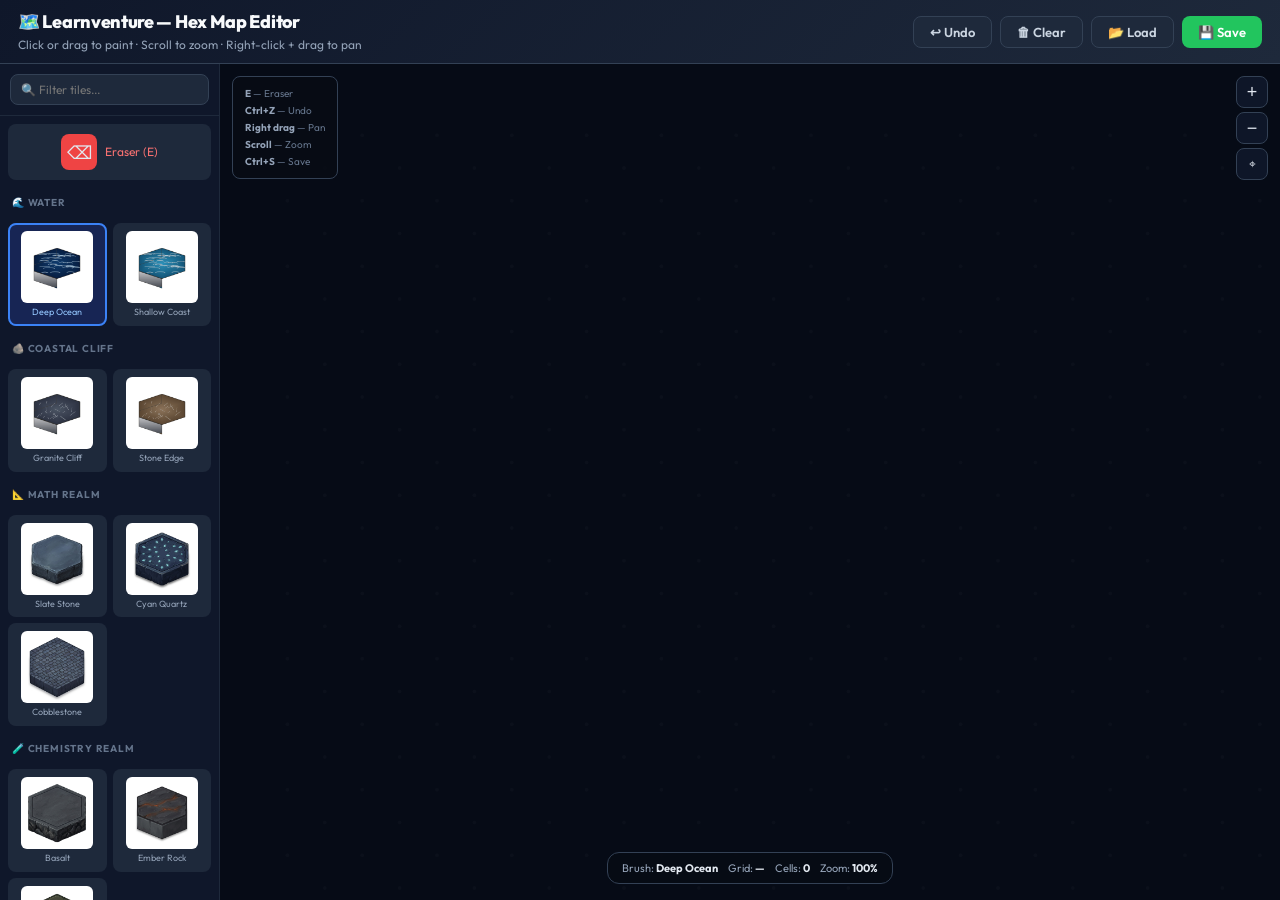
==== map-editor.html @ 25b17211 "feat: add browser-based interactive hex tile map editor with paint/erase/undo/save/load" ====
<!DOCTYPE html>
<html lang="en">
<head>
<meta charset="UTF-8">
<meta name="viewport" content="width=device-width, initial-scale=1.0">
<title>Learnventure — Hex Map Editor</title>
<style>
  @import url('https://fonts.googleapis.com/css2?family=Outfit:wght@400;600;700;800&display=swap');
  * { box-sizing: border-box; margin: 0; padding: 0; }
  body { background: #080c14; font-family: 'Outfit', sans-serif; color: #e2e8f0; display: flex; flex-direction: column; height: 100vh; overflow: hidden; }
  header { display: flex; align-items: center; gap: 12px; padding: 10px 18px; background: linear-gradient(135deg, #0f172a 0%, #1e293b 100%); border-bottom: 1px solid #334155; flex-shrink: 0; z-index: 10; }
  header h1 { font-size: 18px; font-weight: 800; color: #f8fafc; letter-spacing: -0.3px; }
  header span { font-size: 12px; color: #94a3b8; }
  .header-btns { margin-left: auto; display: flex; gap: 8px; }
  .btn { padding: 7px 16px; border-radius: 8px; border: none; font-family: 'Outfit', sans-serif; font-size: 13px; font-weight: 600; cursor: pointer; transition: all 0.15s; }
  .btn:hover { transform: translateY(-1px); }
  .btn-primary { background: #3b82f6; color: white; }
  .btn-ghost { background: #1e293b; border: 1px solid #334155; color: #cbd5e1; }
  .btn-ghost:hover { background: #334155; }
  .btn-success { background: #22c55e; color: white; }
  .btn-success:hover { background: #16a34a; }
  .main { display: flex; flex: 1; overflow: hidden; }
  .palette { width: 220px; background: #0f172a; border-right: 1px solid #1e293b; display: flex; flex-direction: column; overflow: hidden; flex-shrink: 0; }
  .palette-search { padding: 10px; border-bottom: 1px solid #1e293b; }
  .palette-search input { width: 100%; padding: 7px 10px; border-radius: 8px; border: 1px solid #334155; background: #1e293b; color: #e2e8f0; font-family: 'Outfit', sans-serif; font-size: 12px; outline: none; }
  .palette-sections { overflow-y: auto; flex: 1; padding: 8px; display: flex; flex-direction: column; gap: 12px; }
  .palette-group-title { font-size: 10px; font-weight: 700; color: #64748b; letter-spacing: 0.8px; text-transform: uppercase; padding: 4px 4px 2px; }
  .palette-group { display: grid; grid-template-columns: repeat(2, 1fr); gap: 6px; }
  .tile-btn { display: flex; flex-direction: column; align-items: center; gap: 4px; padding: 6px; border-radius: 8px; border: 2px solid transparent; background: #1e293b; cursor: pointer; transition: all 0.15s; user-select: none; }
  .tile-btn:hover { background: #293548; border-color: #475569; }
  .tile-btn.active { border-color: #3b82f6; background: #172554; }
  .tile-btn img { width: 72px; height: 72px; object-fit: cover; border-radius: 6px; display: block; }
  .tile-btn span { font-size: 9px; color: #94a3b8; text-align: center; line-height: 1.2; }
  .tile-btn.active span { color: #93c5fd; }
  .tile-btn.eraser { grid-column: span 2; flex-direction: row; justify-content: center; gap: 8px; padding: 8px; }
  .tile-btn.eraser .erase-icon { width: 36px; height: 36px; background: #ef4444; border-radius: 8px; display: flex; align-items: center; justify-content: center; font-size: 18px; }
  .canvas-wrap { flex: 1; position: relative; overflow: hidden; background: radial-gradient(ellipse at 50% 50%, #0a1628 0%, #050810 100%); }
  canvas { display: block; cursor: crosshair; }
  .hud { position: absolute; bottom: 16px; left: 50%; transform: translateX(-50%); display: flex; gap: 10px; background: rgba(8,12,20,0.85); border: 1px solid #334155; border-radius: 12px; padding: 8px 14px; backdrop-filter: blur(8px); }
  .hud-item { font-size: 11px; color: #94a3b8; }
  .hud-item strong { color: #e2e8f0; }
  .zoom-controls { position: absolute; top: 12px; right: 12px; display: flex; flex-direction: column; gap: 4px; }
  .zoom-btn { width: 32px; height: 32px; border-radius: 8px; border: 1px solid #334155; background: rgba(15,23,42,0.9); color: #e2e8f0; font-size: 18px; cursor: pointer; display: flex; align-items: center; justify-content: center; transition: background 0.15s; }
  .zoom-btn:hover { background: #1e293b; }
  #toast { position: fixed; bottom: 80px; left: 50%; transform: translateX(-50%) translateY(20px); background: #22c55e; color: white; padding: 10px 20px; border-radius: 10px; font-size: 14px; font-weight: 600; pointer-events: none; opacity: 0; transition: all 0.3s; z-index: 100; }
  #toast.show { opacity: 1; transform: translateX(-50%) translateY(0); }
  .kb-hint { position: absolute; top: 12px; left: 12px; background: rgba(8,12,20,0.8); border: 1px solid #334155; border-radius: 8px; padding: 8px 12px; font-size: 10px; color: #64748b; line-height: 1.7; }
  .kb-hint strong { color: #94a3b8; }
</style>
</head>
<body>
<header>
  <div>
    <h1>🗺️ Learnventure — Hex Map Editor</h1>
    <span>Click or drag to paint · Scroll to zoom · Right-click + drag to pan</span>
  </div>
  <div class="header-btns">
    <button class="btn btn-ghost" id="btn-undo">↩ Undo</button>
    <button class="btn btn-ghost" id="btn-clear">🗑 Clear</button>
    <button class="btn btn-ghost" id="btn-load">📂 Load</button>
    <button class="btn btn-success" id="btn-save">💾 Save</button>
    <input type="file" id="file-input" accept=".json" style="display:none">
  </div>
</header>

<div class="main">
  <div class="palette">
    <div class="palette-search">
      <input id="search-input" type="text" placeholder="🔍 Filter tiles..." />
    </div>
    <div class="palette-sections" id="palette-sections"></div>
  </div>
  <div class="canvas-wrap" id="canvas-wrap">
    <canvas id="map-canvas"></canvas>
    <div class="kb-hint">
      <strong>E</strong> — Eraser<br>
      <strong>Ctrl+Z</strong> — Undo<br>
      <strong>Right drag</strong> — Pan<br>
      <strong>Scroll</strong> — Zoom<br>
      <strong>Ctrl+S</strong> — Save
    </div>
    <div class="zoom-controls">
      <button class="zoom-btn" id="btn-zoom-in">+</button>
      <button class="zoom-btn" id="btn-zoom-out">−</button>
      <button class="zoom-btn" id="btn-zoom-reset" style="font-size:12px;">⌖</button>
    </div>
    <div class="hud">
      <div class="hud-item">Brush: <strong id="hud-tile">Deep Ocean</strong></div>
      <div class="hud-item">Grid: <strong id="hud-coord">—</strong></div>
      <div class="hud-item">Cells: <strong id="hud-count">0</strong></div>
      <div class="hud-item">Zoom: <strong id="hud-zoom">100%</strong></div>
    </div>
  </div>
</div>

<div id="toast"></div>

<script>
const TILE_GROUPS = [
  { name: '🌊 Water', tiles: [
    { id: 'hex_water_deep',    label: 'Deep Ocean',    src: 'assets/hex/hex_water_deep.jpg' },
    { id: 'hex_water_shallow', label: 'Shallow Coast', src: 'assets/hex/hex_water_shallow.jpg' },
  ]},
  { name: '🪨 Coastal Cliff', tiles: [
    { id: 'hex_cliff_rock',    label: 'Granite Cliff', src: 'assets/hex/hex_cliff_rock.jpg' },
    { id: 'hex_cliff_coastal', label: 'Stone Edge',    src: 'assets/hex/hex_cliff_coastal.jpg' },
  ]},
  { name: '📐 Math Realm', tiles: [
    { id: 'hex_math_slate',   label: 'Slate Stone', src: 'assets/hex/hex_math_slate.jpg' },
    { id: 'hex_math_crystal', label: 'Cyan Quartz', src: 'assets/hex/hex_math_crystal.jpg' },
    { id: 'hex_math_cobble',  label: 'Cobblestone', src: 'assets/hex/hex_math_cobble.jpg' },
  ]},
  { name: '🧪 Chemistry Realm', tiles: [
    { id: 'hex_chem_basalt', label: 'Basalt',     src: 'assets/hex/hex_chem_basalt.jpg' },
    { id: 'hex_chem_ember',  label: 'Ember Rock', src: 'assets/hex/hex_chem_ember.jpg' },
    { id: 'hex_chem_olive',  label: 'Olive Rock', src: 'assets/hex/hex_chem_olive.jpg' },
  ]},
  { name: '🌿 Biology Realm', tiles: [
    { id: 'hex_bio_moss',   label: 'Forest Moss', src: 'assets/hex/hex_bio_moss.jpg' },
    { id: 'hex_bio_spore',  label: 'Spore Stone', src: 'assets/hex/hex_bio_spore.jpg' },
    { id: 'hex_bio_timber', label: 'Timber',      src: 'assets/hex/hex_bio_timber.jpg' },
  ]},
  { name: '⚡ Physics Realm', tiles: [
    { id: 'hex_phys_steel',    label: 'Steel Plate', src: 'assets/hex/hex_phys_steel.jpg' },
    { id: 'hex_phys_circuit',  label: 'Circuit',     src: 'assets/hex/hex_phys_circuit.jpg' },
    { id: 'hex_phys_obsidian', label: 'Obsidian',    src: 'assets/hex/hex_phys_obsidian.jpg' },
  ]},
  { name: '🏪 Shop Area', tiles: [
    { id: 'hex_shop_plaza',  label: 'Limestone',   src: 'assets/hex/hex_shop_plaza.jpg' },
    { id: 'hex_shop_timber', label: 'Oak Wood',    src: 'assets/hex/hex_shop_timber.jpg' },
    { id: 'hex_shop_brick',  label: 'Terracotta',  src: 'assets/hex/hex_shop_brick.jpg' },
    { id: 'hex_shop_marble', label: 'Gold Marble', src: 'assets/hex/hex_shop_marble.jpg' },
  ]},
];

const COLS = 50, ROWS = 36;
let zoom = 0.85, panX = 30, panY = 50;
let selectedTile = 'hex_water_deep';
let selectedLabel = 'Deep Ocean';
let isPainting = false, isPanning = false;
let panStart = {x:0,y:0};
let undoStack = [];
const grid = new Map();
const tileImages = {};
let loadedCount = 0, totalImages = 0;

// Staggered hex layout constants
const HW = 88, HH = 50;

function hexToPixel(c, r) {
  return { x: c * HW + (r % 2) * (HW / 2), y: r * HH * 0.77 };
}

function pixelToHex(px, py) {
  const approxR = Math.round(py / (HH * 0.77));
  const approxC = Math.round((px - (approxR % 2) * HW / 2) / HW);
  let bestD = Infinity, bC = approxC, bR = approxR;
  for (let dr = -2; dr <= 2; dr++) {
    for (let dc = -2; dc <= 2; dc++) {
      const col = approxC + dc, row = approxR + dr;
      const {x, y} = hexToPixel(col, row);
      const d = Math.hypot(px - x - HW/2, py - y - HH/2);
      if (d < bestD) { bestD = d; bC = col; bR = row; }
    }
  }
  return { col: bC, row: bR };
}

const wrap = document.getElementById('canvas-wrap');
const canvas = document.getElementById('map-canvas');
const ctx = canvas.getContext('2d');

function resize() { canvas.width = wrap.clientWidth; canvas.height = wrap.clientHeight; render(); }
window.addEventListener('resize', resize);

function w2s(x, y) { return { sx: x * zoom + panX, sy: y * zoom + panY }; }
function s2w(sx, sy) { return { x: (sx - panX) / zoom, y: (sy - panY) / zoom }; }

function render() {
  ctx.clearRect(0, 0, canvas.width, canvas.height);
  ctx.fillStyle = '#060b16';
  ctx.fillRect(0, 0, canvas.width, canvas.height);

  // Grid dots
  ctx.fillStyle = 'rgba(255,255,255,0.025)';
  for (let r = 0; r < ROWS; r++) {
    for (let c = 0; c < COLS; c++) {
      const {x, y} = hexToPixel(c, r);
      const {sx, sy} = w2s(x + HW/2, y + HH/2);
      if (sx < -10 || sx > canvas.width+10 || sy < -10 || sy > canvas.height+10) continue;
      ctx.beginPath(); ctx.arc(sx, sy, 2, 0, Math.PI*2); ctx.fill();
    }
  }

  // Painted tiles
  for (let r = 0; r < ROWS; r++) {
    for (let c = 0; c < COLS; c++) {
      const tid = grid.get(`${c},${r}`);
      if (!tid) continue;
      const {x, y} = hexToPixel(c, r);
      const {sx, sy} = w2s(x, y);
      const tw = HW * zoom;
      if (sx + tw*1.2 < 0 || sx > canvas.width || sy + tw*1.4 < 0 || sy > canvas.height) continue;
      const img = tileImages[tid];
      if (img && img.complete && img.naturalWidth > 0) {
        const iw = tw * 1.18, ih = tw * 1.18;
        ctx.drawImage(img, sx - (iw - tw)/2, sy - iw * 0.27, iw, ih);
      }
    }
  }

  if (loadedCount < totalImages) {
    ctx.fillStyle = 'rgba(0,0,0,0.55)';
    ctx.fillRect(0, 0, canvas.width, canvas.height);
    ctx.fillStyle = '#94a3b8'; ctx.font = '16px Outfit'; ctx.textAlign = 'center';
    ctx.fillText(`Loading tiles… ${loadedCount}/${totalImages}`, canvas.width/2, canvas.height/2);
    ctx.textAlign = 'left';
  }
}

function preload() {
  const all = TILE_GROUPS.flatMap(g => g.tiles);
  totalImages = all.length;
  for (const t of all) {
    const img = new Image();
    img.onload = () => { loadedCount++; render(); };
    img.onerror = () => { loadedCount++; };
    img.src = t.src;
    tileImages[t.id] = img;
  }
}

function getCanvasXY(e) {
  const rect = canvas.getBoundingClientRect();
  const src = e.touches ? e.touches[0] : e;
  return { cx: src.clientX - rect.left, cy: src.clientY - rect.top };
}

function paintAt(e) {
  if (!isPainting) return;
  const {cx, cy} = getCanvasXY(e);
  const {x, y} = s2w(cx, cy);
  const {col, row} = pixelToHex(x, y);
  if (col < 0 || col >= COLS || row < 0 || row >= ROWS) return;
  const key = `${col},${row}`;
  const prev = grid.get(key);
  if (selectedTile === '__erase__') {
    if (prev !== undefined) {
      undoStack.push({key, prev, next: null});
      grid.delete(key);
      document.getElementById('hud-count').textContent = grid.size;
      render();
    }
  } else if (prev !== selectedTile) {
    undoStack.push({key, prev: prev || null, next: selectedTile});
    grid.set(key, selectedTile);
    document.getElementById('hud-coord').textContent = `${col}, ${row}`;
    document.getElementById('hud-count').textContent = grid.size;
    render();
  }
}

canvas.addEventListener('mousedown', e => {
  if (e.button === 2 || e.button === 1) {
    isPanning = true;
    panStart = {x: e.clientX - panX, y: e.clientY - panY};
    canvas.style.cursor = 'grabbing';
    e.preventDefault(); return;
  }
  isPainting = true; paintAt(e);
});

canvas.addEventListener('mousemove', e => {
  if (isPanning) { panX = e.clientX - panStart.x; panY = e.clientY - panStart.y; render(); return; }
  if (isPainting) { paintAt(e); return; }
  const rect = canvas.getBoundingClientRect();
  const {x, y} = s2w(e.clientX - rect.left, e.clientY - rect.top);
  const {col, row} = pixelToHex(x, y);
  document.getElementById('hud-coord').textContent = `${col}, ${row}`;
});

canvas.addEventListener('mouseup',    () => { isPainting = false; isPanning = false; canvas.style.cursor = 'crosshair'; });
canvas.addEventListener('mouseleave', () => { isPainting = false; isPanning = false; canvas.style.cursor = 'crosshair'; });
canvas.addEventListener('contextmenu', e => e.preventDefault());

canvas.addEventListener('wheel', e => {
  e.preventDefault();
  const rect = canvas.getBoundingClientRect();
  const mx = e.clientX - rect.left, my = e.clientY - rect.top;
  const d = e.deltaY > 0 ? 0.88 : 1.14;
  const nz = Math.max(0.2, Math.min(4.0, zoom * d));
  panX = mx - (mx - panX) * (nz / zoom);
  panY = my - (my - panY) * (nz / zoom);
  zoom = nz;
  document.getElementById('hud-zoom').textContent = Math.round(zoom * 100) + '%';
  render();
}, {passive: false});

canvas.addEventListener('touchstart', e => { isPainting = true; paintAt(e); e.preventDefault(); }, {passive: false});
canvas.addEventListener('touchmove',  e => { paintAt(e); e.preventDefault(); }, {passive: false});
canvas.addEventListener('touchend',   () => { isPainting = false; });

function buildPalette(filter = '') {
  const sections = document.getElementById('palette-sections');
  sections.innerHTML = '';
  const fl = filter.toLowerCase();

  const eraserBtn = document.createElement('div');
  eraserBtn.className = 'tile-btn eraser' + (selectedTile === '__erase__' ? ' active' : '');
  eraserBtn.innerHTML = `<div class="erase-icon">⌫</div><span style="font-size:12px;color:#f87171">Eraser (E)</span>`;
  eraserBtn.addEventListener('click', () => selectTile('__erase__', 'Eraser'));
  sections.appendChild(eraserBtn);

  for (const group of TILE_GROUPS) {
    const matches = group.tiles.filter(t => !fl || t.label.toLowerCase().includes(fl) || t.id.toLowerCase().includes(fl));
    if (!matches.length) continue;
    const title = document.createElement('div');
    title.className = 'palette-group-title';
    title.textContent = group.name;
    sections.appendChild(title);
    const grp = document.createElement('div');
    grp.className = 'palette-group';
    for (const t of matches) {
      const btn = document.createElement('div');
      btn.className = 'tile-btn' + (selectedTile === t.id ? ' active' : '');
      btn.innerHTML = `<img src="${t.src}" alt="${t.label}"><span>${t.label}</span>`;
      btn.addEventListener('click', () => selectTile(t.id, t.label));
      grp.appendChild(btn);
    }
    sections.appendChild(grp);
  }
}

function selectTile(id, label) {
  selectedTile = id;
  selectedLabel = label || id;
  document.getElementById('hud-tile').textContent = selectedLabel;
  buildPalette(document.getElementById('search-input').value);
}

document.getElementById('search-input').addEventListener('input', e => buildPalette(e.target.value));

document.getElementById('btn-undo').addEventListener('click', () => {
  const a = undoStack.pop();
  if (!a) return;
  if (a.prev === null) grid.delete(a.key); else grid.set(a.key, a.prev);
  document.getElementById('hud-count').textContent = grid.size;
  render();
});

document.getElementById('btn-clear').addEventListener('click', () => {
  if (!confirm('Clear the entire map? This cannot be undone.')) return;
  undoStack.length = 0; grid.clear();
  document.getElementById('hud-count').textContent = 0;
  render();
});

document.getElementById('btn-save').addEventListener('click', () => {
  const data = { version: 1, cols: COLS, rows: ROWS, tiles: Object.fromEntries(grid) };
  const blob = new Blob([JSON.stringify(data, null, 2)], {type: 'application/json'});
  const url = URL.createObjectURL(blob);
  const a = document.createElement('a'); a.href = url; a.download = 'learnventure_map.json'; a.click();
  URL.revokeObjectURL(url);
  showToast('✅ Map saved!');
});

document.getElementById('btn-load').addEventListener('click', () => document.getElementById('file-input').click());
document.getElementById('file-input').addEventListener('change', e => {
  const file = e.target.files[0]; if (!file) return;
  const reader = new FileReader();
  reader.onload = ev => {
    try {
      const data = JSON.parse(ev.target.result);
      grid.clear();
      for (const [k, v] of Object.entries(data.tiles)) grid.set(k, v);
      document.getElementById('hud-count').textContent = grid.size;
      render(); showToast('📂 Map loaded!');
    } catch { alert('Invalid map file.'); }
  };
  reader.readAsText(file); e.target.value = '';
});

document.getElementById('btn-zoom-in').addEventListener('click',    () => { zoom = Math.min(4.0, zoom * 1.2); document.getElementById('hud-zoom').textContent = Math.round(zoom*100)+'%'; render(); });
document.getElementById('btn-zoom-out').addEventListener('click',   () => { zoom = Math.max(0.2, zoom / 1.2); document.getElementById('hud-zoom').textContent = Math.round(zoom*100)+'%'; render(); });
document.getElementById('btn-zoom-reset').addEventListener('click', () => { zoom = 0.85; panX = 30; panY = 50; document.getElementById('hud-zoom').textContent = '85%'; render(); });

window.addEventListener('keydown', e => {
  if ((e.key === 'z' || e.key === 'Z') && (e.ctrlKey || e.metaKey)) { e.preventDefault(); document.getElementById('btn-undo').click(); }
  if ((e.key === 's' || e.key === 'S') && (e.ctrlKey || e.metaKey)) { e.preventDefault(); document.getElementById('btn-save').click(); }
  if (e.key === 'e' || e.key === 'E') selectTile('__erase__', 'Eraser');
});

function showToast(msg) {
  const t = document.getElementById('toast');
  t.textContent = msg; t.classList.add('show');
  setTimeout(() => t.classList.remove('show'), 2500);
}

preload(); buildPalette(); resize();
selectTile('hex_water_deep', 'Deep Ocean');
</script>
</body>
</html>
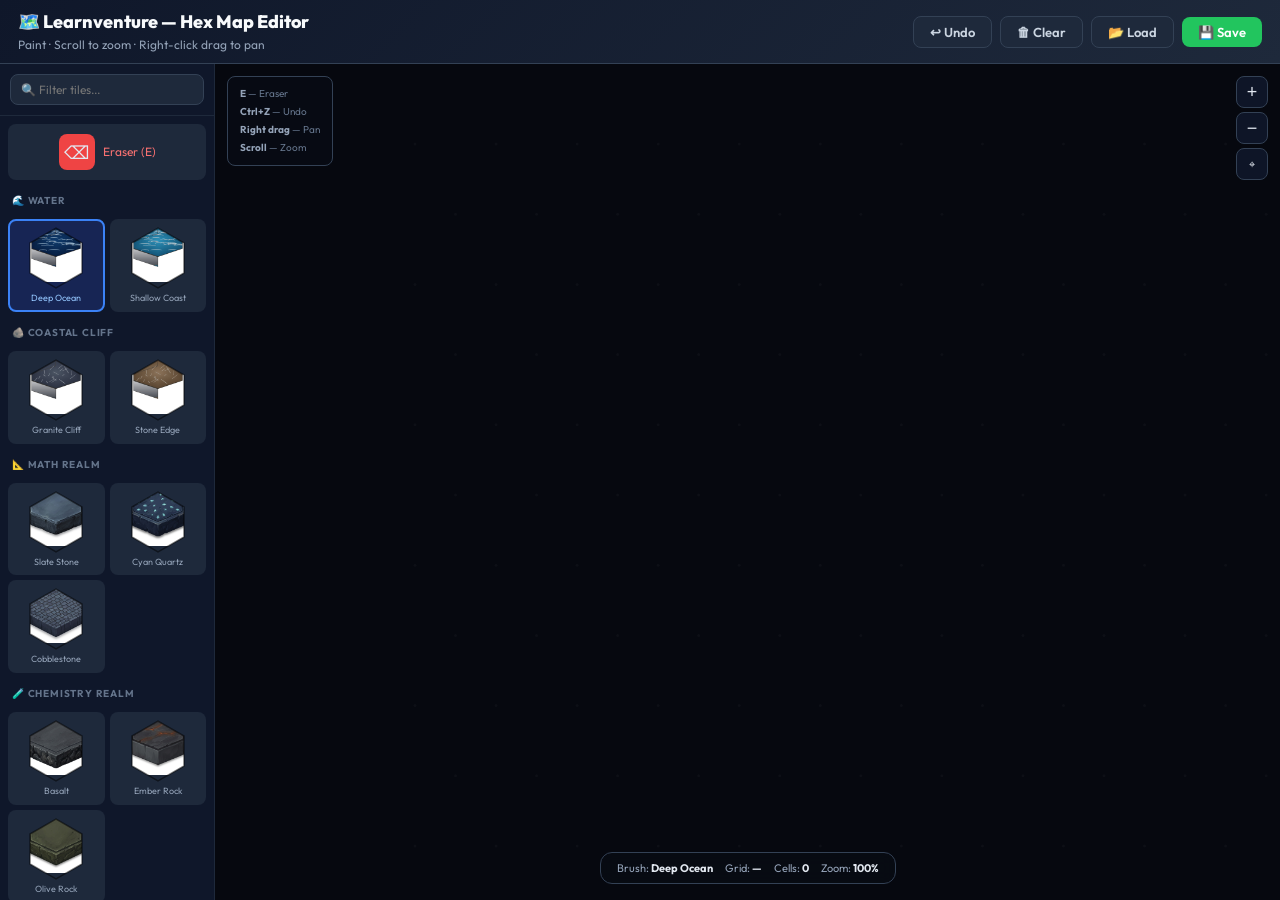
==== commit ebe97ddf: "fix: clip hex tile images to hexagon polygon so tiles tessellate seamlessly with no white background" ====
--- a/map-editor.html
+++ b/map-editor.html
@@ -8,51 +8,52 @@
   @import url('https://fonts.googleapis.com/css2?family=Outfit:wght@400;600;700;800&display=swap');
   * { box-sizing: border-box; margin: 0; padding: 0; }
   body { background: #080c14; font-family: 'Outfit', sans-serif; color: #e2e8f0; display: flex; flex-direction: column; height: 100vh; overflow: hidden; }
-  header { display: flex; align-items: center; gap: 12px; padding: 10px 18px; background: linear-gradient(135deg, #0f172a 0%, #1e293b 100%); border-bottom: 1px solid #334155; flex-shrink: 0; z-index: 10; }
-  header h1 { font-size: 18px; font-weight: 800; color: #f8fafc; letter-spacing: -0.3px; }
+  header { display: flex; align-items: center; gap: 12px; padding: 10px 18px; background: linear-gradient(135deg, #0f172a 0%, #1e293b 100%); border-bottom: 1px solid #334155; flex-shrink: 0; }
+  header h1 { font-size: 18px; font-weight: 800; color: #f8fafc; }
   header span { font-size: 12px; color: #94a3b8; }
-  .header-btns { margin-left: auto; display: flex; gap: 8px; }
+  .header-btns { margin-left: auto; display: flex; gap: 8px; align-items: center; }
   .btn { padding: 7px 16px; border-radius: 8px; border: none; font-family: 'Outfit', sans-serif; font-size: 13px; font-weight: 600; cursor: pointer; transition: all 0.15s; }
   .btn:hover { transform: translateY(-1px); }
-  .btn-primary { background: #3b82f6; color: white; }
   .btn-ghost { background: #1e293b; border: 1px solid #334155; color: #cbd5e1; }
   .btn-ghost:hover { background: #334155; }
   .btn-success { background: #22c55e; color: white; }
   .btn-success:hover { background: #16a34a; }
   .main { display: flex; flex: 1; overflow: hidden; }
-  .palette { width: 220px; background: #0f172a; border-right: 1px solid #1e293b; display: flex; flex-direction: column; overflow: hidden; flex-shrink: 0; }
+  .palette { width: 215px; background: #0f172a; border-right: 1px solid #1e293b; display: flex; flex-direction: column; overflow: hidden; flex-shrink: 0; }
   .palette-search { padding: 10px; border-bottom: 1px solid #1e293b; }
   .palette-search input { width: 100%; padding: 7px 10px; border-radius: 8px; border: 1px solid #334155; background: #1e293b; color: #e2e8f0; font-family: 'Outfit', sans-serif; font-size: 12px; outline: none; }
-  .palette-sections { overflow-y: auto; flex: 1; padding: 8px; display: flex; flex-direction: column; gap: 12px; }
+  .palette-sections { overflow-y: auto; flex: 1; padding: 8px; display: flex; flex-direction: column; gap: 10px; }
   .palette-group-title { font-size: 10px; font-weight: 700; color: #64748b; letter-spacing: 0.8px; text-transform: uppercase; padding: 4px 4px 2px; }
-  .palette-group { display: grid; grid-template-columns: repeat(2, 1fr); gap: 6px; }
+  .palette-group { display: grid; grid-template-columns: repeat(2, 1fr); gap: 5px; }
   .tile-btn { display: flex; flex-direction: column; align-items: center; gap: 4px; padding: 6px; border-radius: 8px; border: 2px solid transparent; background: #1e293b; cursor: pointer; transition: all 0.15s; user-select: none; }
   .tile-btn:hover { background: #293548; border-color: #475569; }
   .tile-btn.active { border-color: #3b82f6; background: #172554; }
-  .tile-btn img { width: 72px; height: 72px; object-fit: cover; border-radius: 6px; display: block; }
+  /* Preview shows image clipped to hex shape */
+  .tile-preview { width: 72px; height: 62px; position: relative; overflow: hidden; }
+  .tile-preview canvas { display: block; }
   .tile-btn span { font-size: 9px; color: #94a3b8; text-align: center; line-height: 1.2; }
   .tile-btn.active span { color: #93c5fd; }
   .tile-btn.eraser { grid-column: span 2; flex-direction: row; justify-content: center; gap: 8px; padding: 8px; }
-  .tile-btn.eraser .erase-icon { width: 36px; height: 36px; background: #ef4444; border-radius: 8px; display: flex; align-items: center; justify-content: center; font-size: 18px; }
-  .canvas-wrap { flex: 1; position: relative; overflow: hidden; background: radial-gradient(ellipse at 50% 50%, #0a1628 0%, #050810 100%); }
-  canvas { display: block; cursor: crosshair; }
-  .hud { position: absolute; bottom: 16px; left: 50%; transform: translateX(-50%); display: flex; gap: 10px; background: rgba(8,12,20,0.85); border: 1px solid #334155; border-radius: 12px; padding: 8px 14px; backdrop-filter: blur(8px); }
+  .erase-icon { width: 36px; height: 36px; background: #ef4444; border-radius: 8px; display: flex; align-items: center; justify-content: center; font-size: 18px; }
+  .canvas-wrap { flex: 1; position: relative; overflow: hidden; }
+  canvas#map-canvas { display: block; cursor: crosshair; }
+  .hud { position: absolute; bottom: 16px; left: 50%; transform: translateX(-50%); display: flex; gap: 12px; background: rgba(8,12,20,0.88); border: 1px solid #334155; border-radius: 12px; padding: 8px 16px; backdrop-filter: blur(8px); white-space: nowrap; }
   .hud-item { font-size: 11px; color: #94a3b8; }
   .hud-item strong { color: #e2e8f0; }
   .zoom-controls { position: absolute; top: 12px; right: 12px; display: flex; flex-direction: column; gap: 4px; }
   .zoom-btn { width: 32px; height: 32px; border-radius: 8px; border: 1px solid #334155; background: rgba(15,23,42,0.9); color: #e2e8f0; font-size: 18px; cursor: pointer; display: flex; align-items: center; justify-content: center; transition: background 0.15s; }
   .zoom-btn:hover { background: #1e293b; }
+  .kb-hint { position: absolute; top: 12px; left: 12px; background: rgba(8,12,20,0.82); border: 1px solid #334155; border-radius: 8px; padding: 8px 12px; font-size: 10px; color: #64748b; line-height: 1.8; }
+  .kb-hint strong { color: #94a3b8; }
   #toast { position: fixed; bottom: 80px; left: 50%; transform: translateX(-50%) translateY(20px); background: #22c55e; color: white; padding: 10px 20px; border-radius: 10px; font-size: 14px; font-weight: 600; pointer-events: none; opacity: 0; transition: all 0.3s; z-index: 100; }
   #toast.show { opacity: 1; transform: translateX(-50%) translateY(0); }
-  .kb-hint { position: absolute; top: 12px; left: 12px; background: rgba(8,12,20,0.8); border: 1px solid #334155; border-radius: 8px; padding: 8px 12px; font-size: 10px; color: #64748b; line-height: 1.7; }
-  .kb-hint strong { color: #94a3b8; }
 </style>
 </head>
 <body>
 <header>
   <div>
     <h1>🗺️ Learnventure — Hex Map Editor</h1>
-    <span>Click or drag to paint · Scroll to zoom · Right-click + drag to pan</span>
+    <span>Paint · Scroll to zoom · Right-click drag to pan</span>
   </div>
   <div class="header-btns">
     <button class="btn btn-ghost" id="btn-undo">↩ Undo</button>
@@ -62,7 +63,6 @@
     <input type="file" id="file-input" accept=".json" style="display:none">
   </div>
 </header>
-
 <div class="main">
   <div class="palette">
     <div class="palette-search">
@@ -76,13 +76,12 @@
       <strong>E</strong> — Eraser<br>
       <strong>Ctrl+Z</strong> — Undo<br>
       <strong>Right drag</strong> — Pan<br>
-      <strong>Scroll</strong> — Zoom<br>
-      <strong>Ctrl+S</strong> — Save
+      <strong>Scroll</strong> — Zoom
     </div>
     <div class="zoom-controls">
       <button class="zoom-btn" id="btn-zoom-in">+</button>
       <button class="zoom-btn" id="btn-zoom-out">−</button>
-      <button class="zoom-btn" id="btn-zoom-reset" style="font-size:12px;">⌖</button>
+      <button class="zoom-btn" id="btn-zoom-reset" style="font-size:11px;">⌖</button>
     </div>
     <div class="hud">
       <div class="hud-item">Brush: <strong id="hud-tile">Deep Ocean</strong></div>
@@ -92,10 +91,11 @@
     </div>
   </div>
 </div>
-
 <div id="toast"></div>
-
 <script>
+// ═══════════════════════════════════════════════
+// TILE REGISTRY
+// ═══════════════════════════════════════════════
 const TILE_GROUPS = [
   { name: '🌊 Water', tiles: [
     { id: 'hex_water_deep',    label: 'Deep Ocean',    src: 'assets/hex/hex_water_deep.jpg' },
@@ -133,152 +133,310 @@
   ]},
 ];
 
-const COLS = 50, ROWS = 36;
-let zoom = 0.85, panX = 30, panY = 50;
-let selectedTile = 'hex_water_deep';
+// ═══════════════════════════════════════════════
+// HEX GRID GEOMETRY — pointy-top hexagons
+//   Each hex cell at (col, row):
+//     cx = col * dx + (row%2) * (dx/2)
+//     cy = row * dy
+//   where dx = sqrt(3)*R, dy = 1.5*R
+// ═══════════════════════════════════════════════
+const BASE_R = 52;          // circumradius at zoom=1
+const SQ3    = Math.sqrt(3);
+
+function hexDims(zoom) {
+  const R  = BASE_R * zoom;
+  const dx = SQ3 * R;
+  const dy = 1.5 * R;
+  return { R, dx, dy };
+}
+
+// Returns screen-space center of grid cell (col,row)
+function cellCenter(col, row, panX, panY, zoom) {
+  const { R, dx, dy } = hexDims(zoom);
+  const sx = col * dx + (row & 1) * (dx / 2) + panX;
+  const sy = row * dy + panY;
+  return { sx, sy };
+}
+
+// Returns 6 screen-space vertices of a pointy-top hex centred at (sx,sy) with circumradius R
+function hexVerts(sx, sy, R) {
+  const pts = [];
+  for (let i = 0; i < 6; i++) {
+    const a = Math.PI / 180 * (60 * i + 30);  // pointy-top: 30°,90°,150°,210°,270°,330°
+    pts.push({ x: sx + R * Math.cos(a), y: sy + R * Math.sin(a) });
+  }
+  return pts;
+}
+
+// Clip ctx to a hex polygon path
+function clipHex(ctx, sx, sy, R) {
+  const v = hexVerts(sx, sy, R);
+  ctx.beginPath();
+  ctx.moveTo(v[0].x, v[0].y);
+  for (let i = 1; i < 6; i++) ctx.lineTo(v[i].x, v[i].y);
+  ctx.closePath();
+  ctx.clip();
+}
+
+// Stroke hex outline
+function strokeHex(ctx, sx, sy, R, color, lw) {
+  const v = hexVerts(sx, sy, R);
+  ctx.beginPath();
+  ctx.moveTo(v[0].x, v[0].y);
+  for (let i = 1; i < 6; i++) ctx.lineTo(v[i].x, v[i].y);
+  ctx.closePath();
+  ctx.strokeStyle = color;
+  ctx.lineWidth   = lw;
+  ctx.stroke();
+}
+
+// Nearest grid cell to a screen point
+function screenToCell(sx, sy, panX, panY, zoom) {
+  // Inverse: approximate then refine
+  const { R, dx, dy } = hexDims(zoom);
+  const approxRow = Math.round((sy - panY) / dy);
+  const approxCol = Math.round((sx - panX - (approxRow & 1) * dx / 2) / dx);
+  let best = Infinity, bC = approxCol, bR = approxRow;
+  for (let dr = -2; dr <= 2; dr++) {
+    for (let dc = -2; dc <= 2; dc++) {
+      const c = approxCol + dc, r = approxRow + dr;
+      const { sx: cx, sy: cy } = cellCenter(c, r, panX, panY, zoom);
+      const d = Math.hypot(sx - cx, sy - cy);
+      if (d < best) { best = d; bC = c; bR = r; }
+    }
+  }
+  return { col: bC, row: bR };
+}
+
+// ═══════════════════════════════════════════════
+// STATE
+// ═══════════════════════════════════════════════
+const COLS = 48, ROWS = 34;
+let zoom = 0.9, panX = 200, panY = 80;
+let selectedTile  = 'hex_water_deep';
 let selectedLabel = 'Deep Ocean';
-let isPainting = false, isPanning = false;
-let panStart = {x:0,y:0};
-let undoStack = [];
-const grid = new Map();
+let isPainting    = false;
+let isPanning     = false;
+let panStart      = { x: 0, y: 0 };
+const undoStack   = [];
+const grid        = new Map();
+
 const tileImages = {};
 let loadedCount = 0, totalImages = 0;
 
-// Staggered hex layout constants
-const HW = 88, HH = 50;
-
-function hexToPixel(c, r) {
-  return { x: c * HW + (r % 2) * (HW / 2), y: r * HH * 0.77 };
-}
-
-function pixelToHex(px, py) {
-  const approxR = Math.round(py / (HH * 0.77));
-  const approxC = Math.round((px - (approxR % 2) * HW / 2) / HW);
-  let bestD = Infinity, bC = approxC, bR = approxR;
-  for (let dr = -2; dr <= 2; dr++) {
-    for (let dc = -2; dc <= 2; dc++) {
-      const col = approxC + dc, row = approxR + dr;
-      const {x, y} = hexToPixel(col, row);
-      const d = Math.hypot(px - x - HW/2, py - y - HH/2);
-      if (d < bestD) { bestD = d; bC = col; bR = row; }
-    }
-  }
-  return { col: bC, row: bR };
-}
-
-const wrap = document.getElementById('canvas-wrap');
+// ═══════════════════════════════════════════════
+// CANVAS
+// ═══════════════════════════════════════════════
+const wrap   = document.getElementById('canvas-wrap');
 const canvas = document.getElementById('map-canvas');
-const ctx = canvas.getContext('2d');
-
-function resize() { canvas.width = wrap.clientWidth; canvas.height = wrap.clientHeight; render(); }
+const ctx    = canvas.getContext('2d');
+
+function resize() {
+  canvas.width  = wrap.clientWidth;
+  canvas.height = wrap.clientHeight;
+  render();
+}
 window.addEventListener('resize', resize);
 
-function w2s(x, y) { return { sx: x * zoom + panX, sy: y * zoom + panY }; }
-function s2w(sx, sy) { return { x: (sx - panX) / zoom, y: (sy - panY) / zoom }; }
+// ═══════════════════════════════════════════════
+// RENDERING
+// ═══════════════════════════════════════════════
+function drawCell(col, row, tileId) {
+  const { R } = hexDims(zoom);
+  const { sx, sy } = cellCenter(col, row, panX, panY, zoom);
+
+  // Cull off-screen
+  if (sx + R * 2 < 0 || sx - R * 2 > canvas.width ||
+      sy + R * 2 < 0 || sy - R * 2 > canvas.height) return;
+
+  const img = tileImages[tileId];
+
+  ctx.save();
+
+  // 1. Clip to hex polygon — this creates perfect interlocking, no white BG
+  clipHex(ctx, sx, sy, R);
+
+  // 2. Draw tile image scaled and positioned so the TOP FACE fills the hex
+  //    Our images are 1024x1024 with the hex top face occupying roughly
+  //    the upper 58% of the image (the rest is the 3D depth side).
+  //    We scale the image so its width (≈ 2R) fills the hex, then shift
+  //    upward to center the top face inside the clipped hex.
+  if (img && img.complete && img.naturalWidth > 0) {
+    const iw = R * 2.55;   // slightly wider than hex to fill edge-to-edge
+    const ih = iw;
+    const ix = sx - iw / 2;
+    const iy = sy - ih * 0.68;  // shift up so top face aligns with hex centre
+    ctx.drawImage(img, ix, iy, iw, ih);
+  } else {
+    // Fallback solid colour
+    ctx.fillStyle = '#1e293b';
+    ctx.fill();
+  }
+
+  ctx.restore();
+
+  // 3. Subtle hex border drawn OUTSIDE clip so it sits on top
+  strokeHex(ctx, sx, sy, R, 'rgba(0,0,0,0.28)', Math.max(0.8, zoom));
+}
 
 function render() {
   ctx.clearRect(0, 0, canvas.width, canvas.height);
-  ctx.fillStyle = '#060b16';
+
+  // Background
+  ctx.fillStyle = '#06080f';
   ctx.fillRect(0, 0, canvas.width, canvas.height);
 
-  // Grid dots
-  ctx.fillStyle = 'rgba(255,255,255,0.025)';
+  // Faint grid dots for empty cells
+  const { R, dx, dy } = hexDims(zoom);
+  ctx.fillStyle = 'rgba(255,255,255,0.03)';
   for (let r = 0; r < ROWS; r++) {
     for (let c = 0; c < COLS; c++) {
-      const {x, y} = hexToPixel(c, r);
-      const {sx, sy} = w2s(x + HW/2, y + HH/2);
-      if (sx < -10 || sx > canvas.width+10 || sy < -10 || sy > canvas.height+10) continue;
-      ctx.beginPath(); ctx.arc(sx, sy, 2, 0, Math.PI*2); ctx.fill();
+      const { sx, sy } = cellCenter(c, r, panX, panY, zoom);
+      if (sx < -R || sx > canvas.width + R || sy < -R || sy > canvas.height + R) continue;
+      ctx.beginPath(); ctx.arc(sx, sy, 1.5, 0, Math.PI * 2); ctx.fill();
     }
   }
 
-  // Painted tiles
+  // Draw all painted tiles — row by row so upper rows always render first
   for (let r = 0; r < ROWS; r++) {
     for (let c = 0; c < COLS; c++) {
       const tid = grid.get(`${c},${r}`);
-      if (!tid) continue;
-      const {x, y} = hexToPixel(c, r);
-      const {sx, sy} = w2s(x, y);
-      const tw = HW * zoom;
-      if (sx + tw*1.2 < 0 || sx > canvas.width || sy + tw*1.4 < 0 || sy > canvas.height) continue;
-      const img = tileImages[tid];
-      if (img && img.complete && img.naturalWidth > 0) {
-        const iw = tw * 1.18, ih = tw * 1.18;
-        ctx.drawImage(img, sx - (iw - tw)/2, sy - iw * 0.27, iw, ih);
-      }
+      if (tid) drawCell(c, r, tid);
     }
   }
 
+  // Loading overlay
   if (loadedCount < totalImages) {
-    ctx.fillStyle = 'rgba(0,0,0,0.55)';
+    ctx.fillStyle = 'rgba(0,0,0,0.6)';
     ctx.fillRect(0, 0, canvas.width, canvas.height);
-    ctx.fillStyle = '#94a3b8'; ctx.font = '16px Outfit'; ctx.textAlign = 'center';
-    ctx.fillText(`Loading tiles… ${loadedCount}/${totalImages}`, canvas.width/2, canvas.height/2);
+    ctx.fillStyle = '#94a3b8'; ctx.font = 'bold 16px Outfit'; ctx.textAlign = 'center';
+    ctx.fillText(`Loading tiles… ${loadedCount} / ${totalImages}`, canvas.width / 2, canvas.height / 2);
     ctx.textAlign = 'left';
   }
 }
 
+// ═══════════════════════════════════════════════
+// IMAGE PRELOAD
+// ═══════════════════════════════════════════════
 function preload() {
   const all = TILE_GROUPS.flatMap(g => g.tiles);
   totalImages = all.length;
   for (const t of all) {
     const img = new Image();
-    img.onload = () => { loadedCount++; render(); };
+    img.onload  = () => { loadedCount++; buildPalettePreview(t.id); render(); };
     img.onerror = () => { loadedCount++; };
     img.src = t.src;
     tileImages[t.id] = img;
   }
 }
 
-function getCanvasXY(e) {
+// ═══════════════════════════════════════════════
+// PALETTE HEX PREVIEW (64×56 canvas clipped to hex)
+// ═══════════════════════════════════════════════
+const previewCanvases = {};
+
+function renderPreviewCanvas(tileId) {
+  const cvs = previewCanvases[tileId];
+  if (!cvs) return;
+  const pc  = cvs.getContext('2d');
+  const W   = cvs.width, H = cvs.height;
+  const cx  = W / 2, cy = H / 2;
+  const R   = Math.min(W, H) / 2 - 1;
+
+  pc.clearRect(0, 0, W, H);
+
+  pc.save();
+  // Clip to pointy-top hex
+  pc.beginPath();
+  for (let i = 0; i < 6; i++) {
+    const a = Math.PI / 180 * (60 * i + 30);
+    const x = cx + R * Math.cos(a), y = cy + R * Math.sin(a);
+    if (i === 0) pc.moveTo(x, y); else pc.lineTo(x, y);
+  }
+  pc.closePath();
+  pc.clip();
+
+  const img = tileImages[tileId];
+  if (img && img.complete && img.naturalWidth > 0) {
+    const iw = R * 2.55;
+    const ih = iw;
+    pc.drawImage(img, cx - iw / 2, cy - ih * 0.68, iw, ih);
+  } else {
+    pc.fillStyle = '#1e293b';
+    pc.fill();
+  }
+  pc.restore();
+
+  // Border
+  pc.beginPath();
+  for (let i = 0; i < 6; i++) {
+    const a = Math.PI / 180 * (60 * i + 30);
+    const x = cx + R * Math.cos(a), y = cy + R * Math.sin(a);
+    if (i === 0) pc.moveTo(x, y); else pc.lineTo(x, y);
+  }
+  pc.closePath();
+  pc.strokeStyle = 'rgba(0,0,0,0.5)';
+  pc.lineWidth = 1.5;
+  pc.stroke();
+}
+
+function buildPalettePreview(tileId) {
+  const cvs = previewCanvases[tileId];
+  if (cvs) renderPreviewCanvas(tileId);
+}
+
+// ═══════════════════════════════════════════════
+// PAINTING
+// ═══════════════════════════════════════════════
+function getXY(e) {
   const rect = canvas.getBoundingClientRect();
-  const src = e.touches ? e.touches[0] : e;
-  return { cx: src.clientX - rect.left, cy: src.clientY - rect.top };
-}
-
-function paintAt(e) {
+  const src  = e.touches ? e.touches[0] : e;
+  return { px: src.clientX - rect.left, py: src.clientY - rect.top };
+}
+
+function paint(e) {
   if (!isPainting) return;
-  const {cx, cy} = getCanvasXY(e);
-  const {x, y} = s2w(cx, cy);
-  const {col, row} = pixelToHex(x, y);
+  const { px, py } = getXY(e);
+  const { col, row } = screenToCell(px, py, panX, panY, zoom);
   if (col < 0 || col >= COLS || row < 0 || row >= ROWS) return;
-  const key = `${col},${row}`;
+  const key  = `${col},${row}`;
   const prev = grid.get(key);
+
   if (selectedTile === '__erase__') {
     if (prev !== undefined) {
-      undoStack.push({key, prev, next: null});
+      undoStack.push({ key, prev, next: null });
       grid.delete(key);
       document.getElementById('hud-count').textContent = grid.size;
       render();
     }
   } else if (prev !== selectedTile) {
-    undoStack.push({key, prev: prev || null, next: selectedTile});
+    undoStack.push({ key, prev: prev || null, next: selectedTile });
     grid.set(key, selectedTile);
-    document.getElementById('hud-coord').textContent = `${col}, ${row}`;
-    document.getElementById('hud-count').textContent = grid.size;
+    document.getElementById('hud-coord').textContent  = `${col}, ${row}`;
+    document.getElementById('hud-count').textContent  = grid.size;
     render();
   }
 }
 
+// ═══════════════════════════════════════════════
+// INPUT EVENTS
+// ═══════════════════════════════════════════════
 canvas.addEventListener('mousedown', e => {
   if (e.button === 2 || e.button === 1) {
     isPanning = true;
-    panStart = {x: e.clientX - panX, y: e.clientY - panY};
+    panStart  = { x: e.clientX - panX, y: e.clientY - panY };
     canvas.style.cursor = 'grabbing';
     e.preventDefault(); return;
   }
-  isPainting = true; paintAt(e);
-});
-
+  isPainting = true; paint(e);
+});
 canvas.addEventListener('mousemove', e => {
   if (isPanning) { panX = e.clientX - panStart.x; panY = e.clientY - panStart.y; render(); return; }
-  if (isPainting) { paintAt(e); return; }
+  if (isPainting) { paint(e); return; }
   const rect = canvas.getBoundingClientRect();
-  const {x, y} = s2w(e.clientX - rect.left, e.clientY - rect.top);
-  const {col, row} = pixelToHex(x, y);
+  const { col, row } = screenToCell(e.clientX - rect.left, e.clientY - rect.top, panX, panY, zoom);
   document.getElementById('hud-coord').textContent = `${col}, ${row}`;
 });
-
 canvas.addEventListener('mouseup',    () => { isPainting = false; isPanning = false; canvas.style.cursor = 'crosshair'; });
 canvas.addEventListener('mouseleave', () => { isPainting = false; isPanning = false; canvas.style.cursor = 'crosshair'; });
 canvas.addEventListener('contextmenu', e => e.preventDefault());
@@ -287,32 +445,36 @@
   e.preventDefault();
   const rect = canvas.getBoundingClientRect();
   const mx = e.clientX - rect.left, my = e.clientY - rect.top;
-  const d = e.deltaY > 0 ? 0.88 : 1.14;
-  const nz = Math.max(0.2, Math.min(4.0, zoom * d));
+  const d  = e.deltaY > 0 ? 0.88 : 1.14;
+  const nz = Math.max(0.18, Math.min(5.0, zoom * d));
   panX = mx - (mx - panX) * (nz / zoom);
   panY = my - (my - panY) * (nz / zoom);
   zoom = nz;
   document.getElementById('hud-zoom').textContent = Math.round(zoom * 100) + '%';
   render();
-}, {passive: false});
-
-canvas.addEventListener('touchstart', e => { isPainting = true; paintAt(e); e.preventDefault(); }, {passive: false});
-canvas.addEventListener('touchmove',  e => { paintAt(e); e.preventDefault(); }, {passive: false});
+}, { passive: false });
+
+canvas.addEventListener('touchstart', e => { isPainting = true; paint(e); e.preventDefault(); }, { passive: false });
+canvas.addEventListener('touchmove',  e => { paint(e); e.preventDefault(); }, { passive: false });
 canvas.addEventListener('touchend',   () => { isPainting = false; });
 
+// ═══════════════════════════════════════════════
+// PALETTE UI
+// ═══════════════════════════════════════════════
 function buildPalette(filter = '') {
   const sections = document.getElementById('palette-sections');
   sections.innerHTML = '';
   const fl = filter.toLowerCase();
 
-  const eraserBtn = document.createElement('div');
-  eraserBtn.className = 'tile-btn eraser' + (selectedTile === '__erase__' ? ' active' : '');
-  eraserBtn.innerHTML = `<div class="erase-icon">⌫</div><span style="font-size:12px;color:#f87171">Eraser (E)</span>`;
-  eraserBtn.addEventListener('click', () => selectTile('__erase__', 'Eraser'));
-  sections.appendChild(eraserBtn);
+  // Eraser
+  const eb = document.createElement('div');
+  eb.className = 'tile-btn eraser' + (selectedTile === '__erase__' ? ' active' : '');
+  eb.innerHTML = `<div class="erase-icon">⌫</div><span style="font-size:12px;color:#f87171">Eraser (E)</span>`;
+  eb.addEventListener('click', () => selectTile('__erase__', 'Eraser'));
+  sections.appendChild(eb);
 
   for (const group of TILE_GROUPS) {
-    const matches = group.tiles.filter(t => !fl || t.label.toLowerCase().includes(fl) || t.id.toLowerCase().includes(fl));
+    const matches = group.tiles.filter(t => !fl || t.label.toLowerCase().includes(fl) || t.id.includes(fl));
     if (!matches.length) continue;
     const title = document.createElement('div');
     title.className = 'palette-group-title';
@@ -323,7 +485,23 @@
     for (const t of matches) {
       const btn = document.createElement('div');
       btn.className = 'tile-btn' + (selectedTile === t.id ? ' active' : '');
-      btn.innerHTML = `<img src="${t.src}" alt="${t.label}"><span>${t.label}</span>`;
+
+      // Hex-clipped preview canvas
+      const previewDiv = document.createElement('div');
+      previewDiv.className = 'tile-preview';
+      let cvs = previewCanvases[t.id];
+      if (!cvs) {
+        cvs = document.createElement('canvas');
+        cvs.width = 72; cvs.height = 62;
+        previewCanvases[t.id] = cvs;
+        renderPreviewCanvas(t.id);
+      }
+      previewDiv.appendChild(cvs);
+
+      const lbl = document.createElement('span');
+      lbl.textContent = t.label;
+      btn.appendChild(previewDiv);
+      btn.appendChild(lbl);
       btn.addEventListener('click', () => selectTile(t.id, t.label));
       grp.appendChild(btn);
     }
@@ -332,7 +510,7 @@
 }
 
 function selectTile(id, label) {
-  selectedTile = id;
+  selectedTile  = id;
   selectedLabel = label || id;
   document.getElementById('hud-tile').textContent = selectedLabel;
   buildPalette(document.getElementById('search-input').value);
@@ -340,26 +518,28 @@
 
 document.getElementById('search-input').addEventListener('input', e => buildPalette(e.target.value));
 
+// ═══════════════════════════════════════════════
+// TOOLBAR BUTTONS
+// ═══════════════════════════════════════════════
 document.getElementById('btn-undo').addEventListener('click', () => {
-  const a = undoStack.pop();
-  if (!a) return;
+  const a = undoStack.pop(); if (!a) return;
   if (a.prev === null) grid.delete(a.key); else grid.set(a.key, a.prev);
   document.getElementById('hud-count').textContent = grid.size;
   render();
 });
 
 document.getElementById('btn-clear').addEventListener('click', () => {
-  if (!confirm('Clear the entire map? This cannot be undone.')) return;
+  if (!confirm('Clear the entire map?')) return;
   undoStack.length = 0; grid.clear();
   document.getElementById('hud-count').textContent = 0;
   render();
 });
 
 document.getElementById('btn-save').addEventListener('click', () => {
-  const data = { version: 1, cols: COLS, rows: ROWS, tiles: Object.fromEntries(grid) };
-  const blob = new Blob([JSON.stringify(data, null, 2)], {type: 'application/json'});
-  const url = URL.createObjectURL(blob);
-  const a = document.createElement('a'); a.href = url; a.download = 'learnventure_map.json'; a.click();
+  const data = { version: 2, cols: COLS, rows: ROWS, tiles: Object.fromEntries(grid) };
+  const blob = new Blob([JSON.stringify(data, null, 2)], { type: 'application/json' });
+  const url  = URL.createObjectURL(blob);
+  const a    = document.createElement('a'); a.href = url; a.download = 'learnventure_map.json'; a.click();
   URL.revokeObjectURL(url);
   showToast('✅ Map saved!');
 });
@@ -380,9 +560,18 @@
   reader.readAsText(file); e.target.value = '';
 });
 
-document.getElementById('btn-zoom-in').addEventListener('click',    () => { zoom = Math.min(4.0, zoom * 1.2); document.getElementById('hud-zoom').textContent = Math.round(zoom*100)+'%'; render(); });
-document.getElementById('btn-zoom-out').addEventListener('click',   () => { zoom = Math.max(0.2, zoom / 1.2); document.getElementById('hud-zoom').textContent = Math.round(zoom*100)+'%'; render(); });
-document.getElementById('btn-zoom-reset').addEventListener('click', () => { zoom = 0.85; panX = 30; panY = 50; document.getElementById('hud-zoom').textContent = '85%'; render(); });
+document.getElementById('btn-zoom-in').addEventListener('click', () => {
+  zoom = Math.min(5.0, zoom * 1.2);
+  document.getElementById('hud-zoom').textContent = Math.round(zoom * 100) + '%'; render();
+});
+document.getElementById('btn-zoom-out').addEventListener('click', () => {
+  zoom = Math.max(0.18, zoom / 1.2);
+  document.getElementById('hud-zoom').textContent = Math.round(zoom * 100) + '%'; render();
+});
+document.getElementById('btn-zoom-reset').addEventListener('click', () => {
+  zoom = 0.9; panX = 200; panY = 80;
+  document.getElementById('hud-zoom').textContent = '90%'; render();
+});
 
 window.addEventListener('keydown', e => {
   if ((e.key === 'z' || e.key === 'Z') && (e.ctrlKey || e.metaKey)) { e.preventDefault(); document.getElementById('btn-undo').click(); }
@@ -396,8 +585,13 @@
   setTimeout(() => t.classList.remove('show'), 2500);
 }
 
-preload(); buildPalette(); resize();
+// ═══════════════════════════════════════════════
+// INIT
+// ═══════════════════════════════════════════════
+preload();
+buildPalette();
 selectTile('hex_water_deep', 'Deep Ocean');
+resize();
 </script>
 </body>
 </html>
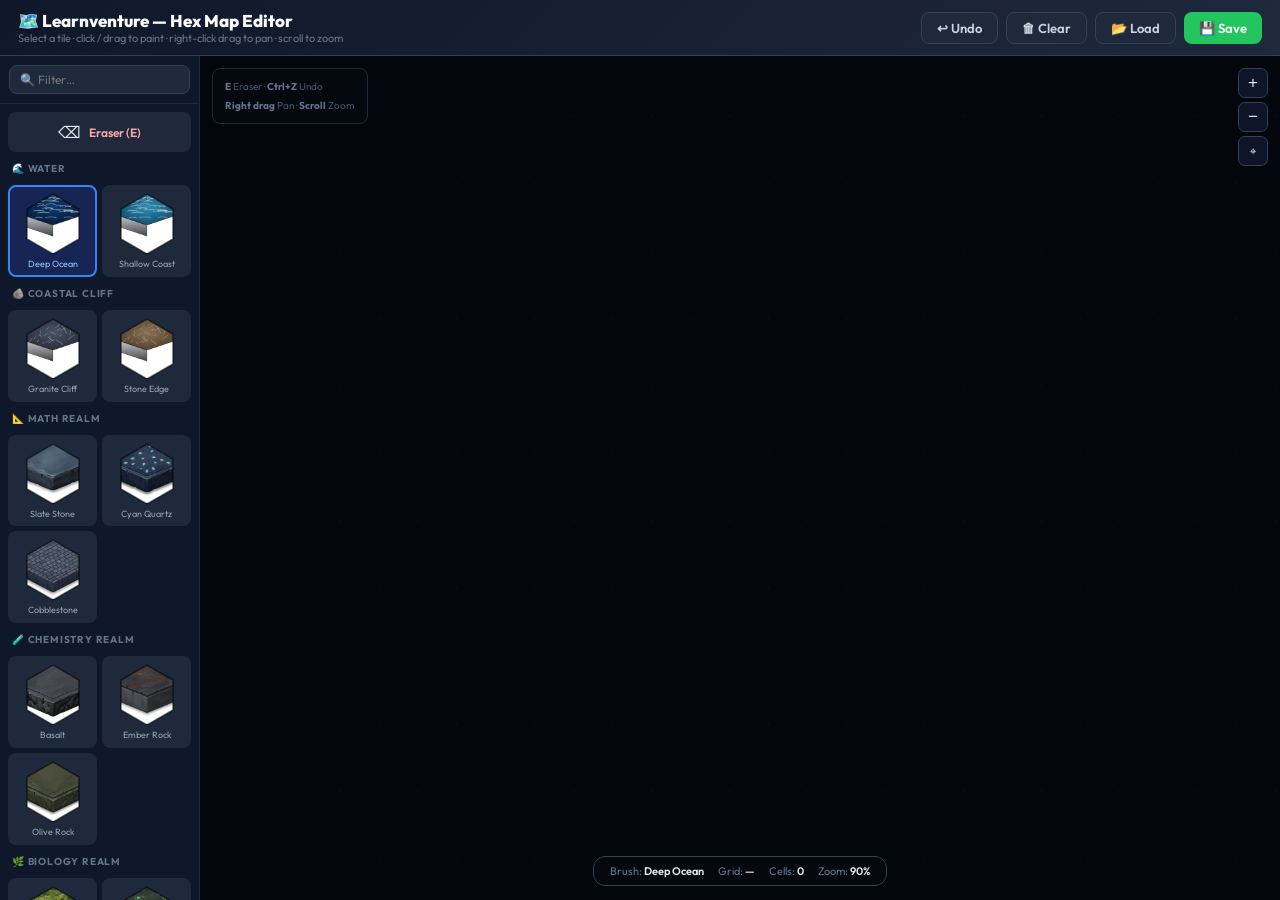
==== commit 40cb7faa: "fix: completely rewrite hex map editor - use canvas-drawn flat tessellating hexes instead of broken " ====
--- a/map-editor.html
+++ b/map-editor.html
@@ -9,52 +9,60 @@
   * { box-sizing: border-box; margin: 0; padding: 0; }
   body { background: #080c14; font-family: 'Outfit', sans-serif; color: #e2e8f0; display: flex; flex-direction: column; height: 100vh; overflow: hidden; }
   header { display: flex; align-items: center; gap: 12px; padding: 10px 18px; background: linear-gradient(135deg, #0f172a 0%, #1e293b 100%); border-bottom: 1px solid #334155; flex-shrink: 0; }
-  header h1 { font-size: 18px; font-weight: 800; color: #f8fafc; }
-  header span { font-size: 12px; color: #94a3b8; }
-  .header-btns { margin-left: auto; display: flex; gap: 8px; align-items: center; }
-  .btn { padding: 7px 16px; border-radius: 8px; border: none; font-family: 'Outfit', sans-serif; font-size: 13px; font-weight: 600; cursor: pointer; transition: all 0.15s; }
+  header h1 { font-size: 17px; font-weight: 800; color: #f8fafc; }
+  header p  { font-size: 11px; color: #64748b; }
+  .header-btns { margin-left: auto; display: flex; gap: 8px; }
+  .btn { padding: 7px 15px; border-radius: 8px; border: none; font-family: 'Outfit', sans-serif; font-size: 13px; font-weight: 600; cursor: pointer; transition: all 0.15s; }
   .btn:hover { transform: translateY(-1px); }
-  .btn-ghost { background: #1e293b; border: 1px solid #334155; color: #cbd5e1; }
+  .btn-ghost   { background: #1e293b; border: 1px solid #334155; color: #cbd5e1; }
   .btn-ghost:hover { background: #334155; }
   .btn-success { background: #22c55e; color: white; }
   .btn-success:hover { background: #16a34a; }
   .main { display: flex; flex: 1; overflow: hidden; }
-  .palette { width: 215px; background: #0f172a; border-right: 1px solid #1e293b; display: flex; flex-direction: column; overflow: hidden; flex-shrink: 0; }
-  .palette-search { padding: 10px; border-bottom: 1px solid #1e293b; }
-  .palette-search input { width: 100%; padding: 7px 10px; border-radius: 8px; border: 1px solid #334155; background: #1e293b; color: #e2e8f0; font-family: 'Outfit', sans-serif; font-size: 12px; outline: none; }
-  .palette-sections { overflow-y: auto; flex: 1; padding: 8px; display: flex; flex-direction: column; gap: 10px; }
-  .palette-group-title { font-size: 10px; font-weight: 700; color: #64748b; letter-spacing: 0.8px; text-transform: uppercase; padding: 4px 4px 2px; }
-  .palette-group { display: grid; grid-template-columns: repeat(2, 1fr); gap: 5px; }
-  .tile-btn { display: flex; flex-direction: column; align-items: center; gap: 4px; padding: 6px; border-radius: 8px; border: 2px solid transparent; background: #1e293b; cursor: pointer; transition: all 0.15s; user-select: none; }
+
+  /* ── Palette ── */
+  .palette { width: 200px; background: #0f172a; border-right: 1px solid #1e293b; display: flex; flex-direction: column; flex-shrink: 0; overflow: hidden; }
+  .palette-search { padding: 9px; border-bottom: 1px solid #1e293b; }
+  .palette-search input { width: 100%; padding: 6px 10px; border-radius: 8px; border: 1px solid #334155; background: #1e293b; color: #e2e8f0; font-family: 'Outfit', sans-serif; font-size: 12px; outline: none; }
+  .palette-sections { overflow-y: auto; flex: 1; padding: 8px; display: flex; flex-direction: column; gap: 8px; }
+  .pal-group-title { font-size: 10px; font-weight: 700; color: #64748b; letter-spacing: 0.8px; text-transform: uppercase; padding: 2px 4px; }
+  .pal-group { display: grid; grid-template-columns: repeat(2, 1fr); gap: 5px; }
+  .tile-btn { display: flex; flex-direction: column; align-items: center; gap: 3px; padding: 5px; border-radius: 8px; border: 2px solid transparent; background: #1e293b; cursor: pointer; transition: all 0.13s; }
   .tile-btn:hover { background: #293548; border-color: #475569; }
   .tile-btn.active { border-color: #3b82f6; background: #172554; }
-  /* Preview shows image clipped to hex shape */
-  .tile-preview { width: 72px; height: 62px; position: relative; overflow: hidden; }
-  .tile-preview canvas { display: block; }
+  /* Hex preview swatch */
+  .tile-swatch { width: 72px; height: 64px; }
   .tile-btn span { font-size: 9px; color: #94a3b8; text-align: center; line-height: 1.2; }
   .tile-btn.active span { color: #93c5fd; }
-  .tile-btn.eraser { grid-column: span 2; flex-direction: row; justify-content: center; gap: 8px; padding: 8px; }
-  .erase-icon { width: 36px; height: 36px; background: #ef4444; border-radius: 8px; display: flex; align-items: center; justify-content: center; font-size: 18px; }
+  .eraser-btn { grid-column: span 2; display: flex; flex-direction: row; align-items: center; justify-content: center; gap: 8px; padding: 8px; border-radius: 8px; border: 2px solid transparent; background: #1e293b; cursor: pointer; transition: all 0.13s; }
+  .eraser-btn:hover { background: #2e1a1a; border-color: #7f1d1d; }
+  .eraser-btn.active { border-color: #ef4444; background: #2e1a1a; }
+  .eraser-icon { width: 32px; height: 32px; background: #ef4444; border-radius: 7px; display: flex; align-items: center; justify-content: center; font-size: 17px; }
+  .eraser-btn span { font-size: 12px; color: #fca5a5; font-weight: 600; }
+
+  /* ── Canvas wrap ── */
   .canvas-wrap { flex: 1; position: relative; overflow: hidden; }
-  canvas#map-canvas { display: block; cursor: crosshair; }
-  .hud { position: absolute; bottom: 16px; left: 50%; transform: translateX(-50%); display: flex; gap: 12px; background: rgba(8,12,20,0.88); border: 1px solid #334155; border-radius: 12px; padding: 8px 16px; backdrop-filter: blur(8px); white-space: nowrap; }
-  .hud-item { font-size: 11px; color: #94a3b8; }
-  .hud-item strong { color: #e2e8f0; }
-  .zoom-controls { position: absolute; top: 12px; right: 12px; display: flex; flex-direction: column; gap: 4px; }
-  .zoom-btn { width: 32px; height: 32px; border-radius: 8px; border: 1px solid #334155; background: rgba(15,23,42,0.9); color: #e2e8f0; font-size: 18px; cursor: pointer; display: flex; align-items: center; justify-content: center; transition: background 0.15s; }
-  .zoom-btn:hover { background: #1e293b; }
-  .kb-hint { position: absolute; top: 12px; left: 12px; background: rgba(8,12,20,0.82); border: 1px solid #334155; border-radius: 8px; padding: 8px 12px; font-size: 10px; color: #64748b; line-height: 1.8; }
-  .kb-hint strong { color: #94a3b8; }
-  #toast { position: fixed; bottom: 80px; left: 50%; transform: translateX(-50%) translateY(20px); background: #22c55e; color: white; padding: 10px 20px; border-radius: 10px; font-size: 14px; font-weight: 600; pointer-events: none; opacity: 0; transition: all 0.3s; z-index: 100; }
+  canvas#map-canvas { display: block; cursor: crosshair; background: #040609; }
+
+  /* ── HUD ── */
+  .hud { position: absolute; bottom: 14px; left: 50%; transform: translateX(-50%); display: flex; gap: 14px; background: rgba(6,9,16,0.9); border: 1px solid #334155; border-radius: 12px; padding: 7px 16px; backdrop-filter: blur(10px); white-space: nowrap; }
+  .hud-item { font-size: 11px; color: #64748b; }
+  .hud-item strong { color: #e2e8f0; font-weight: 600; }
+  /* ── Zoom ── */
+  .zoom-ctrls { position: absolute; top: 12px; right: 12px; display: flex; flex-direction: column; gap: 4px; }
+  .zbtn { width: 30px; height: 30px; border-radius: 7px; border: 1px solid #334155; background: rgba(15,23,42,0.92); color: #e2e8f0; font-size: 17px; cursor: pointer; display: flex; align-items: center; justify-content: center; transition: background 0.13s; }
+  .zbtn:hover { background: #1e293b; }
+  /* ── Keys hint ── */
+  .keys { position: absolute; top: 12px; left: 12px; background: rgba(6,9,16,0.85); border: 1px solid #1e293b; border-radius: 8px; padding: 8px 12px; font-size: 10px; color: #475569; line-height: 1.9; }
+  .keys strong { color: #64748b; }
+  /* ── Toast ── */
+  #toast { position: fixed; bottom: 72px; left: 50%; transform: translateX(-50%) translateY(14px); background: #22c55e; color: white; padding: 9px 20px; border-radius: 10px; font-size: 13px; font-weight: 600; pointer-events: none; opacity: 0; transition: all 0.28s; z-index: 999; }
   #toast.show { opacity: 1; transform: translateX(-50%) translateY(0); }
 </style>
 </head>
 <body>
 <header>
-  <div>
-    <h1>🗺️ Learnventure — Hex Map Editor</h1>
-    <span>Paint · Scroll to zoom · Right-click drag to pan</span>
-  </div>
+  <div><h1>🗺️ Learnventure — Hex Map Editor</h1><p>Select a tile · click / drag to paint · right-click drag to pan · scroll to zoom</p></div>
   <div class="header-btns">
     <button class="btn btn-ghost" id="btn-undo">↩ Undo</button>
     <button class="btn btn-ghost" id="btn-clear">🗑 Clear</button>
@@ -65,532 +73,487 @@
 </header>
 <div class="main">
   <div class="palette">
-    <div class="palette-search">
-      <input id="search-input" type="text" placeholder="🔍 Filter tiles..." />
-    </div>
-    <div class="palette-sections" id="palette-sections"></div>
+    <div class="palette-search"><input id="srch" type="text" placeholder="🔍 Filter…"></div>
+    <div class="palette-sections" id="pal"></div>
   </div>
-  <div class="canvas-wrap" id="canvas-wrap">
+  <div class="canvas-wrap" id="cwrap">
     <canvas id="map-canvas"></canvas>
-    <div class="kb-hint">
-      <strong>E</strong> — Eraser<br>
-      <strong>Ctrl+Z</strong> — Undo<br>
-      <strong>Right drag</strong> — Pan<br>
-      <strong>Scroll</strong> — Zoom
-    </div>
-    <div class="zoom-controls">
-      <button class="zoom-btn" id="btn-zoom-in">+</button>
-      <button class="zoom-btn" id="btn-zoom-out">−</button>
-      <button class="zoom-btn" id="btn-zoom-reset" style="font-size:11px;">⌖</button>
+    <div class="keys"><strong>E</strong> Eraser · <strong>Ctrl+Z</strong> Undo<br><strong>Right drag</strong> Pan · <strong>Scroll</strong> Zoom</div>
+    <div class="zoom-ctrls">
+      <button class="zbtn" id="zi">+</button>
+      <button class="zbtn" id="zo">−</button>
+      <button class="zbtn" id="zr" style="font-size:11px">⌖</button>
     </div>
     <div class="hud">
-      <div class="hud-item">Brush: <strong id="hud-tile">Deep Ocean</strong></div>
-      <div class="hud-item">Grid: <strong id="hud-coord">—</strong></div>
-      <div class="hud-item">Cells: <strong id="hud-count">0</strong></div>
-      <div class="hud-item">Zoom: <strong id="hud-zoom">100%</strong></div>
+      <div class="hud-item">Brush: <strong id="h-tile">Deep Ocean</strong></div>
+      <div class="hud-item">Grid: <strong id="h-coord">—</strong></div>
+      <div class="hud-item">Cells: <strong id="h-count">0</strong></div>
+      <div class="hud-item">Zoom: <strong id="h-zoom">90%</strong></div>
     </div>
   </div>
 </div>
 <div id="toast"></div>
+
 <script>
-// ═══════════════════════════════════════════════
-// TILE REGISTRY
-// ═══════════════════════════════════════════════
-const TILE_GROUPS = [
-  { name: '🌊 Water', tiles: [
-    { id: 'hex_water_deep',    label: 'Deep Ocean',    src: 'assets/hex/hex_water_deep.jpg' },
-    { id: 'hex_water_shallow', label: 'Shallow Coast', src: 'assets/hex/hex_water_shallow.jpg' },
-  ]},
-  { name: '🪨 Coastal Cliff', tiles: [
-    { id: 'hex_cliff_rock',    label: 'Granite Cliff', src: 'assets/hex/hex_cliff_rock.jpg' },
-    { id: 'hex_cliff_coastal', label: 'Stone Edge',    src: 'assets/hex/hex_cliff_coastal.jpg' },
-  ]},
-  { name: '📐 Math Realm', tiles: [
-    { id: 'hex_math_slate',   label: 'Slate Stone', src: 'assets/hex/hex_math_slate.jpg' },
-    { id: 'hex_math_crystal', label: 'Cyan Quartz', src: 'assets/hex/hex_math_crystal.jpg' },
-    { id: 'hex_math_cobble',  label: 'Cobblestone', src: 'assets/hex/hex_math_cobble.jpg' },
-  ]},
-  { name: '🧪 Chemistry Realm', tiles: [
-    { id: 'hex_chem_basalt', label: 'Basalt',     src: 'assets/hex/hex_chem_basalt.jpg' },
-    { id: 'hex_chem_ember',  label: 'Ember Rock', src: 'assets/hex/hex_chem_ember.jpg' },
-    { id: 'hex_chem_olive',  label: 'Olive Rock', src: 'assets/hex/hex_chem_olive.jpg' },
-  ]},
-  { name: '🌿 Biology Realm', tiles: [
-    { id: 'hex_bio_moss',   label: 'Forest Moss', src: 'assets/hex/hex_bio_moss.jpg' },
-    { id: 'hex_bio_spore',  label: 'Spore Stone', src: 'assets/hex/hex_bio_spore.jpg' },
-    { id: 'hex_bio_timber', label: 'Timber',      src: 'assets/hex/hex_bio_timber.jpg' },
-  ]},
-  { name: '⚡ Physics Realm', tiles: [
-    { id: 'hex_phys_steel',    label: 'Steel Plate', src: 'assets/hex/hex_phys_steel.jpg' },
-    { id: 'hex_phys_circuit',  label: 'Circuit',     src: 'assets/hex/hex_phys_circuit.jpg' },
-    { id: 'hex_phys_obsidian', label: 'Obsidian',    src: 'assets/hex/hex_phys_obsidian.jpg' },
-  ]},
-  { name: '🏪 Shop Area', tiles: [
-    { id: 'hex_shop_plaza',  label: 'Limestone',   src: 'assets/hex/hex_shop_plaza.jpg' },
-    { id: 'hex_shop_timber', label: 'Oak Wood',    src: 'assets/hex/hex_shop_timber.jpg' },
-    { id: 'hex_shop_brick',  label: 'Terracotta',  src: 'assets/hex/hex_shop_brick.jpg' },
-    { id: 'hex_shop_marble', label: 'Gold Marble', src: 'assets/hex/hex_shop_marble.jpg' },
-  ]},
-];
-
-// ═══════════════════════════════════════════════
-// HEX GRID GEOMETRY — pointy-top hexagons
-//   Each hex cell at (col, row):
-//     cx = col * dx + (row%2) * (dx/2)
-//     cy = row * dy
-//   where dx = sqrt(3)*R, dy = 1.5*R
-// ═══════════════════════════════════════════════
-const BASE_R = 52;          // circumradius at zoom=1
-const SQ3    = Math.sqrt(3);
-
-function hexDims(zoom) {
-  const R  = BASE_R * zoom;
-  const dx = SQ3 * R;
-  const dy = 1.5 * R;
-  return { R, dx, dy };
-}
-
-// Returns screen-space center of grid cell (col,row)
-function cellCenter(col, row, panX, panY, zoom) {
-  const { R, dx, dy } = hexDims(zoom);
-  const sx = col * dx + (row & 1) * (dx / 2) + panX;
-  const sy = row * dy + panY;
-  return { sx, sy };
-}
-
-// Returns 6 screen-space vertices of a pointy-top hex centred at (sx,sy) with circumradius R
-function hexVerts(sx, sy, R) {
-  const pts = [];
+// ════════════════════════════════════════════════
+//  TILE DEFINITIONS  — flat hex fill styles
+// ════════════════════════════════════════════════
+const TILES = {
+  hex_water_deep:    { label:'Deep Ocean',    group:'🌊 Water',          inner:'#0a2d5e', outer:'#051830', pat:'waves',   line:'rgba(80,160,240,0.45)',  src:'assets/hex/hex_water_deep.jpg'    },
+  hex_water_shallow: { label:'Shallow Coast', group:'🌊 Water',          inner:'#1066a0', outer:'#084060', pat:'ripples', line:'rgba(120,220,255,0.45)', src:'assets/hex/hex_water_shallow.jpg' },
+  hex_cliff_rock:    { label:'Granite Cliff', group:'🪨 Coastal Cliff',   inner:'#363e4a', outer:'#1a2030', pat:'cracks',  line:'rgba(0,0,0,0.6)',        src:'assets/hex/hex_cliff_rock.jpg'    },
+  hex_cliff_coastal: { label:'Stone Edge',    group:'🪨 Coastal Cliff',   inner:'#7a6650', outer:'#4a3c2a', pat:'stones',  line:'rgba(0,0,0,0.5)',        src:'assets/hex/hex_cliff_coastal.jpg' },
+  hex_math_slate:    { label:'Slate Stone',   group:'📐 Math Realm',      inner:'#2e4268', outer:'#162038', pat:'smooth',  line:null,                     src:'assets/hex/hex_math_slate.jpg'    },
+  hex_math_crystal:  { label:'Cyan Quartz',   group:'📐 Math Realm',      inner:'#1a3060', outer:'#0a1030', pat:'crystals',line:'rgba(80,200,255,0.5)',   src:'assets/hex/hex_math_crystal.jpg'  },
+  hex_math_cobble:   { label:'Cobblestone',   group:'📐 Math Realm',      inner:'#3a4870', outer:'#1a2848', pat:'cobble',  line:'rgba(0,0,0,0.35)',       src:'assets/hex/hex_math_cobble.jpg'   },
+  hex_chem_basalt:   { label:'Basalt',         group:'🧪 Chemistry Realm', inner:'#2a2a30', outer:'#111116', pat:'smooth',  line:null,                     src:'assets/hex/hex_chem_basalt.jpg'   },
+  hex_chem_ember:    { label:'Ember Rock',    group:'🧪 Chemistry Realm', inner:'#1e0e08', outer:'#0c0400', pat:'ember',   line:'rgba(220,80,0,0.6)',     src:'assets/hex/hex_chem_ember.jpg'    },
+  hex_chem_olive:    { label:'Olive Rock',    group:'🧪 Chemistry Realm', inner:'#2e3a18', outer:'#141c08', pat:'smooth',  line:null,                     src:'assets/hex/hex_chem_olive.jpg'    },
+  hex_bio_moss:      { label:'Forest Moss',   group:'🌿 Biology Realm',   inner:'#2a5018', outer:'#102408', pat:'organic', line:'rgba(80,200,40,0.35)',   src:'assets/hex/hex_bio_moss.jpg'      },
+  hex_bio_spore:     { label:'Spore Stone',   group:'🌿 Biology Realm',   inner:'#143018', outer:'#060e08', pat:'spores',  line:'rgba(60,220,130,0.6)',   src:'assets/hex/hex_bio_spore.jpg'     },
+  hex_bio_timber:    { label:'Timber',         group:'🌿 Biology Realm',   inner:'#3a2010', outer:'#180a04', pat:'planks',  line:'rgba(0,0,0,0.3)',        src:'assets/hex/hex_bio_timber.jpg'    },
+  hex_phys_steel:    { label:'Steel Plate',   group:'⚡ Physics Realm',   inner:'#2a3848', outer:'#101820', pat:'rivets',  line:'rgba(180,210,240,0.3)',  src:'assets/hex/hex_phys_steel.jpg'    },
+  hex_phys_circuit:  { label:'Circuit',        group:'⚡ Physics Realm',   inner:'#20183a', outer:'#0a0818', pat:'circuit', line:'rgba(140,60,255,0.5)',   src:'assets/hex/hex_phys_circuit.jpg'  },
+  hex_phys_obsidian: { label:'Obsidian',       group:'⚡ Physics Realm',   inner:'#181820', outer:'#06060c', pat:'smooth',  line:'rgba(60,60,90,0.3)',     src:'assets/hex/hex_phys_obsidian.jpg' },
+  hex_shop_plaza:    { label:'Limestone',      group:'🏪 Shop Area',       inner:'#d4a84a', outer:'#8a6820', pat:'cobble',  line:'rgba(80,50,0,0.3)',      src:'assets/hex/hex_shop_plaza.jpg'    },
+  hex_shop_timber:   { label:'Oak Wood',       group:'🏪 Shop Area',       inner:'#7a4820', outer:'#3c200a', pat:'planks',  line:'rgba(0,0,0,0.35)',       src:'assets/hex/hex_shop_timber.jpg'   },
+  hex_shop_brick:    { label:'Terracotta',     group:'🏪 Shop Area',       inner:'#b04030', outer:'#701c10', pat:'brick',   line:'rgba(0,0,0,0.3)',        src:'assets/hex/hex_shop_brick.jpg'    },
+  hex_shop_marble:   { label:'Gold Marble',   group:'🏪 Shop Area',       inner:'#dccfb2', outer:'#a89070', pat:'marble',  line:'rgba(190,150,50,0.45)', src:'assets/hex/hex_shop_marble.jpg'   },
+};
+const GROUPS = [...new Set(Object.values(TILES).map(t => t.group))];
+
+// ════════════════════════════════════════════════
+//  HEX GEOMETRY  — pointy-top, offset staggered
+// ════════════════════════════════════════════════
+const BASE_R = 50;
+const SQ3 = Math.sqrt(3);
+
+function cellCentre(c, r, px, py, z) {
+  const R = BASE_R * z;
+  return {
+    sx: c * SQ3 * R + (r & 1) * SQ3 * R / 2 + px,
+    sy: r * 1.5 * R + py
+  };
+}
+
+function hexPath(ctx, sx, sy, R) {
+  ctx.beginPath();
   for (let i = 0; i < 6; i++) {
-    const a = Math.PI / 180 * (60 * i + 30);  // pointy-top: 30°,90°,150°,210°,270°,330°
-    pts.push({ x: sx + R * Math.cos(a), y: sy + R * Math.sin(a) });
-  }
-  return pts;
-}
-
-// Clip ctx to a hex polygon path
-function clipHex(ctx, sx, sy, R) {
-  const v = hexVerts(sx, sy, R);
-  ctx.beginPath();
-  ctx.moveTo(v[0].x, v[0].y);
-  for (let i = 1; i < 6; i++) ctx.lineTo(v[i].x, v[i].y);
+    const a = Math.PI / 3 * i + Math.PI / 6;   // pointy-top: 30,90,150,210,270,330°
+    const x = sx + R * Math.cos(a), y = sy + R * Math.sin(a);
+    i === 0 ? ctx.moveTo(x, y) : ctx.lineTo(x, y);
+  }
   ctx.closePath();
-  ctx.clip();
-}
-
-// Stroke hex outline
-function strokeHex(ctx, sx, sy, R, color, lw) {
-  const v = hexVerts(sx, sy, R);
-  ctx.beginPath();
-  ctx.moveTo(v[0].x, v[0].y);
-  for (let i = 1; i < 6; i++) ctx.lineTo(v[i].x, v[i].y);
-  ctx.closePath();
-  ctx.strokeStyle = color;
-  ctx.lineWidth   = lw;
+}
+
+function nearestCell(px, py, panX, panY, zoom) {
+  const R = BASE_R * zoom;
+  const approxR = Math.round((py - panY) / (1.5 * R));
+  const approxC = Math.round((px - panX - (approxR & 1) * SQ3 * R / 2) / (SQ3 * R));
+  let best = Infinity, bc = approxC, br = approxR;
+  for (let dr = -2; dr <= 2; dr++) for (let dc = -2; dc <= 2; dc++) {
+    const c = approxC + dc, r = approxR + dr;
+    const { sx, sy } = cellCentre(c, r, panX, panY, zoom);
+    const d = Math.hypot(px - sx, py - sy);
+    if (d < best) { best = d; bc = c; br = r; }
+  }
+  return { col: bc, row: br };
+}
+
+// ════════════════════════════════════════════════
+//  FLAT HEX DRAW  — canvas-rendered tiles
+// ════════════════════════════════════════════════
+function drawHex(ctx, sx, sy, R, tid) {
+  const t = TILES[tid]; if (!t) return;
+
+  // 1. Gradient fill
+  hexPath(ctx, sx, sy, R);
+  const g = ctx.createRadialGradient(sx, sy - R * 0.2, R * 0.05, sx, sy + R * 0.3, R * 1.15);
+  g.addColorStop(0, t.inner);
+  g.addColorStop(1, t.outer);
+  ctx.fillStyle = g;
+  ctx.fill();
+
+  // 2. Pattern detail (clipped)
+  if (R > 10 && t.pat !== 'smooth') {
+    ctx.save();
+    hexPath(ctx, sx, sy, R);
+    ctx.clip();
+    drawPat(ctx, sx, sy, R, t);
+    ctx.restore();
+  }
+
+  // 3. Inner rim highlight
+  ctx.save();
+  hexPath(ctx, sx, sy, R * 0.88);
+  ctx.strokeStyle = 'rgba(255,255,255,0.07)';
+  ctx.lineWidth = Math.max(0.5, R * 0.06);
   ctx.stroke();
-}
-
-// Nearest grid cell to a screen point
-function screenToCell(sx, sy, panX, panY, zoom) {
-  // Inverse: approximate then refine
-  const { R, dx, dy } = hexDims(zoom);
-  const approxRow = Math.round((sy - panY) / dy);
-  const approxCol = Math.round((sx - panX - (approxRow & 1) * dx / 2) / dx);
-  let best = Infinity, bC = approxCol, bR = approxRow;
-  for (let dr = -2; dr <= 2; dr++) {
-    for (let dc = -2; dc <= 2; dc++) {
-      const c = approxCol + dc, r = approxRow + dr;
-      const { sx: cx, sy: cy } = cellCenter(c, r, panX, panY, zoom);
-      const d = Math.hypot(sx - cx, sy - cy);
-      if (d < best) { best = d; bC = c; bR = r; }
-    }
-  }
-  return { col: bC, row: bR };
-}
-
-// ═══════════════════════════════════════════════
-// STATE
-// ═══════════════════════════════════════════════
-const COLS = 48, ROWS = 34;
-let zoom = 0.9, panX = 200, panY = 80;
-let selectedTile  = 'hex_water_deep';
-let selectedLabel = 'Deep Ocean';
-let isPainting    = false;
-let isPanning     = false;
-let panStart      = { x: 0, y: 0 };
-const undoStack   = [];
-const grid        = new Map();
-
-const tileImages = {};
-let loadedCount = 0, totalImages = 0;
-
-// ═══════════════════════════════════════════════
-// CANVAS
-// ═══════════════════════════════════════════════
-const wrap   = document.getElementById('canvas-wrap');
-const canvas = document.getElementById('map-canvas');
-const ctx    = canvas.getContext('2d');
-
-function resize() {
-  canvas.width  = wrap.clientWidth;
-  canvas.height = wrap.clientHeight;
-  render();
-}
-window.addEventListener('resize', resize);
-
-// ═══════════════════════════════════════════════
-// RENDERING
-// ═══════════════════════════════════════════════
-function drawCell(col, row, tileId) {
-  const { R } = hexDims(zoom);
-  const { sx, sy } = cellCenter(col, row, panX, panY, zoom);
-
-  // Cull off-screen
-  if (sx + R * 2 < 0 || sx - R * 2 > canvas.width ||
-      sy + R * 2 < 0 || sy - R * 2 > canvas.height) return;
-
-  const img = tileImages[tileId];
-
-  ctx.save();
-
-  // 1. Clip to hex polygon — this creates perfect interlocking, no white BG
-  clipHex(ctx, sx, sy, R);
-
-  // 2. Draw tile image scaled and positioned so the TOP FACE fills the hex
-  //    Our images are 1024x1024 with the hex top face occupying roughly
-  //    the upper 58% of the image (the rest is the 3D depth side).
-  //    We scale the image so its width (≈ 2R) fills the hex, then shift
-  //    upward to center the top face inside the clipped hex.
-  if (img && img.complete && img.naturalWidth > 0) {
-    const iw = R * 2.55;   // slightly wider than hex to fill edge-to-edge
-    const ih = iw;
-    const ix = sx - iw / 2;
-    const iy = sy - ih * 0.68;  // shift up so top face aligns with hex centre
-    ctx.drawImage(img, ix, iy, iw, ih);
-  } else {
-    // Fallback solid colour
-    ctx.fillStyle = '#1e293b';
-    ctx.fill();
-  }
-
   ctx.restore();
 
-  // 3. Subtle hex border drawn OUTSIDE clip so it sits on top
-  strokeHex(ctx, sx, sy, R, 'rgba(0,0,0,0.28)', Math.max(0.8, zoom));
-}
-
-function render() {
-  ctx.clearRect(0, 0, canvas.width, canvas.height);
-
-  // Background
-  ctx.fillStyle = '#06080f';
-  ctx.fillRect(0, 0, canvas.width, canvas.height);
-
-  // Faint grid dots for empty cells
-  const { R, dx, dy } = hexDims(zoom);
-  ctx.fillStyle = 'rgba(255,255,255,0.03)';
-  for (let r = 0; r < ROWS; r++) {
-    for (let c = 0; c < COLS; c++) {
-      const { sx, sy } = cellCenter(c, r, panX, panY, zoom);
-      if (sx < -R || sx > canvas.width + R || sy < -R || sy > canvas.height + R) continue;
-      ctx.beginPath(); ctx.arc(sx, sy, 1.5, 0, Math.PI * 2); ctx.fill();
-    }
-  }
-
-  // Draw all painted tiles — row by row so upper rows always render first
-  for (let r = 0; r < ROWS; r++) {
-    for (let c = 0; c < COLS; c++) {
-      const tid = grid.get(`${c},${r}`);
-      if (tid) drawCell(c, r, tid);
-    }
-  }
-
-  // Loading overlay
-  if (loadedCount < totalImages) {
-    ctx.fillStyle = 'rgba(0,0,0,0.6)';
-    ctx.fillRect(0, 0, canvas.width, canvas.height);
-    ctx.fillStyle = '#94a3b8'; ctx.font = 'bold 16px Outfit'; ctx.textAlign = 'center';
-    ctx.fillText(`Loading tiles… ${loadedCount} / ${totalImages}`, canvas.width / 2, canvas.height / 2);
-    ctx.textAlign = 'left';
-  }
-}
-
-// ═══════════════════════════════════════════════
-// IMAGE PRELOAD
-// ═══════════════════════════════════════════════
-function preload() {
-  const all = TILE_GROUPS.flatMap(g => g.tiles);
-  totalImages = all.length;
-  for (const t of all) {
-    const img = new Image();
-    img.onload  = () => { loadedCount++; buildPalettePreview(t.id); render(); };
-    img.onerror = () => { loadedCount++; };
-    img.src = t.src;
-    tileImages[t.id] = img;
-  }
-}
-
-// ═══════════════════════════════════════════════
-// PALETTE HEX PREVIEW (64×56 canvas clipped to hex)
-// ═══════════════════════════════════════════════
-const previewCanvases = {};
-
-function renderPreviewCanvas(tileId) {
-  const cvs = previewCanvases[tileId];
-  if (!cvs) return;
-  const pc  = cvs.getContext('2d');
-  const W   = cvs.width, H = cvs.height;
-  const cx  = W / 2, cy = H / 2;
-  const R   = Math.min(W, H) / 2 - 1;
-
+  // 4. Outer border
+  hexPath(ctx, sx, sy, R);
+  ctx.strokeStyle = 'rgba(0,0,0,0.45)';
+  ctx.lineWidth = Math.max(0.6, R * 0.04);
+  ctx.stroke();
+}
+
+function drawPat(ctx, sx, sy, R, t) {
+  const fade = Math.min(1, (R - 10) / 18);
+  if (fade <= 0) return;
+  ctx.globalAlpha = fade;
+  const lc = t.line || 'rgba(255,255,255,0.25)';
+  const lw = Math.max(0.6, R * 0.045);
+
+  if (t.pat === 'waves' || t.pat === 'ripples') {
+    ctx.strokeStyle = lc; ctx.lineWidth = lw;
+    const n = Math.max(2, Math.round(R * 0.12));
+    for (let i = -n; i <= n; i++) {
+      const wy = sy + i * R * 0.22;
+      ctx.beginPath(); ctx.arc(sx - R * 0.25, wy, R * 0.32, Math.PI, 0); ctx.stroke();
+      ctx.beginPath(); ctx.arc(sx + R * 0.25, wy + R * 0.11, R * 0.32, Math.PI, 0); ctx.stroke();
+    }
+  } else if (t.pat === 'crystals') {
+    ctx.fillStyle = lc;
+    const pts = [[-0.32,-0.28],[0.22,-0.12],[-0.08,0.25],[0.34,0.28],[-0.42,0.10],[0.06,-0.40]];
+    for (const [ox,oy] of pts) {
+      const s = R * 0.12;
+      ctx.beginPath();
+      ctx.moveTo(sx+ox*R, sy+oy*R-s);
+      ctx.lineTo(sx+ox*R+s*0.55, sy+oy*R+s*0.28);
+      ctx.lineTo(sx+ox*R, sy+oy*R+s*0.65);
+      ctx.lineTo(sx+ox*R-s*0.55, sy+oy*R+s*0.28);
+      ctx.closePath(); ctx.fill();
+    }
+  } else if (t.pat === 'cracks') {
+    ctx.strokeStyle = lc; ctx.lineWidth = lw;
+    const segs = [[0,-0.5,0.35,0.1],[0.35,0.1,-0.15,0.5],[-0.15,0.5,-0.45,0.2],[-0.45,-0.1,0,-0.5],[-0.45,-0.1,-0.45,0.2]];
+    for (const [x1,y1,x2,y2] of segs) {
+      ctx.beginPath(); ctx.moveTo(sx+x1*R,sy+y1*R); ctx.lineTo(sx+x2*R,sy+y2*R); ctx.stroke();
+    }
+  } else if (t.pat === 'ember') {
+    ctx.strokeStyle = lc; ctx.lineWidth = lw * 1.2;
+    const veins = [[-0.4,0.1,-0.1,-0.3],[0.3,0.2,0,-0.2],[-0.2,-0.1,0.4,0.3],[0.1,0.3,0.3,-0.1]];
+    for (const [x1,y1,x2,y2] of veins) {
+      ctx.beginPath(); ctx.moveTo(sx+x1*R,sy+y1*R); ctx.lineTo(sx+x2*R,sy+y2*R); ctx.stroke();
+    }
+  } else if (t.pat === 'organic') {
+    ctx.strokeStyle = lc; ctx.lineWidth = lw;
+    ctx.beginPath(); ctx.arc(sx-0.2*R,sy-0.1*R,R*0.28,0,Math.PI*2); ctx.stroke();
+    ctx.beginPath(); ctx.arc(sx+0.28*R,sy+0.18*R,R*0.20,0,Math.PI*2); ctx.stroke();
+  } else if (t.pat === 'spores') {
+    ctx.fillStyle = lc;
+    const spts = [[-0.32,-0.22],[0.24,-0.34],[-0.10,0.30],[0.38,0.12],[-0.42,0.20],[0.08,-0.12]];
+    for (const [ox,oy] of spts) {
+      ctx.beginPath(); ctx.arc(sx+ox*R,sy+oy*R,R*0.055,0,Math.PI*2); ctx.fill();
+    }
+  } else if (t.pat === 'planks') {
+    ctx.strokeStyle = lc; ctx.lineWidth = lw * 1.4;
+    const n = Math.max(2, Math.round(R * 0.1));
+    for (let i = -n; i <= n; i++) {
+      ctx.beginPath(); ctx.moveTo(sx-R,sy+i*R*0.28); ctx.lineTo(sx+R,sy+i*R*0.28); ctx.stroke();
+    }
+    ctx.lineWidth = lw * 0.4;
+    ctx.beginPath(); ctx.moveTo(sx+R*0.1, sy-R); ctx.lineTo(sx+R*0.1, sy+R); ctx.stroke();
+    ctx.beginPath(); ctx.moveTo(sx-R*0.5, sy-R); ctx.lineTo(sx-R*0.5, sy+R); ctx.stroke();
+  } else if (t.pat === 'cobble') {
+    ctx.strokeStyle = lc; ctx.lineWidth = lw * 0.85;
+    const cobs = [[-0.28,-0.30,0.26,0.19],[-0.04,0.08,0.22,0.18],[0.28,-0.12,0.21,0.17],[-0.38,0.22,0.24,0.15],[0.08,-0.38,0.22,0.18]];
+    for (const [ox,oy,rw,rh] of cobs) { ctx.beginPath(); ctx.ellipse(sx+ox*R,sy+oy*R,rw*R,rh*R,ox*0.4,0,Math.PI*2); ctx.stroke(); }
+  } else if (t.pat === 'brick') {
+    ctx.strokeStyle = lc; ctx.lineWidth = lw * 0.8;
+    const n = Math.max(2, Math.round(R * 0.1));
+    for (let row = -n; row <= n; row++) {
+      const ry = sy + row * R * 0.25;
+      ctx.beginPath(); ctx.moveTo(sx-R, ry); ctx.lineTo(sx+R, ry); ctx.stroke();
+      const sh = row % 2 === 0 ? 0 : R * 0.38;
+      for (let ci = -2; ci <= 2; ci++) {
+        const rx = sx + ci * R * 0.76 + sh;
+        ctx.beginPath(); ctx.moveTo(rx,ry); ctx.lineTo(rx,ry+R*0.25); ctx.stroke();
+      }
+    }
+  } else if (t.pat === 'rivets') {
+    ctx.fillStyle = lc;
+    const rpos = [[-0.52,-0.22],[0.52,-0.22],[-0.52,0.22],[0.52,0.22],[0,-0.55],[0,0.55]];
+    for (const [ox,oy] of rpos) { ctx.beginPath(); ctx.arc(sx+ox*R,sy+oy*R,R*0.06,0,Math.PI*2); ctx.fill(); }
+    ctx.strokeStyle = 'rgba(150,180,210,0.15)'; ctx.lineWidth = lw * 0.5;
+    ctx.beginPath(); ctx.moveTo(sx-R*0.5,sy); ctx.lineTo(sx+R*0.5,sy); ctx.stroke();
+    ctx.beginPath(); ctx.moveTo(sx,sy-R*0.4); ctx.lineTo(sx,sy+R*0.4); ctx.stroke();
+  } else if (t.pat === 'circuit') {
+    ctx.strokeStyle = lc; ctx.lineWidth = lw;
+    const segs2 = [[-0.4,-0.3,0,0],[0,0,0.4,-0.3],[0,0,0,0.4],[0,0.4,-0.35,0.4],[-0.35,0.4,-0.35,0],[-0.35,0,-0.4,-0.3]];
+    for (const [x1,y1,x2,y2] of segs2) { ctx.beginPath(); ctx.moveTo(sx+x1*R,sy+y1*R); ctx.lineTo(sx+x2*R,sy+y2*R); ctx.stroke(); }
+    ctx.fillStyle = lc;
+    for (const [ox,oy] of [[-0.4,-0.3],[0,0],[0.4,-0.3],[0,0.4],[-0.35,0.4],[-0.35,0]]) {
+      ctx.beginPath(); ctx.arc(sx+ox*R,sy+oy*R,R*0.05,0,Math.PI*2); ctx.fill();
+    }
+  } else if (t.pat === 'stones') {
+    ctx.strokeStyle = lc; ctx.lineWidth = lw;
+    const st = [[-0.30,-0.22,0.26,0.18],[-0.05,0.10,0.23,0.18],[0.28,-0.10,0.22,0.16],[-0.36,0.24,0.24,0.14]];
+    for (const [ox,oy,rw,rh] of st) { ctx.beginPath(); ctx.ellipse(sx+ox*R,sy+oy*R,rw*R,rh*R,0,0,Math.PI*2); ctx.stroke(); }
+  } else if (t.pat === 'marble') {
+    ctx.strokeStyle = lc; ctx.lineWidth = lw;
+    [[-0.4,-0.4,0.2,0.3],[0.3,-0.2,-0.3,0.4],[-0.2,0.1,0.4,-0.3]].forEach(([x1,y1,x2,y2]) => {
+      ctx.beginPath(); ctx.moveTo(sx+x1*R,sy+y1*R); ctx.lineTo(sx+x2*R,sy+y2*R); ctx.stroke();
+    });
+  }
+  ctx.globalAlpha = 1;
+}
+
+// ════════════════════════════════════════════════
+//  PALETTE PREVIEW  — hex-clipped image swatches
+// ════════════════════════════════════════════════
+const imgs = {}, previews = {};
+let loadedN = 0, totalN = 0;
+
+function buildSwatchCanvas(id) {
+  let cvs = previews[id];
+  if (!cvs) {
+    cvs = document.createElement('canvas');
+    cvs.width = 72; cvs.height = 64;
+    previews[id] = cvs;
+  }
+  const pc = cvs.getContext('2d');
+  const W = 72, H = 64, cx = W/2, cy = H/2, R = Math.min(W,H)/2 - 2;
   pc.clearRect(0, 0, W, H);
 
+  // Hex clip
   pc.save();
-  // Clip to pointy-top hex
   pc.beginPath();
   for (let i = 0; i < 6; i++) {
-    const a = Math.PI / 180 * (60 * i + 30);
-    const x = cx + R * Math.cos(a), y = cy + R * Math.sin(a);
-    if (i === 0) pc.moveTo(x, y); else pc.lineTo(x, y);
+    const a = Math.PI/3*i + Math.PI/6;
+    const x = cx+R*Math.cos(a), y = cy+R*Math.sin(a);
+    i===0 ? pc.moveTo(x,y) : pc.lineTo(x,y);
   }
   pc.closePath();
   pc.clip();
 
-  const img = tileImages[tileId];
+  const img = imgs[id];
+  const t   = TILES[id];
   if (img && img.complete && img.naturalWidth > 0) {
-    const iw = R * 2.55;
-    const ih = iw;
-    pc.drawImage(img, cx - iw / 2, cy - ih * 0.68, iw, ih);
+    // Show the reference image clipped to hex (palette only, not map)
+    const iw = R * 2.8, ih = iw;
+    pc.drawImage(img, cx-iw/2, cy-ih*0.65, iw, ih);
   } else {
-    pc.fillStyle = '#1e293b';
-    pc.fill();
+    // Fallback flat colour
+    const g = pc.createRadialGradient(cx,cy-R*0.2,R*0.05,cx,cy+R*0.3,R*1.1);
+    g.addColorStop(0, t.inner); g.addColorStop(1, t.outer);
+    pc.fillStyle = g; pc.fill();
   }
   pc.restore();
 
   // Border
   pc.beginPath();
   for (let i = 0; i < 6; i++) {
-    const a = Math.PI / 180 * (60 * i + 30);
-    const x = cx + R * Math.cos(a), y = cy + R * Math.sin(a);
-    if (i === 0) pc.moveTo(x, y); else pc.lineTo(x, y);
+    const a = Math.PI/3*i + Math.PI/6;
+    const x = cx+R*Math.cos(a), y = cy+R*Math.sin(a);
+    i===0 ? pc.moveTo(x,y) : pc.lineTo(x,y);
   }
   pc.closePath();
-  pc.strokeStyle = 'rgba(0,0,0,0.5)';
-  pc.lineWidth = 1.5;
-  pc.stroke();
-}
-
-function buildPalettePreview(tileId) {
-  const cvs = previewCanvases[tileId];
-  if (cvs) renderPreviewCanvas(tileId);
-}
-
-// ═══════════════════════════════════════════════
-// PAINTING
-// ═══════════════════════════════════════════════
-function getXY(e) {
-  const rect = canvas.getBoundingClientRect();
-  const src  = e.touches ? e.touches[0] : e;
-  return { px: src.clientX - rect.left, py: src.clientY - rect.top };
+  pc.strokeStyle = 'rgba(0,0,0,0.55)'; pc.lineWidth = 1.5; pc.stroke();
+
+  return cvs;
+}
+
+function preload() {
+  totalN = Object.keys(TILES).length;
+  for (const [id, t] of Object.entries(TILES)) {
+    const img = new Image();
+    img.onload = img.onerror = () => {
+      loadedN++;
+      buildSwatchCanvas(id);
+      // Refresh palette button preview
+      const el = document.getElementById('swatch-'+id);
+      if (el) { el.innerHTML=''; el.appendChild(buildSwatchCanvas(id)); }
+      render();
+    };
+    img.src = t.src;
+    imgs[id] = img;
+  }
+}
+
+// ════════════════════════════════════════════════
+//  STATE
+// ════════════════════════════════════════════════
+const COLS = 48, ROWS = 34;
+let zoom = 0.9, panX = 140, panY = 60;
+let selTile = 'hex_water_deep', selLabel = 'Deep Ocean';
+let isPaint = false, isPan = false, panSt = {x:0,y:0};
+const undo = [], grid = new Map();
+
+// ════════════════════════════════════════════════
+//  CANVAS
+// ════════════════════════════════════════════════
+const cwrap = document.getElementById('cwrap');
+const can   = document.getElementById('map-canvas');
+const ctx   = can.getContext('2d');
+
+function resize() { can.width = cwrap.clientWidth; can.height = cwrap.clientHeight; render(); }
+window.addEventListener('resize', resize);
+
+function render() {
+  ctx.clearRect(0, 0, can.width, can.height);
+  ctx.fillStyle = '#04060e'; ctx.fillRect(0, 0, can.width, can.height);
+
+  const R = BASE_R * zoom;
+  const dx = SQ3 * R, dy = 1.5 * R;
+
+  // Faint grid dots
+  ctx.fillStyle = 'rgba(255,255,255,0.025)';
+  for (let r = 0; r < ROWS; r++) for (let c = 0; c < COLS; c++) {
+    const { sx, sy } = cellCentre(c, r, panX, panY, zoom);
+    if (sx < -R||sx > can.width+R||sy < -R||sy > can.height+R) continue;
+    ctx.beginPath(); ctx.arc(sx, sy, 1.2, 0, Math.PI*2); ctx.fill();
+  }
+
+  // Painted tiles
+  for (let r = 0; r < ROWS; r++) for (let c = 0; c < COLS; c++) {
+    const tid = grid.get(`${c},${r}`); if (!tid) continue;
+    const { sx, sy } = cellCentre(c, r, panX, panY, zoom);
+    if (sx+R*1.5<0||sx-R*1.5>can.width||sy+R*1.5<0||sy-R*1.5>can.height) continue;
+    drawHex(ctx, sx, sy, R, tid);
+  }
+}
+
+// ════════════════════════════════════════════════
+//  PAINTING
+// ════════════════════════════════════════════════
+function xy(e) {
+  const rc = can.getBoundingClientRect(), s = e.touches ? e.touches[0] : e;
+  return { px: s.clientX-rc.left, py: s.clientY-rc.top };
 }
 
 function paint(e) {
-  if (!isPainting) return;
-  const { px, py } = getXY(e);
-  const { col, row } = screenToCell(px, py, panX, panY, zoom);
-  if (col < 0 || col >= COLS || row < 0 || row >= ROWS) return;
-  const key  = `${col},${row}`;
-  const prev = grid.get(key);
-
-  if (selectedTile === '__erase__') {
-    if (prev !== undefined) {
-      undoStack.push({ key, prev, next: null });
-      grid.delete(key);
-      document.getElementById('hud-count').textContent = grid.size;
-      render();
-    }
-  } else if (prev !== selectedTile) {
-    undoStack.push({ key, prev: prev || null, next: selectedTile });
-    grid.set(key, selectedTile);
-    document.getElementById('hud-coord').textContent  = `${col}, ${row}`;
-    document.getElementById('hud-count').textContent  = grid.size;
-    render();
-  }
-}
-
-// ═══════════════════════════════════════════════
-// INPUT EVENTS
-// ═══════════════════════════════════════════════
-canvas.addEventListener('mousedown', e => {
-  if (e.button === 2 || e.button === 1) {
-    isPanning = true;
-    panStart  = { x: e.clientX - panX, y: e.clientY - panY };
-    canvas.style.cursor = 'grabbing';
-    e.preventDefault(); return;
-  }
-  isPainting = true; paint(e);
+  if (!isPaint) return;
+  const { px, py } = xy(e);
+  const { col, row } = nearestCell(px, py, panX, panY, zoom);
+  if (col<0||col>=COLS||row<0||row>=ROWS) return;
+  const key = `${col},${row}`, prev = grid.get(key);
+  if (selTile === '__erase__') {
+    if (prev !== undefined) { undo.push({key,prev,next:null}); grid.delete(key); update(col,row); render(); }
+  } else if (prev !== selTile) {
+    undo.push({key, prev:prev||null, next:selTile}); grid.set(key,selTile); update(col,row); render();
+  }
+}
+
+function update(col,row) {
+  document.getElementById('h-coord').textContent  = `${col},${row}`;
+  document.getElementById('h-count').textContent  = grid.size;
+}
+
+can.addEventListener('mousedown', e => {
+  if (e.button===2||e.button===1) { isPan=true; panSt={x:e.clientX-panX,y:e.clientY-panY}; can.style.cursor='grabbing'; e.preventDefault(); return; }
+  isPaint=true; paint(e);
 });
-canvas.addEventListener('mousemove', e => {
-  if (isPanning) { panX = e.clientX - panStart.x; panY = e.clientY - panStart.y; render(); return; }
-  if (isPainting) { paint(e); return; }
-  const rect = canvas.getBoundingClientRect();
-  const { col, row } = screenToCell(e.clientX - rect.left, e.clientY - rect.top, panX, panY, zoom);
-  document.getElementById('hud-coord').textContent = `${col}, ${row}`;
+can.addEventListener('mousemove', e => {
+  if (isPan) { panX=e.clientX-panSt.x; panY=e.clientY-panSt.y; render(); return; }
+  if (isPaint) { paint(e); return; }
+  const rc=can.getBoundingClientRect();
+  const {col,row}=nearestCell(e.clientX-rc.left,e.clientY-rc.top,panX,panY,zoom);
+  document.getElementById('h-coord').textContent=`${col},${row}`;
 });
-canvas.addEventListener('mouseup',    () => { isPainting = false; isPanning = false; canvas.style.cursor = 'crosshair'; });
-canvas.addEventListener('mouseleave', () => { isPainting = false; isPanning = false; canvas.style.cursor = 'crosshair'; });
-canvas.addEventListener('contextmenu', e => e.preventDefault());
-
-canvas.addEventListener('wheel', e => {
+can.addEventListener('mouseup',    ()=>{ isPaint=false; isPan=false; can.style.cursor='crosshair'; });
+can.addEventListener('mouseleave', ()=>{ isPaint=false; isPan=false; can.style.cursor='crosshair'; });
+can.addEventListener('contextmenu', e=>e.preventDefault());
+can.addEventListener('wheel', e => {
   e.preventDefault();
-  const rect = canvas.getBoundingClientRect();
-  const mx = e.clientX - rect.left, my = e.clientY - rect.top;
-  const d  = e.deltaY > 0 ? 0.88 : 1.14;
-  const nz = Math.max(0.18, Math.min(5.0, zoom * d));
-  panX = mx - (mx - panX) * (nz / zoom);
-  panY = my - (my - panY) * (nz / zoom);
-  zoom = nz;
-  document.getElementById('hud-zoom').textContent = Math.round(zoom * 100) + '%';
-  render();
-}, { passive: false });
-
-canvas.addEventListener('touchstart', e => { isPainting = true; paint(e); e.preventDefault(); }, { passive: false });
-canvas.addEventListener('touchmove',  e => { paint(e); e.preventDefault(); }, { passive: false });
-canvas.addEventListener('touchend',   () => { isPainting = false; });
-
-// ═══════════════════════════════════════════════
-// PALETTE UI
-// ═══════════════════════════════════════════════
-function buildPalette(filter = '') {
-  const sections = document.getElementById('palette-sections');
-  sections.innerHTML = '';
+  const rc=can.getBoundingClientRect(), mx=e.clientX-rc.left, my=e.clientY-rc.top;
+  const d=e.deltaY>0?0.88:1.14, nz=Math.max(0.15,Math.min(6,zoom*d));
+  panX=mx-(mx-panX)*(nz/zoom); panY=my-(my-panY)*(nz/zoom); zoom=nz;
+  document.getElementById('h-zoom').textContent=Math.round(zoom*100)+'%'; render();
+}, {passive:false});
+can.addEventListener('touchstart',e=>{ isPaint=true; paint(e); e.preventDefault(); },{passive:false});
+can.addEventListener('touchmove', e=>{ paint(e); e.preventDefault(); },{passive:false});
+can.addEventListener('touchend',  ()=>{ isPaint=false; });
+
+// ════════════════════════════════════════════════
+//  PALETTE UI
+// ════════════════════════════════════════════════
+function buildPal(filter='') {
+  const pal = document.getElementById('pal');
+  pal.innerHTML = '';
   const fl = filter.toLowerCase();
 
   // Eraser
   const eb = document.createElement('div');
-  eb.className = 'tile-btn eraser' + (selectedTile === '__erase__' ? ' active' : '');
-  eb.innerHTML = `<div class="erase-icon">⌫</div><span style="font-size:12px;color:#f87171">Eraser (E)</span>`;
-  eb.addEventListener('click', () => selectTile('__erase__', 'Eraser'));
-  sections.appendChild(eb);
-
-  for (const group of TILE_GROUPS) {
-    const matches = group.tiles.filter(t => !fl || t.label.toLowerCase().includes(fl) || t.id.includes(fl));
-    if (!matches.length) continue;
-    const title = document.createElement('div');
-    title.className = 'palette-group-title';
-    title.textContent = group.name;
-    sections.appendChild(title);
-    const grp = document.createElement('div');
-    grp.className = 'palette-group';
-    for (const t of matches) {
+  eb.className = 'eraser-btn' + (selTile==='__erase__' ? ' active' : '');
+  eb.innerHTML = `<div class="erase-icon">⌫</div><span>Eraser (E)</span>`;
+  eb.onclick = () => select('__erase__', 'Eraser');
+  pal.appendChild(eb);
+
+  for (const group of GROUPS) {
+    const tiles = Object.entries(TILES).filter(([id,t]) => t.group===group && (!fl || t.label.toLowerCase().includes(fl) || id.includes(fl)));
+    if (!tiles.length) continue;
+    const gt = document.createElement('div'); gt.className='pal-group-title'; gt.textContent=group; pal.appendChild(gt);
+    const grp = document.createElement('div'); grp.className='pal-group';
+    for (const [id, t] of tiles) {
       const btn = document.createElement('div');
-      btn.className = 'tile-btn' + (selectedTile === t.id ? ' active' : '');
-
-      // Hex-clipped preview canvas
-      const previewDiv = document.createElement('div');
-      previewDiv.className = 'tile-preview';
-      let cvs = previewCanvases[t.id];
-      if (!cvs) {
-        cvs = document.createElement('canvas');
-        cvs.width = 72; cvs.height = 62;
-        previewCanvases[t.id] = cvs;
-        renderPreviewCanvas(t.id);
-      }
-      previewDiv.appendChild(cvs);
-
-      const lbl = document.createElement('span');
-      lbl.textContent = t.label;
-      btn.appendChild(previewDiv);
-      btn.appendChild(lbl);
-      btn.addEventListener('click', () => selectTile(t.id, t.label));
+      btn.className = 'tile-btn' + (selTile===id ? ' active' : '');
+      const sw = document.createElement('div'); sw.className='tile-swatch'; sw.id='swatch-'+id;
+      const cvs = buildSwatchCanvas(id); sw.appendChild(cvs);
+      const lbl = document.createElement('span'); lbl.textContent = t.label;
+      btn.appendChild(sw); btn.appendChild(lbl);
+      btn.onclick = () => select(id, t.label);
       grp.appendChild(btn);
     }
-    sections.appendChild(grp);
-  }
-}
-
-function selectTile(id, label) {
-  selectedTile  = id;
-  selectedLabel = label || id;
-  document.getElementById('hud-tile').textContent = selectedLabel;
-  buildPalette(document.getElementById('search-input').value);
-}
-
-document.getElementById('search-input').addEventListener('input', e => buildPalette(e.target.value));
-
-// ═══════════════════════════════════════════════
-// TOOLBAR BUTTONS
-// ═══════════════════════════════════════════════
-document.getElementById('btn-undo').addEventListener('click', () => {
-  const a = undoStack.pop(); if (!a) return;
-  if (a.prev === null) grid.delete(a.key); else grid.set(a.key, a.prev);
-  document.getElementById('hud-count').textContent = grid.size;
-  render();
+    pal.appendChild(grp);
+  }
+}
+
+function select(id, lbl) {
+  selTile=id; selLabel=lbl||id;
+  document.getElementById('h-tile').textContent = selLabel;
+  buildPal(document.getElementById('srch').value);
+}
+
+document.getElementById('srch').addEventListener('input', e => buildPal(e.target.value));
+
+// ════════════════════════════════════════════════
+//  TOOLBAR BUTTONS
+// ════════════════════════════════════════════════
+document.getElementById('btn-undo').onclick = () => {
+  const a=undo.pop(); if(!a) return;
+  a.prev===null ? grid.delete(a.key) : grid.set(a.key,a.prev);
+  document.getElementById('h-count').textContent=grid.size; render();
+};
+document.getElementById('btn-clear').onclick = () => {
+  if (!confirm('Clear entire map?')) return;
+  undo.length=0; grid.clear(); document.getElementById('h-count').textContent=0; render();
+};
+document.getElementById('btn-save').onclick = () => {
+  const blob=new Blob([JSON.stringify({version:3,cols:COLS,rows:ROWS,tiles:Object.fromEntries(grid)},null,2)],{type:'application/json'});
+  const url=URL.createObjectURL(blob), a=document.createElement('a');
+  a.href=url; a.download='learnventure_map.json'; a.click(); URL.revokeObjectURL(url);
+  toast('✅ Map saved!');
+};
+document.getElementById('btn-load').onclick = () => document.getElementById('file-input').click();
+document.getElementById('file-input').onchange = e => {
+  const f=e.target.files[0]; if(!f) return;
+  const r=new FileReader();
+  r.onload=ev=>{ try{ const d=JSON.parse(ev.target.result); grid.clear(); Object.entries(d.tiles).forEach(([k,v])=>grid.set(k,v)); document.getElementById('h-count').textContent=grid.size; render(); toast('📂 Map loaded!'); }catch{ alert('Invalid map file.'); } };
+  r.readAsText(f); e.target.value='';
+};
+document.getElementById('zi').onclick = () => { zoom=Math.min(6,zoom*1.18); document.getElementById('h-zoom').textContent=Math.round(zoom*100)+'%'; render(); };
+document.getElementById('zo').onclick = () => { zoom=Math.max(0.15,zoom/1.18); document.getElementById('h-zoom').textContent=Math.round(zoom*100)+'%'; render(); };
+document.getElementById('zr').onclick = () => { zoom=0.9; panX=140; panY=60; document.getElementById('h-zoom').textContent='90%'; render(); };
+
+window.addEventListener('keydown', e => {
+  if ((e.key==='z'||e.key==='Z') && (e.ctrlKey||e.metaKey)) { e.preventDefault(); document.getElementById('btn-undo').click(); }
+  if ((e.key==='s'||e.key==='S') && (e.ctrlKey||e.metaKey)) { e.preventDefault(); document.getElementById('btn-save').click(); }
+  if (e.key==='e'||e.key==='E') select('__erase__','Eraser');
 });
 
-document.getElementById('btn-clear').addEventListener('click', () => {
-  if (!confirm('Clear the entire map?')) return;
-  undoStack.length = 0; grid.clear();
-  document.getElementById('hud-count').textContent = 0;
-  render();
-});
-
-document.getElementById('btn-save').addEventListener('click', () => {
-  const data = { version: 2, cols: COLS, rows: ROWS, tiles: Object.fromEntries(grid) };
-  const blob = new Blob([JSON.stringify(data, null, 2)], { type: 'application/json' });
-  const url  = URL.createObjectURL(blob);
-  const a    = document.createElement('a'); a.href = url; a.download = 'learnventure_map.json'; a.click();
-  URL.revokeObjectURL(url);
-  showToast('✅ Map saved!');
-});
-
-document.getElementById('btn-load').addEventListener('click', () => document.getElementById('file-input').click());
-document.getElementById('file-input').addEventListener('change', e => {
-  const file = e.target.files[0]; if (!file) return;
-  const reader = new FileReader();
-  reader.onload = ev => {
-    try {
-      const data = JSON.parse(ev.target.result);
-      grid.clear();
-      for (const [k, v] of Object.entries(data.tiles)) grid.set(k, v);
-      document.getElementById('hud-count').textContent = grid.size;
-      render(); showToast('📂 Map loaded!');
-    } catch { alert('Invalid map file.'); }
-  };
-  reader.readAsText(file); e.target.value = '';
-});
-
-document.getElementById('btn-zoom-in').addEventListener('click', () => {
-  zoom = Math.min(5.0, zoom * 1.2);
-  document.getElementById('hud-zoom').textContent = Math.round(zoom * 100) + '%'; render();
-});
-document.getElementById('btn-zoom-out').addEventListener('click', () => {
-  zoom = Math.max(0.18, zoom / 1.2);
-  document.getElementById('hud-zoom').textContent = Math.round(zoom * 100) + '%'; render();
-});
-document.getElementById('btn-zoom-reset').addEventListener('click', () => {
-  zoom = 0.9; panX = 200; panY = 80;
-  document.getElementById('hud-zoom').textContent = '90%'; render();
-});
-
-window.addEventListener('keydown', e => {
-  if ((e.key === 'z' || e.key === 'Z') && (e.ctrlKey || e.metaKey)) { e.preventDefault(); document.getElementById('btn-undo').click(); }
-  if ((e.key === 's' || e.key === 'S') && (e.ctrlKey || e.metaKey)) { e.preventDefault(); document.getElementById('btn-save').click(); }
-  if (e.key === 'e' || e.key === 'E') selectTile('__erase__', 'Eraser');
-});
-
-function showToast(msg) {
-  const t = document.getElementById('toast');
-  t.textContent = msg; t.classList.add('show');
-  setTimeout(() => t.classList.remove('show'), 2500);
-}
-
-// ═══════════════════════════════════════════════
-// INIT
-// ═══════════════════════════════════════════════
+function toast(msg) {
+  const t=document.getElementById('toast'); t.textContent=msg; t.classList.add('show');
+  setTimeout(()=>t.classList.remove('show'),2500);
+}
+
+// ════════════════════════════════════════════════
+//  INIT
+// ════════════════════════════════════════════════
 preload();
-buildPalette();
-selectTile('hex_water_deep', 'Deep Ocean');
+buildPal();
+select('hex_water_deep','Deep Ocean');
 resize();
 </script>
 </body>
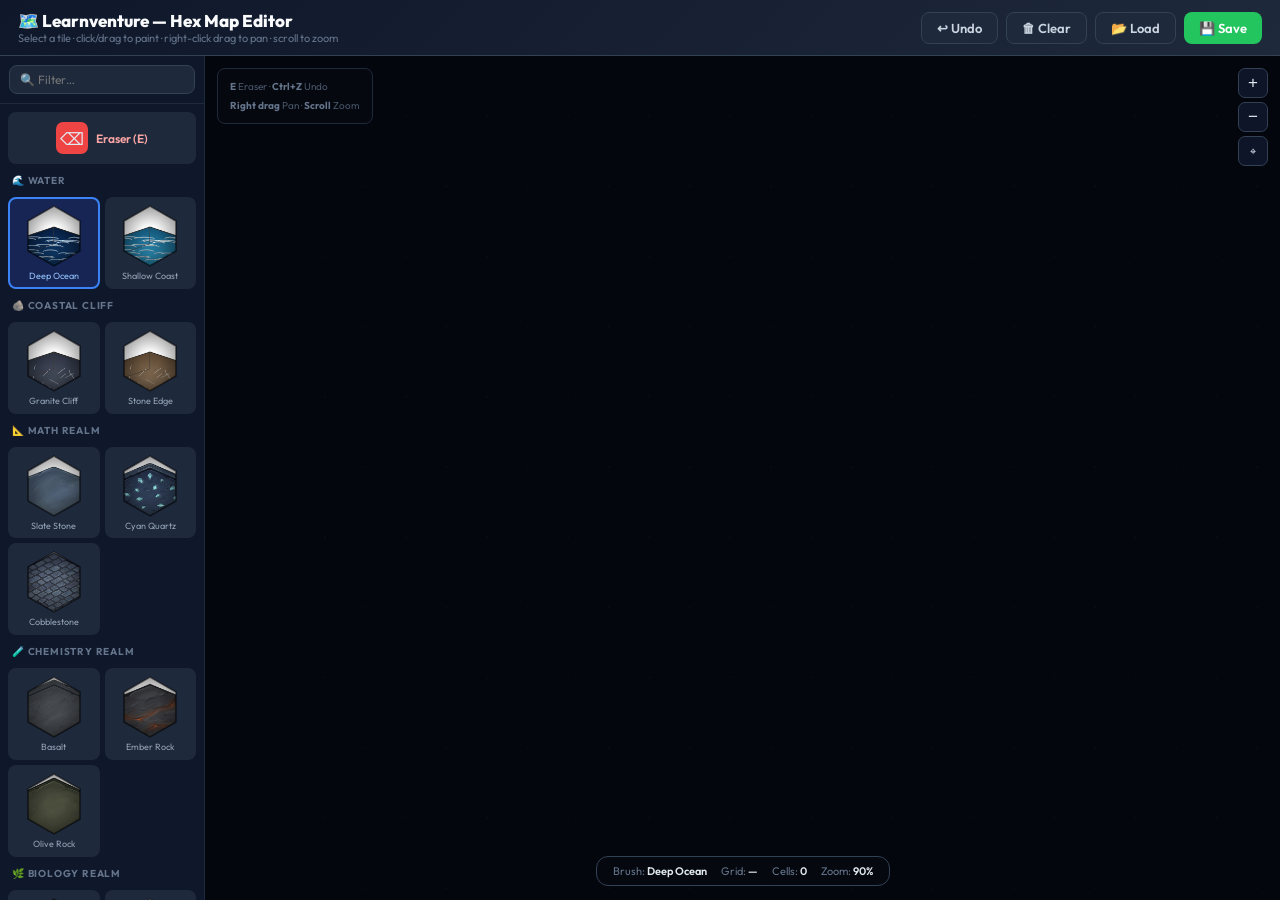
==== commit 0a3fb1bb: "fix: render actual tile images on map using calculated scale (ih=4.44R) to show only top face within" ====
--- a/map-editor.html
+++ b/map-editor.html
@@ -20,69 +20,62 @@
   .btn-success:hover { background: #16a34a; }
   .main { display: flex; flex: 1; overflow: hidden; }
 
-  /* ── Palette ── */
-  .palette { width: 200px; background: #0f172a; border-right: 1px solid #1e293b; display: flex; flex-direction: column; flex-shrink: 0; overflow: hidden; }
-  .palette-search { padding: 9px; border-bottom: 1px solid #1e293b; }
-  .palette-search input { width: 100%; padding: 6px 10px; border-radius: 8px; border: 1px solid #334155; background: #1e293b; color: #e2e8f0; font-family: 'Outfit', sans-serif; font-size: 12px; outline: none; }
-  .palette-sections { overflow-y: auto; flex: 1; padding: 8px; display: flex; flex-direction: column; gap: 8px; }
-  .pal-group-title { font-size: 10px; font-weight: 700; color: #64748b; letter-spacing: 0.8px; text-transform: uppercase; padding: 2px 4px; }
-  .pal-group { display: grid; grid-template-columns: repeat(2, 1fr); gap: 5px; }
+  .palette { width: 205px; background: #0f172a; border-right: 1px solid #1e293b; display: flex; flex-direction: column; flex-shrink: 0; overflow: hidden; }
+  .pal-search { padding: 9px; border-bottom: 1px solid #1e293b; }
+  .pal-search input { width: 100%; padding: 6px 10px; border-radius: 8px; border: 1px solid #334155; background: #1e293b; color: #e2e8f0; font-family: 'Outfit', sans-serif; font-size: 12px; outline: none; }
+  .pal-body { overflow-y: auto; flex: 1; padding: 8px; display: flex; flex-direction: column; gap: 8px; }
+  .grp-title { font-size: 10px; font-weight: 700; color: #64748b; letter-spacing: 0.8px; text-transform: uppercase; padding: 2px 4px; }
+  .grp { display: grid; grid-template-columns: repeat(2, 1fr); gap: 5px; }
   .tile-btn { display: flex; flex-direction: column; align-items: center; gap: 3px; padding: 5px; border-radius: 8px; border: 2px solid transparent; background: #1e293b; cursor: pointer; transition: all 0.13s; }
   .tile-btn:hover { background: #293548; border-color: #475569; }
   .tile-btn.active { border-color: #3b82f6; background: #172554; }
-  /* Hex preview swatch */
-  .tile-swatch { width: 72px; height: 64px; }
+  .tile-btn canvas { display: block; border-radius: 4px; }
   .tile-btn span { font-size: 9px; color: #94a3b8; text-align: center; line-height: 1.2; }
   .tile-btn.active span { color: #93c5fd; }
   .eraser-btn { grid-column: span 2; display: flex; flex-direction: row; align-items: center; justify-content: center; gap: 8px; padding: 8px; border-radius: 8px; border: 2px solid transparent; background: #1e293b; cursor: pointer; transition: all 0.13s; }
-  .eraser-btn:hover { background: #2e1a1a; border-color: #7f1d1d; }
+  .eraser-btn:hover { border-color: #7f1d1d; background: #2e1a1a; }
   .eraser-btn.active { border-color: #ef4444; background: #2e1a1a; }
-  .eraser-icon { width: 32px; height: 32px; background: #ef4444; border-radius: 7px; display: flex; align-items: center; justify-content: center; font-size: 17px; }
+  .erase-ico { width: 32px; height: 32px; background: #ef4444; border-radius: 7px; display: flex; align-items: center; justify-content: center; font-size: 17px; }
   .eraser-btn span { font-size: 12px; color: #fca5a5; font-weight: 600; }
 
-  /* ── Canvas wrap ── */
   .canvas-wrap { flex: 1; position: relative; overflow: hidden; }
-  canvas#map-canvas { display: block; cursor: crosshair; background: #040609; }
-
-  /* ── HUD ── */
+  canvas#mc { display: block; cursor: crosshair; }
+
   .hud { position: absolute; bottom: 14px; left: 50%; transform: translateX(-50%); display: flex; gap: 14px; background: rgba(6,9,16,0.9); border: 1px solid #334155; border-radius: 12px; padding: 7px 16px; backdrop-filter: blur(10px); white-space: nowrap; }
   .hud-item { font-size: 11px; color: #64748b; }
   .hud-item strong { color: #e2e8f0; font-weight: 600; }
-  /* ── Zoom ── */
-  .zoom-ctrls { position: absolute; top: 12px; right: 12px; display: flex; flex-direction: column; gap: 4px; }
-  .zbtn { width: 30px; height: 30px; border-radius: 7px; border: 1px solid #334155; background: rgba(15,23,42,0.92); color: #e2e8f0; font-size: 17px; cursor: pointer; display: flex; align-items: center; justify-content: center; transition: background 0.13s; }
-  .zbtn:hover { background: #1e293b; }
-  /* ── Keys hint ── */
-  .keys { position: absolute; top: 12px; left: 12px; background: rgba(6,9,16,0.85); border: 1px solid #1e293b; border-radius: 8px; padding: 8px 12px; font-size: 10px; color: #475569; line-height: 1.9; }
+  .zc { position: absolute; top: 12px; right: 12px; display: flex; flex-direction: column; gap: 4px; }
+  .zb { width: 30px; height: 30px; border-radius: 7px; border: 1px solid #334155; background: rgba(15,23,42,0.92); color: #e2e8f0; font-size: 17px; cursor: pointer; display: flex; align-items: center; justify-content: center; transition: background 0.13s; }
+  .zb:hover { background: #1e293b; }
+  .keys { position: absolute; top: 12px; left: 12px; background: rgba(6,9,16,0.85); border: 1px solid #1e293b; border-radius: 8px; padding: 8px 12px; font-size: 10px; color: #475569; line-height: 1.9; pointer-events: none; }
   .keys strong { color: #64748b; }
-  /* ── Toast ── */
   #toast { position: fixed; bottom: 72px; left: 50%; transform: translateX(-50%) translateY(14px); background: #22c55e; color: white; padding: 9px 20px; border-radius: 10px; font-size: 13px; font-weight: 600; pointer-events: none; opacity: 0; transition: all 0.28s; z-index: 999; }
   #toast.show { opacity: 1; transform: translateX(-50%) translateY(0); }
 </style>
 </head>
 <body>
 <header>
-  <div><h1>🗺️ Learnventure — Hex Map Editor</h1><p>Select a tile · click / drag to paint · right-click drag to pan · scroll to zoom</p></div>
+  <div><h1>🗺️ Learnventure — Hex Map Editor</h1><p>Select a tile · click/drag to paint · right-click drag to pan · scroll to zoom</p></div>
   <div class="header-btns">
-    <button class="btn btn-ghost" id="btn-undo">↩ Undo</button>
-    <button class="btn btn-ghost" id="btn-clear">🗑 Clear</button>
-    <button class="btn btn-ghost" id="btn-load">📂 Load</button>
-    <button class="btn btn-success" id="btn-save">💾 Save</button>
-    <input type="file" id="file-input" accept=".json" style="display:none">
+    <button class="btn btn-ghost" id="b-undo">↩ Undo</button>
+    <button class="btn btn-ghost" id="b-clear">🗑 Clear</button>
+    <button class="btn btn-ghost" id="b-load">📂 Load</button>
+    <button class="btn btn-success" id="b-save">💾 Save</button>
+    <input type="file" id="fi" accept=".json" style="display:none">
   </div>
 </header>
 <div class="main">
   <div class="palette">
-    <div class="palette-search"><input id="srch" type="text" placeholder="🔍 Filter…"></div>
-    <div class="palette-sections" id="pal"></div>
+    <div class="pal-search"><input id="srch" type="text" placeholder="🔍 Filter…"></div>
+    <div class="pal-body" id="pal"></div>
   </div>
-  <div class="canvas-wrap" id="cwrap">
-    <canvas id="map-canvas"></canvas>
+  <div class="canvas-wrap" id="cw">
+    <canvas id="mc"></canvas>
     <div class="keys"><strong>E</strong> Eraser · <strong>Ctrl+Z</strong> Undo<br><strong>Right drag</strong> Pan · <strong>Scroll</strong> Zoom</div>
-    <div class="zoom-ctrls">
-      <button class="zbtn" id="zi">+</button>
-      <button class="zbtn" id="zo">−</button>
-      <button class="zbtn" id="zr" style="font-size:11px">⌖</button>
+    <div class="zc">
+      <button class="zb" id="zi">+</button>
+      <button class="zb" id="zo">−</button>
+      <button class="zb" id="zr" style="font-size:11px">⌖</button>
     </div>
     <div class="hud">
       <div class="hud-item">Brush: <strong id="h-tile">Deep Ocean</strong></div>
@@ -95,64 +88,65 @@
 <div id="toast"></div>
 
 <script>
-// ════════════════════════════════════════════════
-//  TILE DEFINITIONS  — flat hex fill styles
-// ════════════════════════════════════════════════
+// ══════════════════════════════════════════════════
+//  TILE REGISTRY
+// ══════════════════════════════════════════════════
 const TILES = {
-  hex_water_deep:    { label:'Deep Ocean',    group:'🌊 Water',          inner:'#0a2d5e', outer:'#051830', pat:'waves',   line:'rgba(80,160,240,0.45)',  src:'assets/hex/hex_water_deep.jpg'    },
-  hex_water_shallow: { label:'Shallow Coast', group:'🌊 Water',          inner:'#1066a0', outer:'#084060', pat:'ripples', line:'rgba(120,220,255,0.45)', src:'assets/hex/hex_water_shallow.jpg' },
-  hex_cliff_rock:    { label:'Granite Cliff', group:'🪨 Coastal Cliff',   inner:'#363e4a', outer:'#1a2030', pat:'cracks',  line:'rgba(0,0,0,0.6)',        src:'assets/hex/hex_cliff_rock.jpg'    },
-  hex_cliff_coastal: { label:'Stone Edge',    group:'🪨 Coastal Cliff',   inner:'#7a6650', outer:'#4a3c2a', pat:'stones',  line:'rgba(0,0,0,0.5)',        src:'assets/hex/hex_cliff_coastal.jpg' },
-  hex_math_slate:    { label:'Slate Stone',   group:'📐 Math Realm',      inner:'#2e4268', outer:'#162038', pat:'smooth',  line:null,                     src:'assets/hex/hex_math_slate.jpg'    },
-  hex_math_crystal:  { label:'Cyan Quartz',   group:'📐 Math Realm',      inner:'#1a3060', outer:'#0a1030', pat:'crystals',line:'rgba(80,200,255,0.5)',   src:'assets/hex/hex_math_crystal.jpg'  },
-  hex_math_cobble:   { label:'Cobblestone',   group:'📐 Math Realm',      inner:'#3a4870', outer:'#1a2848', pat:'cobble',  line:'rgba(0,0,0,0.35)',       src:'assets/hex/hex_math_cobble.jpg'   },
-  hex_chem_basalt:   { label:'Basalt',         group:'🧪 Chemistry Realm', inner:'#2a2a30', outer:'#111116', pat:'smooth',  line:null,                     src:'assets/hex/hex_chem_basalt.jpg'   },
-  hex_chem_ember:    { label:'Ember Rock',    group:'🧪 Chemistry Realm', inner:'#1e0e08', outer:'#0c0400', pat:'ember',   line:'rgba(220,80,0,0.6)',     src:'assets/hex/hex_chem_ember.jpg'    },
-  hex_chem_olive:    { label:'Olive Rock',    group:'🧪 Chemistry Realm', inner:'#2e3a18', outer:'#141c08', pat:'smooth',  line:null,                     src:'assets/hex/hex_chem_olive.jpg'    },
-  hex_bio_moss:      { label:'Forest Moss',   group:'🌿 Biology Realm',   inner:'#2a5018', outer:'#102408', pat:'organic', line:'rgba(80,200,40,0.35)',   src:'assets/hex/hex_bio_moss.jpg'      },
-  hex_bio_spore:     { label:'Spore Stone',   group:'🌿 Biology Realm',   inner:'#143018', outer:'#060e08', pat:'spores',  line:'rgba(60,220,130,0.6)',   src:'assets/hex/hex_bio_spore.jpg'     },
-  hex_bio_timber:    { label:'Timber',         group:'🌿 Biology Realm',   inner:'#3a2010', outer:'#180a04', pat:'planks',  line:'rgba(0,0,0,0.3)',        src:'assets/hex/hex_bio_timber.jpg'    },
-  hex_phys_steel:    { label:'Steel Plate',   group:'⚡ Physics Realm',   inner:'#2a3848', outer:'#101820', pat:'rivets',  line:'rgba(180,210,240,0.3)',  src:'assets/hex/hex_phys_steel.jpg'    },
-  hex_phys_circuit:  { label:'Circuit',        group:'⚡ Physics Realm',   inner:'#20183a', outer:'#0a0818', pat:'circuit', line:'rgba(140,60,255,0.5)',   src:'assets/hex/hex_phys_circuit.jpg'  },
-  hex_phys_obsidian: { label:'Obsidian',       group:'⚡ Physics Realm',   inner:'#181820', outer:'#06060c', pat:'smooth',  line:'rgba(60,60,90,0.3)',     src:'assets/hex/hex_phys_obsidian.jpg' },
-  hex_shop_plaza:    { label:'Limestone',      group:'🏪 Shop Area',       inner:'#d4a84a', outer:'#8a6820', pat:'cobble',  line:'rgba(80,50,0,0.3)',      src:'assets/hex/hex_shop_plaza.jpg'    },
-  hex_shop_timber:   { label:'Oak Wood',       group:'🏪 Shop Area',       inner:'#7a4820', outer:'#3c200a', pat:'planks',  line:'rgba(0,0,0,0.35)',       src:'assets/hex/hex_shop_timber.jpg'   },
-  hex_shop_brick:    { label:'Terracotta',     group:'🏪 Shop Area',       inner:'#b04030', outer:'#701c10', pat:'brick',   line:'rgba(0,0,0,0.3)',        src:'assets/hex/hex_shop_brick.jpg'    },
-  hex_shop_marble:   { label:'Gold Marble',   group:'🏪 Shop Area',       inner:'#dccfb2', outer:'#a89070', pat:'marble',  line:'rgba(190,150,50,0.45)', src:'assets/hex/hex_shop_marble.jpg'   },
+  hex_water_deep:    { label:'Deep Ocean',    group:'🌊 Water',           src:'assets/hex/hex_water_deep.jpg',    fb:['#0a2d5e','#051830'] },
+  hex_water_shallow: { label:'Shallow Coast', group:'🌊 Water',           src:'assets/hex/hex_water_shallow.jpg', fb:['#1066a0','#084060'] },
+  hex_cliff_rock:    { label:'Granite Cliff', group:'🪨 Coastal Cliff',    src:'assets/hex/hex_cliff_rock.jpg',    fb:['#363e4a','#1a2030'] },
+  hex_cliff_coastal: { label:'Stone Edge',    group:'🪨 Coastal Cliff',    src:'assets/hex/hex_cliff_coastal.jpg', fb:['#7a6650','#4a3c2a'] },
+  hex_math_slate:    { label:'Slate Stone',   group:'📐 Math Realm',       src:'assets/hex/hex_math_slate.jpg',    fb:['#2e4268','#162038'] },
+  hex_math_crystal:  { label:'Cyan Quartz',   group:'📐 Math Realm',       src:'assets/hex/hex_math_crystal.jpg',  fb:['#1a3060','#0a1030'] },
+  hex_math_cobble:   { label:'Cobblestone',   group:'📐 Math Realm',       src:'assets/hex/hex_math_cobble.jpg',   fb:['#3a4870','#1a2848'] },
+  hex_chem_basalt:   { label:'Basalt',         group:'🧪 Chemistry Realm',  src:'assets/hex/hex_chem_basalt.jpg',   fb:['#2a2a30','#111116'] },
+  hex_chem_ember:    { label:'Ember Rock',    group:'🧪 Chemistry Realm',  src:'assets/hex/hex_chem_ember.jpg',    fb:['#1e0e08','#0c0400'] },
+  hex_chem_olive:    { label:'Olive Rock',    group:'🧪 Chemistry Realm',  src:'assets/hex/hex_chem_olive.jpg',    fb:['#2e3a18','#141c08'] },
+  hex_bio_moss:      { label:'Forest Moss',   group:'🌿 Biology Realm',    src:'assets/hex/hex_bio_moss.jpg',      fb:['#2a5018','#102408'] },
+  hex_bio_spore:     { label:'Spore Stone',   group:'🌿 Biology Realm',    src:'assets/hex/hex_bio_spore.jpg',     fb:['#143018','#060e08'] },
+  hex_bio_timber:    { label:'Timber',         group:'🌿 Biology Realm',    src:'assets/hex/hex_bio_timber.jpg',    fb:['#3a2010','#180a04'] },
+  hex_phys_steel:    { label:'Steel Plate',   group:'⚡ Physics Realm',    src:'assets/hex/hex_phys_steel.jpg',    fb:['#2a3848','#101820'] },
+  hex_phys_circuit:  { label:'Circuit',        group:'⚡ Physics Realm',    src:'assets/hex/hex_phys_circuit.jpg',  fb:['#20183a','#0a0818'] },
+  hex_phys_obsidian: { label:'Obsidian',       group:'⚡ Physics Realm',    src:'assets/hex/hex_phys_obsidian.jpg', fb:['#181820','#06060c'] },
+  hex_shop_plaza:    { label:'Limestone',      group:'🏪 Shop Area',        src:'assets/hex/hex_shop_plaza.jpg',    fb:['#d4a84a','#8a6820'] },
+  hex_shop_timber:   { label:'Oak Wood',       group:'🏪 Shop Area',        src:'assets/hex/hex_shop_timber.jpg',   fb:['#7a4820','#3c200a'] },
+  hex_shop_brick:    { label:'Terracotta',     group:'🏪 Shop Area',        src:'assets/hex/hex_shop_brick.jpg',    fb:['#b04030','#701c10'] },
+  hex_shop_marble:   { label:'Gold Marble',   group:'🏪 Shop Area',        src:'assets/hex/hex_shop_marble.jpg',   fb:['#dccfb2','#a89070'] },
 };
 const GROUPS = [...new Set(Object.values(TILES).map(t => t.group))];
 
-// ════════════════════════════════════════════════
-//  HEX GEOMETRY  — pointy-top, offset staggered
-// ════════════════════════════════════════════════
-const BASE_R = 50;
+// ══════════════════════════════════════════════════
+//  HEX GEOMETRY  — pointy-top staggered rows
+//  For pointy-top: vertices at 30+60*i degrees
+//  dx = sqrt(3)*R   dy = 1.5*R
+//  Odd rows shift right by dx/2
+// ══════════════════════════════════════════════════
+const BASE_R = 52;
 const SQ3 = Math.sqrt(3);
 
 function cellCentre(c, r, px, py, z) {
   const R = BASE_R * z;
-  return {
-    sx: c * SQ3 * R + (r & 1) * SQ3 * R / 2 + px,
-    sy: r * 1.5 * R + py
-  };
-}
-
-function hexPath(ctx, sx, sy, R) {
+  return { sx: c * SQ3 * R + (r & 1) * SQ3 * R / 2 + px,
+           sy: r * 1.5 * R + py };
+}
+
+function buildHexPath(ctx, sx, sy, R) {
   ctx.beginPath();
   for (let i = 0; i < 6; i++) {
-    const a = Math.PI / 3 * i + Math.PI / 6;   // pointy-top: 30,90,150,210,270,330°
-    const x = sx + R * Math.cos(a), y = sy + R * Math.sin(a);
-    i === 0 ? ctx.moveTo(x, y) : ctx.lineTo(x, y);
+    const a = Math.PI / 3 * i + Math.PI / 6;
+    i === 0 ? ctx.moveTo(sx + R * Math.cos(a), sy + R * Math.sin(a))
+            : ctx.lineTo(sx + R * Math.cos(a), sy + R * Math.sin(a));
   }
   ctx.closePath();
 }
 
 function nearestCell(px, py, panX, panY, zoom) {
   const R = BASE_R * zoom;
-  const approxR = Math.round((py - panY) / (1.5 * R));
-  const approxC = Math.round((px - panX - (approxR & 1) * SQ3 * R / 2) / (SQ3 * R));
-  let best = Infinity, bc = approxC, br = approxR;
+  const ar = Math.round((py - panY) / (1.5 * R));
+  const ac = Math.round((px - panX - (ar & 1) * SQ3 * R / 2) / (SQ3 * R));
+  let best = Infinity, bc = ac, br = ar;
   for (let dr = -2; dr <= 2; dr++) for (let dc = -2; dc <= 2; dc++) {
-    const c = approxC + dc, r = approxR + dr;
+    const c = ac + dc, r = ar + dr;
     const { sx, sy } = cellCentre(c, r, panX, panY, zoom);
     const d = Math.hypot(px - sx, py - sy);
     if (d < best) { best = d; bc = c; br = r; }
@@ -160,235 +154,153 @@
   return { col: bc, row: br };
 }
 
-// ════════════════════════════════════════════════
-//  FLAT HEX DRAW  — canvas-rendered tiles
-// ════════════════════════════════════════════════
-function drawHex(ctx, sx, sy, R, tid) {
-  const t = TILES[tid]; if (!t) return;
-
-  // 1. Gradient fill
-  hexPath(ctx, sx, sy, R);
-  const g = ctx.createRadialGradient(sx, sy - R * 0.2, R * 0.05, sx, sy + R * 0.3, R * 1.15);
-  g.addColorStop(0, t.inner);
-  g.addColorStop(1, t.outer);
-  ctx.fillStyle = g;
-  ctx.fill();
-
-  // 2. Pattern detail (clipped)
-  if (R > 10 && t.pat !== 'smooth') {
+// ══════════════════════════════════════════════════
+//  TILE RENDERING
+//
+//  Our tiles are AI-generated 1024×1024 isometric 3D hex block renders.
+//  The top face (the actual texture) lives in approximately the top 8-53% 
+//  of the image height.  The 3D depth sides occupy the remaining 47-100%.
+//
+//  To show ONLY the top face in the hex polygon:
+//    ih = 2R / (0.53 - 0.08) = 4.44R   (scale so top face = 2R = hex height)
+//    iy = sy - R - 0.08 * ih = sy - 1.355R
+//
+//  The hex clip polygon removes everything outside the hex boundary —
+//  so the top-face texture fills the hex cleanly, no white BG visible.
+// ══════════════════════════════════════════════════
+function drawTile(ctx, sx, sy, R, tid) {
+  const t   = TILES[tid];
+  const img = tileImgs[tid];
+
+  // ── 1. Fallback gradient base (visible if image not loaded yet) ──
+  buildHexPath(ctx, sx, sy, R);
+  const bg = ctx.createRadialGradient(sx, sy - R * 0.2, R * 0.05, sx, sy + R * 0.3, R * 1.1);
+  bg.addColorStop(0, t.fb[0]); bg.addColorStop(1, t.fb[1]);
+  ctx.fillStyle = bg; ctx.fill();
+
+  // ── 2. Image overlay (clipped to hex, scaled to show top face only) ──
+  if (img && img.complete && img.naturalWidth > 0) {
     ctx.save();
-    hexPath(ctx, sx, sy, R);
+    buildHexPath(ctx, sx, sy, R);
     ctx.clip();
-    drawPat(ctx, sx, sy, R, t);
+
+    // Scale factor: ih = 4.44 * R (top-face occupies ~45% of image height)
+    // Vertical offset: position so top face aligns with hex top (-R) to bottom (+R)
+    //   iy = sy - R - 0.08 * ih  →  iy = sy - ih * 0.305  (where ih = 4.44R)
+    const ih = R * 4.44;
+    ctx.drawImage(img, sx - ih * 0.5, sy - ih * 0.305, ih, ih);
+
     ctx.restore();
   }
 
-  // 3. Inner rim highlight
+  // ── 3. Edge vignette for depth/definition ──
   ctx.save();
-  hexPath(ctx, sx, sy, R * 0.88);
-  ctx.strokeStyle = 'rgba(255,255,255,0.07)';
-  ctx.lineWidth = Math.max(0.5, R * 0.06);
+  buildHexPath(ctx, sx, sy, R);
+  ctx.clip();
+  const vg = ctx.createRadialGradient(sx, sy, R * 0.3, sx, sy, R * 1.05);
+  vg.addColorStop(0, 'rgba(0,0,0,0)');
+  vg.addColorStop(1, 'rgba(0,0,0,0.38)');
+  ctx.fillStyle = vg; ctx.fill();
+  ctx.restore();
+
+  // ── 4. Hex border ──
+  buildHexPath(ctx, sx, sy, R);
+  ctx.strokeStyle = 'rgba(0,0,0,0.55)';
+  ctx.lineWidth = Math.max(0.6, R * 0.042);
   ctx.stroke();
-  ctx.restore();
-
-  // 4. Outer border
-  hexPath(ctx, sx, sy, R);
-  ctx.strokeStyle = 'rgba(0,0,0,0.45)';
-  ctx.lineWidth = Math.max(0.6, R * 0.04);
-  ctx.stroke();
-}
-
-function drawPat(ctx, sx, sy, R, t) {
-  const fade = Math.min(1, (R - 10) / 18);
-  if (fade <= 0) return;
-  ctx.globalAlpha = fade;
-  const lc = t.line || 'rgba(255,255,255,0.25)';
-  const lw = Math.max(0.6, R * 0.045);
-
-  if (t.pat === 'waves' || t.pat === 'ripples') {
-    ctx.strokeStyle = lc; ctx.lineWidth = lw;
-    const n = Math.max(2, Math.round(R * 0.12));
-    for (let i = -n; i <= n; i++) {
-      const wy = sy + i * R * 0.22;
-      ctx.beginPath(); ctx.arc(sx - R * 0.25, wy, R * 0.32, Math.PI, 0); ctx.stroke();
-      ctx.beginPath(); ctx.arc(sx + R * 0.25, wy + R * 0.11, R * 0.32, Math.PI, 0); ctx.stroke();
-    }
-  } else if (t.pat === 'crystals') {
-    ctx.fillStyle = lc;
-    const pts = [[-0.32,-0.28],[0.22,-0.12],[-0.08,0.25],[0.34,0.28],[-0.42,0.10],[0.06,-0.40]];
-    for (const [ox,oy] of pts) {
-      const s = R * 0.12;
-      ctx.beginPath();
-      ctx.moveTo(sx+ox*R, sy+oy*R-s);
-      ctx.lineTo(sx+ox*R+s*0.55, sy+oy*R+s*0.28);
-      ctx.lineTo(sx+ox*R, sy+oy*R+s*0.65);
-      ctx.lineTo(sx+ox*R-s*0.55, sy+oy*R+s*0.28);
-      ctx.closePath(); ctx.fill();
-    }
-  } else if (t.pat === 'cracks') {
-    ctx.strokeStyle = lc; ctx.lineWidth = lw;
-    const segs = [[0,-0.5,0.35,0.1],[0.35,0.1,-0.15,0.5],[-0.15,0.5,-0.45,0.2],[-0.45,-0.1,0,-0.5],[-0.45,-0.1,-0.45,0.2]];
-    for (const [x1,y1,x2,y2] of segs) {
-      ctx.beginPath(); ctx.moveTo(sx+x1*R,sy+y1*R); ctx.lineTo(sx+x2*R,sy+y2*R); ctx.stroke();
-    }
-  } else if (t.pat === 'ember') {
-    ctx.strokeStyle = lc; ctx.lineWidth = lw * 1.2;
-    const veins = [[-0.4,0.1,-0.1,-0.3],[0.3,0.2,0,-0.2],[-0.2,-0.1,0.4,0.3],[0.1,0.3,0.3,-0.1]];
-    for (const [x1,y1,x2,y2] of veins) {
-      ctx.beginPath(); ctx.moveTo(sx+x1*R,sy+y1*R); ctx.lineTo(sx+x2*R,sy+y2*R); ctx.stroke();
-    }
-  } else if (t.pat === 'organic') {
-    ctx.strokeStyle = lc; ctx.lineWidth = lw;
-    ctx.beginPath(); ctx.arc(sx-0.2*R,sy-0.1*R,R*0.28,0,Math.PI*2); ctx.stroke();
-    ctx.beginPath(); ctx.arc(sx+0.28*R,sy+0.18*R,R*0.20,0,Math.PI*2); ctx.stroke();
-  } else if (t.pat === 'spores') {
-    ctx.fillStyle = lc;
-    const spts = [[-0.32,-0.22],[0.24,-0.34],[-0.10,0.30],[0.38,0.12],[-0.42,0.20],[0.08,-0.12]];
-    for (const [ox,oy] of spts) {
-      ctx.beginPath(); ctx.arc(sx+ox*R,sy+oy*R,R*0.055,0,Math.PI*2); ctx.fill();
-    }
-  } else if (t.pat === 'planks') {
-    ctx.strokeStyle = lc; ctx.lineWidth = lw * 1.4;
-    const n = Math.max(2, Math.round(R * 0.1));
-    for (let i = -n; i <= n; i++) {
-      ctx.beginPath(); ctx.moveTo(sx-R,sy+i*R*0.28); ctx.lineTo(sx+R,sy+i*R*0.28); ctx.stroke();
-    }
-    ctx.lineWidth = lw * 0.4;
-    ctx.beginPath(); ctx.moveTo(sx+R*0.1, sy-R); ctx.lineTo(sx+R*0.1, sy+R); ctx.stroke();
-    ctx.beginPath(); ctx.moveTo(sx-R*0.5, sy-R); ctx.lineTo(sx-R*0.5, sy+R); ctx.stroke();
-  } else if (t.pat === 'cobble') {
-    ctx.strokeStyle = lc; ctx.lineWidth = lw * 0.85;
-    const cobs = [[-0.28,-0.30,0.26,0.19],[-0.04,0.08,0.22,0.18],[0.28,-0.12,0.21,0.17],[-0.38,0.22,0.24,0.15],[0.08,-0.38,0.22,0.18]];
-    for (const [ox,oy,rw,rh] of cobs) { ctx.beginPath(); ctx.ellipse(sx+ox*R,sy+oy*R,rw*R,rh*R,ox*0.4,0,Math.PI*2); ctx.stroke(); }
-  } else if (t.pat === 'brick') {
-    ctx.strokeStyle = lc; ctx.lineWidth = lw * 0.8;
-    const n = Math.max(2, Math.round(R * 0.1));
-    for (let row = -n; row <= n; row++) {
-      const ry = sy + row * R * 0.25;
-      ctx.beginPath(); ctx.moveTo(sx-R, ry); ctx.lineTo(sx+R, ry); ctx.stroke();
-      const sh = row % 2 === 0 ? 0 : R * 0.38;
-      for (let ci = -2; ci <= 2; ci++) {
-        const rx = sx + ci * R * 0.76 + sh;
-        ctx.beginPath(); ctx.moveTo(rx,ry); ctx.lineTo(rx,ry+R*0.25); ctx.stroke();
-      }
-    }
-  } else if (t.pat === 'rivets') {
-    ctx.fillStyle = lc;
-    const rpos = [[-0.52,-0.22],[0.52,-0.22],[-0.52,0.22],[0.52,0.22],[0,-0.55],[0,0.55]];
-    for (const [ox,oy] of rpos) { ctx.beginPath(); ctx.arc(sx+ox*R,sy+oy*R,R*0.06,0,Math.PI*2); ctx.fill(); }
-    ctx.strokeStyle = 'rgba(150,180,210,0.15)'; ctx.lineWidth = lw * 0.5;
-    ctx.beginPath(); ctx.moveTo(sx-R*0.5,sy); ctx.lineTo(sx+R*0.5,sy); ctx.stroke();
-    ctx.beginPath(); ctx.moveTo(sx,sy-R*0.4); ctx.lineTo(sx,sy+R*0.4); ctx.stroke();
-  } else if (t.pat === 'circuit') {
-    ctx.strokeStyle = lc; ctx.lineWidth = lw;
-    const segs2 = [[-0.4,-0.3,0,0],[0,0,0.4,-0.3],[0,0,0,0.4],[0,0.4,-0.35,0.4],[-0.35,0.4,-0.35,0],[-0.35,0,-0.4,-0.3]];
-    for (const [x1,y1,x2,y2] of segs2) { ctx.beginPath(); ctx.moveTo(sx+x1*R,sy+y1*R); ctx.lineTo(sx+x2*R,sy+y2*R); ctx.stroke(); }
-    ctx.fillStyle = lc;
-    for (const [ox,oy] of [[-0.4,-0.3],[0,0],[0.4,-0.3],[0,0.4],[-0.35,0.4],[-0.35,0]]) {
-      ctx.beginPath(); ctx.arc(sx+ox*R,sy+oy*R,R*0.05,0,Math.PI*2); ctx.fill();
-    }
-  } else if (t.pat === 'stones') {
-    ctx.strokeStyle = lc; ctx.lineWidth = lw;
-    const st = [[-0.30,-0.22,0.26,0.18],[-0.05,0.10,0.23,0.18],[0.28,-0.10,0.22,0.16],[-0.36,0.24,0.24,0.14]];
-    for (const [ox,oy,rw,rh] of st) { ctx.beginPath(); ctx.ellipse(sx+ox*R,sy+oy*R,rw*R,rh*R,0,0,Math.PI*2); ctx.stroke(); }
-  } else if (t.pat === 'marble') {
-    ctx.strokeStyle = lc; ctx.lineWidth = lw;
-    [[-0.4,-0.4,0.2,0.3],[0.3,-0.2,-0.3,0.4],[-0.2,0.1,0.4,-0.3]].forEach(([x1,y1,x2,y2]) => {
-      ctx.beginPath(); ctx.moveTo(sx+x1*R,sy+y1*R); ctx.lineTo(sx+x2*R,sy+y2*R); ctx.stroke();
-    });
-  }
-  ctx.globalAlpha = 1;
-}
-
-// ════════════════════════════════════════════════
-//  PALETTE PREVIEW  — hex-clipped image swatches
-// ════════════════════════════════════════════════
-const imgs = {}, previews = {};
-let loadedN = 0, totalN = 0;
-
-function buildSwatchCanvas(id) {
-  let cvs = previews[id];
-  if (!cvs) {
-    cvs = document.createElement('canvas');
-    cvs.width = 72; cvs.height = 64;
-    previews[id] = cvs;
-  }
+}
+
+// ══════════════════════════════════════════════════
+//  IMAGE PRELOAD + PALETTE SWATCHES
+// ══════════════════════════════════════════════════
+const tileImgs   = {};
+const swatchCvs  = {};
+let   loadedN = 0, totalN = 0;
+
+function makeSwatchCanvas(tid) {
+  const cvs = document.createElement('canvas');
+  cvs.width = 72; cvs.height = 64;
   const pc = cvs.getContext('2d');
-  const W = 72, H = 64, cx = W/2, cy = H/2, R = Math.min(W,H)/2 - 2;
-  pc.clearRect(0, 0, W, H);
-
-  // Hex clip
+  const W = 72, H = 64, cx = W / 2, cy = H / 2;
+  const R = Math.min(W, H) / 2 - 2;
+
+  // Build hex clip
   pc.save();
   pc.beginPath();
   for (let i = 0; i < 6; i++) {
-    const a = Math.PI/3*i + Math.PI/6;
-    const x = cx+R*Math.cos(a), y = cy+R*Math.sin(a);
-    i===0 ? pc.moveTo(x,y) : pc.lineTo(x,y);
+    const a = Math.PI / 3 * i + Math.PI / 6;
+    i === 0 ? pc.moveTo(cx + R * Math.cos(a), cy + R * Math.sin(a))
+            : pc.lineTo(cx + R * Math.cos(a), cy + R * Math.sin(a));
   }
   pc.closePath();
   pc.clip();
 
-  const img = imgs[id];
-  const t   = TILES[id];
+  const img = tileImgs[tid];
+  const t   = TILES[tid];
   if (img && img.complete && img.naturalWidth > 0) {
-    // Show the reference image clipped to hex (palette only, not map)
-    const iw = R * 2.8, ih = iw;
-    pc.drawImage(img, cx-iw/2, cy-ih*0.65, iw, ih);
+    // Same scale formula as main map rendering
+    const ih = R * 4.44;
+    pc.drawImage(img, cx - ih * 0.5, cy - ih * 0.305, ih, ih);
   } else {
-    // Fallback flat colour
-    const g = pc.createRadialGradient(cx,cy-R*0.2,R*0.05,cx,cy+R*0.3,R*1.1);
-    g.addColorStop(0, t.inner); g.addColorStop(1, t.outer);
+    // Fallback gradient
+    const g = pc.createRadialGradient(cx, cy - R * 0.2, 0, cx, cy + R * 0.3, R * 1.1);
+    g.addColorStop(0, t.fb[0]); g.addColorStop(1, t.fb[1]);
     pc.fillStyle = g; pc.fill();
   }
+
+  // Vignette
+  const vg = pc.createRadialGradient(cx, cy, R * 0.3, cx, cy, R * 1.05);
+  vg.addColorStop(0, 'rgba(0,0,0,0)'); vg.addColorStop(1, 'rgba(0,0,0,0.4)');
+  pc.fillStyle = vg; pc.fill();
   pc.restore();
 
   // Border
   pc.beginPath();
   for (let i = 0; i < 6; i++) {
-    const a = Math.PI/3*i + Math.PI/6;
-    const x = cx+R*Math.cos(a), y = cy+R*Math.sin(a);
-    i===0 ? pc.moveTo(x,y) : pc.lineTo(x,y);
+    const a = Math.PI / 3 * i + Math.PI / 6;
+    i === 0 ? pc.moveTo(cx + R * Math.cos(a), cy + R * Math.sin(a))
+            : pc.lineTo(cx + R * Math.cos(a), cy + R * Math.sin(a));
   }
   pc.closePath();
-  pc.strokeStyle = 'rgba(0,0,0,0.55)'; pc.lineWidth = 1.5; pc.stroke();
+  pc.strokeStyle = 'rgba(0,0,0,0.6)'; pc.lineWidth = 1.5; pc.stroke();
 
   return cvs;
+}
+
+function refreshSwatch(tid) {
+  const cvs = makeSwatchCanvas(tid);
+  swatchCvs[tid] = cvs;
+  const holder = document.getElementById('sw-' + tid);
+  if (holder) { holder.innerHTML = ''; holder.appendChild(cvs); }
 }
 
 function preload() {
   totalN = Object.keys(TILES).length;
   for (const [id, t] of Object.entries(TILES)) {
     const img = new Image();
-    img.onload = img.onerror = () => {
-      loadedN++;
-      buildSwatchCanvas(id);
-      // Refresh palette button preview
-      const el = document.getElementById('swatch-'+id);
-      if (el) { el.innerHTML=''; el.appendChild(buildSwatchCanvas(id)); }
-      render();
-    };
+    img.onload = img.onerror = () => { loadedN++; refreshSwatch(id); render(); };
     img.src = t.src;
-    imgs[id] = img;
-  }
-}
-
-// ════════════════════════════════════════════════
+    tileImgs[id] = img;
+  }
+}
+
+// ══════════════════════════════════════════════════
 //  STATE
-// ════════════════════════════════════════════════
+// ══════════════════════════════════════════════════
 const COLS = 48, ROWS = 34;
-let zoom = 0.9, panX = 140, panY = 60;
+let zoom = 0.9, panX = 120, panY = 60;
 let selTile = 'hex_water_deep', selLabel = 'Deep Ocean';
-let isPaint = false, isPan = false, panSt = {x:0,y:0};
-const undo = [], grid = new Map();
-
-// ════════════════════════════════════════════════
-//  CANVAS
-// ════════════════════════════════════════════════
-const cwrap = document.getElementById('cwrap');
-const can   = document.getElementById('map-canvas');
-const ctx   = can.getContext('2d');
-
-function resize() { can.width = cwrap.clientWidth; can.height = cwrap.clientHeight; render(); }
+let isPaint = false, isPan = false, panSt = { x: 0, y: 0 };
+const undoStack = [], grid = new Map();
+
+// ══════════════════════════════════════════════════
+//  CANVAS + RENDER
+// ══════════════════════════════════════════════════
+const cw  = document.getElementById('cw');
+const can = document.getElementById('mc');
+const ctx = can.getContext('2d');
+
+function resize() { can.width = cw.clientWidth; can.height = cw.clientHeight; render(); }
 window.addEventListener('resize', resize);
 
 function render() {
@@ -396,101 +308,119 @@
   ctx.fillStyle = '#04060e'; ctx.fillRect(0, 0, can.width, can.height);
 
   const R = BASE_R * zoom;
-  const dx = SQ3 * R, dy = 1.5 * R;
-
-  // Faint grid dots
+
+  // Faint grid dots for empty cells
   ctx.fillStyle = 'rgba(255,255,255,0.025)';
   for (let r = 0; r < ROWS; r++) for (let c = 0; c < COLS; c++) {
     const { sx, sy } = cellCentre(c, r, panX, panY, zoom);
-    if (sx < -R||sx > can.width+R||sy < -R||sy > can.height+R) continue;
-    ctx.beginPath(); ctx.arc(sx, sy, 1.2, 0, Math.PI*2); ctx.fill();
-  }
-
-  // Painted tiles
+    if (sx < -R * 2 || sx > can.width + R * 2 || sy < -R * 2 || sy > can.height + R * 2) continue;
+    ctx.beginPath(); ctx.arc(sx, sy, 1.2, 0, Math.PI * 2); ctx.fill();
+  }
+
+  // Draw tiles row by row (top to bottom for correct overlap)
   for (let r = 0; r < ROWS; r++) for (let c = 0; c < COLS; c++) {
     const tid = grid.get(`${c},${r}`); if (!tid) continue;
     const { sx, sy } = cellCentre(c, r, panX, panY, zoom);
-    if (sx+R*1.5<0||sx-R*1.5>can.width||sy+R*1.5<0||sy-R*1.5>can.height) continue;
-    drawHex(ctx, sx, sy, R, tid);
-  }
-}
-
-// ════════════════════════════════════════════════
+    if (sx + R * 3 < 0 || sx - R * 3 > can.width || sy + R * 3 < 0 || sy - R * 3 > can.height) continue;
+    drawTile(ctx, sx, sy, R, tid);
+  }
+
+  // Loading banner
+  if (loadedN < totalN) {
+    ctx.fillStyle = 'rgba(0,0,0,0.55)'; ctx.fillRect(0, 0, can.width, can.height);
+    ctx.fillStyle = '#94a3b8'; ctx.font = 'bold 15px Outfit'; ctx.textAlign = 'center';
+    ctx.fillText(`Loading tiles… ${loadedN} / ${totalN}`, can.width / 2, can.height / 2);
+    ctx.textAlign = 'left';
+  }
+}
+
+// ══════════════════════════════════════════════════
 //  PAINTING
-// ════════════════════════════════════════════════
-function xy(e) {
+// ══════════════════════════════════════════════════
+function canvasXY(e) {
   const rc = can.getBoundingClientRect(), s = e.touches ? e.touches[0] : e;
-  return { px: s.clientX-rc.left, py: s.clientY-rc.top };
+  return { px: s.clientX - rc.left, py: s.clientY - rc.top };
 }
 
 function paint(e) {
   if (!isPaint) return;
-  const { px, py } = xy(e);
+  const { px, py } = canvasXY(e);
   const { col, row } = nearestCell(px, py, panX, panY, zoom);
-  if (col<0||col>=COLS||row<0||row>=ROWS) return;
+  if (col < 0 || col >= COLS || row < 0 || row >= ROWS) return;
   const key = `${col},${row}`, prev = grid.get(key);
   if (selTile === '__erase__') {
-    if (prev !== undefined) { undo.push({key,prev,next:null}); grid.delete(key); update(col,row); render(); }
+    if (prev !== undefined) { undoStack.push({ key, prev, next: null }); grid.delete(key); updateHUD(col, row); render(); }
   } else if (prev !== selTile) {
-    undo.push({key, prev:prev||null, next:selTile}); grid.set(key,selTile); update(col,row); render();
-  }
-}
-
-function update(col,row) {
-  document.getElementById('h-coord').textContent  = `${col},${row}`;
-  document.getElementById('h-count').textContent  = grid.size;
-}
-
+    undoStack.push({ key, prev: prev || null, next: selTile }); grid.set(key, selTile); updateHUD(col, row); render();
+  }
+}
+
+function updateHUD(col, row) {
+  document.getElementById('h-coord').textContent = `${col},${row}`;
+  document.getElementById('h-count').textContent = grid.size;
+}
+
+// ── Input events ──
 can.addEventListener('mousedown', e => {
-  if (e.button===2||e.button===1) { isPan=true; panSt={x:e.clientX-panX,y:e.clientY-panY}; can.style.cursor='grabbing'; e.preventDefault(); return; }
-  isPaint=true; paint(e);
+  if (e.button === 2 || e.button === 1) {
+    isPan = true; panSt = { x: e.clientX - panX, y: e.clientY - panY };
+    can.style.cursor = 'grabbing'; e.preventDefault(); return;
+  }
+  isPaint = true; paint(e);
 });
 can.addEventListener('mousemove', e => {
-  if (isPan) { panX=e.clientX-panSt.x; panY=e.clientY-panSt.y; render(); return; }
+  if (isPan) { panX = e.clientX - panSt.x; panY = e.clientY - panSt.y; render(); return; }
   if (isPaint) { paint(e); return; }
-  const rc=can.getBoundingClientRect();
-  const {col,row}=nearestCell(e.clientX-rc.left,e.clientY-rc.top,panX,panY,zoom);
-  document.getElementById('h-coord').textContent=`${col},${row}`;
+  const rc = can.getBoundingClientRect();
+  const { col, row } = nearestCell(e.clientX - rc.left, e.clientY - rc.top, panX, panY, zoom);
+  document.getElementById('h-coord').textContent = `${col},${row}`;
 });
-can.addEventListener('mouseup',    ()=>{ isPaint=false; isPan=false; can.style.cursor='crosshair'; });
-can.addEventListener('mouseleave', ()=>{ isPaint=false; isPan=false; can.style.cursor='crosshair'; });
-can.addEventListener('contextmenu', e=>e.preventDefault());
+can.addEventListener('mouseup',    () => { isPaint = false; isPan = false; can.style.cursor = 'crosshair'; });
+can.addEventListener('mouseleave', () => { isPaint = false; isPan = false; can.style.cursor = 'crosshair'; });
+can.addEventListener('contextmenu', e => e.preventDefault());
 can.addEventListener('wheel', e => {
   e.preventDefault();
-  const rc=can.getBoundingClientRect(), mx=e.clientX-rc.left, my=e.clientY-rc.top;
-  const d=e.deltaY>0?0.88:1.14, nz=Math.max(0.15,Math.min(6,zoom*d));
-  panX=mx-(mx-panX)*(nz/zoom); panY=my-(my-panY)*(nz/zoom); zoom=nz;
-  document.getElementById('h-zoom').textContent=Math.round(zoom*100)+'%'; render();
-}, {passive:false});
-can.addEventListener('touchstart',e=>{ isPaint=true; paint(e); e.preventDefault(); },{passive:false});
-can.addEventListener('touchmove', e=>{ paint(e); e.preventDefault(); },{passive:false});
-can.addEventListener('touchend',  ()=>{ isPaint=false; });
-
-// ════════════════════════════════════════════════
+  const rc = can.getBoundingClientRect(), mx = e.clientX - rc.left, my = e.clientY - rc.top;
+  const d = e.deltaY > 0 ? 0.88 : 1.14, nz = Math.max(0.15, Math.min(6, zoom * d));
+  panX = mx - (mx - panX) * (nz / zoom); panY = my - (my - panY) * (nz / zoom); zoom = nz;
+  document.getElementById('h-zoom').textContent = Math.round(zoom * 100) + '%'; render();
+}, { passive: false });
+can.addEventListener('touchstart', e => { isPaint = true; paint(e); e.preventDefault(); }, { passive: false });
+can.addEventListener('touchmove',  e => { paint(e); e.preventDefault(); }, { passive: false });
+can.addEventListener('touchend',   () => { isPaint = false; });
+
+// ══════════════════════════════════════════════════
 //  PALETTE UI
-// ════════════════════════════════════════════════
-function buildPal(filter='') {
+// ══════════════════════════════════════════════════
+function buildPalette(filter = '') {
   const pal = document.getElementById('pal');
   pal.innerHTML = '';
   const fl = filter.toLowerCase();
 
-  // Eraser
   const eb = document.createElement('div');
-  eb.className = 'eraser-btn' + (selTile==='__erase__' ? ' active' : '');
-  eb.innerHTML = `<div class="erase-icon">⌫</div><span>Eraser (E)</span>`;
+  eb.className = 'eraser-btn' + (selTile === '__erase__' ? ' active' : '');
+  eb.innerHTML = `<div class="erase-ico">⌫</div><span>Eraser (E)</span>`;
   eb.onclick = () => select('__erase__', 'Eraser');
   pal.appendChild(eb);
 
   for (const group of GROUPS) {
-    const tiles = Object.entries(TILES).filter(([id,t]) => t.group===group && (!fl || t.label.toLowerCase().includes(fl) || id.includes(fl)));
-    if (!tiles.length) continue;
-    const gt = document.createElement('div'); gt.className='pal-group-title'; gt.textContent=group; pal.appendChild(gt);
-    const grp = document.createElement('div'); grp.className='pal-group';
-    for (const [id, t] of tiles) {
+    const matches = Object.entries(TILES).filter(([id, t]) =>
+      t.group === group && (!fl || t.label.toLowerCase().includes(fl) || id.includes(fl)));
+    if (!matches.length) continue;
+
+    const gt = document.createElement('div'); gt.className = 'grp-title'; gt.textContent = group;
+    pal.appendChild(gt);
+    const grp = document.createElement('div'); grp.className = 'grp';
+
+    for (const [id, t] of matches) {
       const btn = document.createElement('div');
-      btn.className = 'tile-btn' + (selTile===id ? ' active' : '');
-      const sw = document.createElement('div'); sw.className='tile-swatch'; sw.id='swatch-'+id;
-      const cvs = buildSwatchCanvas(id); sw.appendChild(cvs);
+      btn.className = 'tile-btn' + (selTile === id ? ' active' : '');
+
+      const sw = document.createElement('div'); sw.id = 'sw-' + id;
+      const cvs = swatchCvs[id] || makeSwatchCanvas(id);
+      swatchCvs[id] = cvs;
+      sw.appendChild(cvs);
+
       const lbl = document.createElement('span'); lbl.textContent = t.label;
       btn.appendChild(sw); btn.appendChild(lbl);
       btn.onclick = () => select(id, t.label);
@@ -501,59 +431,74 @@
 }
 
 function select(id, lbl) {
-  selTile=id; selLabel=lbl||id;
+  selTile = id; selLabel = lbl || id;
   document.getElementById('h-tile').textContent = selLabel;
-  buildPal(document.getElementById('srch').value);
-}
-
-document.getElementById('srch').addEventListener('input', e => buildPal(e.target.value));
-
-// ════════════════════════════════════════════════
-//  TOOLBAR BUTTONS
-// ════════════════════════════════════════════════
-document.getElementById('btn-undo').onclick = () => {
-  const a=undo.pop(); if(!a) return;
-  a.prev===null ? grid.delete(a.key) : grid.set(a.key,a.prev);
-  document.getElementById('h-count').textContent=grid.size; render();
+  buildPalette(document.getElementById('srch').value);
+}
+
+document.getElementById('srch').addEventListener('input', e => buildPalette(e.target.value));
+
+// ══════════════════════════════════════════════════
+//  TOOLBAR
+// ══════════════════════════════════════════════════
+document.getElementById('b-undo').onclick = () => {
+  const a = undoStack.pop(); if (!a) return;
+  a.prev === null ? grid.delete(a.key) : grid.set(a.key, a.prev);
+  document.getElementById('h-count').textContent = grid.size; render();
 };
-document.getElementById('btn-clear').onclick = () => {
+document.getElementById('b-clear').onclick = () => {
   if (!confirm('Clear entire map?')) return;
-  undo.length=0; grid.clear(); document.getElementById('h-count').textContent=0; render();
+  undoStack.length = 0; grid.clear(); document.getElementById('h-count').textContent = 0; render();
 };
-document.getElementById('btn-save').onclick = () => {
-  const blob=new Blob([JSON.stringify({version:3,cols:COLS,rows:ROWS,tiles:Object.fromEntries(grid)},null,2)],{type:'application/json'});
-  const url=URL.createObjectURL(blob), a=document.createElement('a');
-  a.href=url; a.download='learnventure_map.json'; a.click(); URL.revokeObjectURL(url);
-  toast('✅ Map saved!');
+document.getElementById('b-save').onclick = () => {
+  const d = { version: 4, cols: COLS, rows: ROWS, tiles: Object.fromEntries(grid) };
+  const url = URL.createObjectURL(new Blob([JSON.stringify(d, null, 2)], { type: 'application/json' }));
+  const a = document.createElement('a'); a.href = url; a.download = 'learnventure_map.json'; a.click();
+  URL.revokeObjectURL(url); toast('✅ Map saved!');
 };
-document.getElementById('btn-load').onclick = () => document.getElementById('file-input').click();
-document.getElementById('file-input').onchange = e => {
-  const f=e.target.files[0]; if(!f) return;
-  const r=new FileReader();
-  r.onload=ev=>{ try{ const d=JSON.parse(ev.target.result); grid.clear(); Object.entries(d.tiles).forEach(([k,v])=>grid.set(k,v)); document.getElementById('h-count').textContent=grid.size; render(); toast('📂 Map loaded!'); }catch{ alert('Invalid map file.'); } };
-  r.readAsText(f); e.target.value='';
+document.getElementById('b-load').onclick = () => document.getElementById('fi').click();
+document.getElementById('fi').onchange = e => {
+  const f = e.target.files[0]; if (!f) return;
+  new FileReader().onload = ev => {
+    try {
+      const d = JSON.parse(ev.target.result); grid.clear();
+      Object.entries(d.tiles).forEach(([k, v]) => grid.set(k, v));
+      document.getElementById('h-count').textContent = grid.size;
+      render(); toast('📂 Map loaded!');
+    } catch { alert('Invalid map file.'); }
+  }, new FileReader().readAsText(f); // workaround
+  const r2 = new FileReader();
+  r2.onload = ev => {
+    try {
+      const d = JSON.parse(ev.target.result); grid.clear();
+      Object.entries(d.tiles).forEach(([k, v]) => grid.set(k, v));
+      document.getElementById('h-count').textContent = grid.size;
+      render(); toast('📂 Map loaded!');
+    } catch { alert('Invalid map file.'); }
+  };
+  r2.readAsText(f); e.target.value = '';
 };
-document.getElementById('zi').onclick = () => { zoom=Math.min(6,zoom*1.18); document.getElementById('h-zoom').textContent=Math.round(zoom*100)+'%'; render(); };
-document.getElementById('zo').onclick = () => { zoom=Math.max(0.15,zoom/1.18); document.getElementById('h-zoom').textContent=Math.round(zoom*100)+'%'; render(); };
-document.getElementById('zr').onclick = () => { zoom=0.9; panX=140; panY=60; document.getElementById('h-zoom').textContent='90%'; render(); };
+document.getElementById('zi').onclick = () => { zoom = Math.min(6, zoom * 1.18); document.getElementById('h-zoom').textContent = Math.round(zoom * 100) + '%'; render(); };
+document.getElementById('zo').onclick = () => { zoom = Math.max(0.15, zoom / 1.18); document.getElementById('h-zoom').textContent = Math.round(zoom * 100) + '%'; render(); };
+document.getElementById('zr').onclick = () => { zoom = 0.9; panX = 120; panY = 60; document.getElementById('h-zoom').textContent = '90%'; render(); };
 
 window.addEventListener('keydown', e => {
-  if ((e.key==='z'||e.key==='Z') && (e.ctrlKey||e.metaKey)) { e.preventDefault(); document.getElementById('btn-undo').click(); }
-  if ((e.key==='s'||e.key==='S') && (e.ctrlKey||e.metaKey)) { e.preventDefault(); document.getElementById('btn-save').click(); }
-  if (e.key==='e'||e.key==='E') select('__erase__','Eraser');
+  if ((e.key === 'z' || e.key === 'Z') && (e.ctrlKey || e.metaKey)) { e.preventDefault(); document.getElementById('b-undo').click(); }
+  if ((e.key === 's' || e.key === 'S') && (e.ctrlKey || e.metaKey)) { e.preventDefault(); document.getElementById('b-save').click(); }
+  if (e.key === 'e' || e.key === 'E') select('__erase__', 'Eraser');
 });
 
 function toast(msg) {
-  const t=document.getElementById('toast'); t.textContent=msg; t.classList.add('show');
-  setTimeout(()=>t.classList.remove('show'),2500);
-}
-
-// ════════════════════════════════════════════════
+  const t = document.getElementById('toast'); t.textContent = msg; t.classList.add('show');
+  setTimeout(() => t.classList.remove('show'), 2500);
+}
+
+// ══════════════════════════════════════════════════
 //  INIT
-// ════════════════════════════════════════════════
+// ══════════════════════════════════════════════════
 preload();
-buildPal();
-select('hex_water_deep','Deep Ocean');
+buildPalette();
+select('hex_water_deep', 'Deep Ocean');
 resize();
 </script>
 </body>
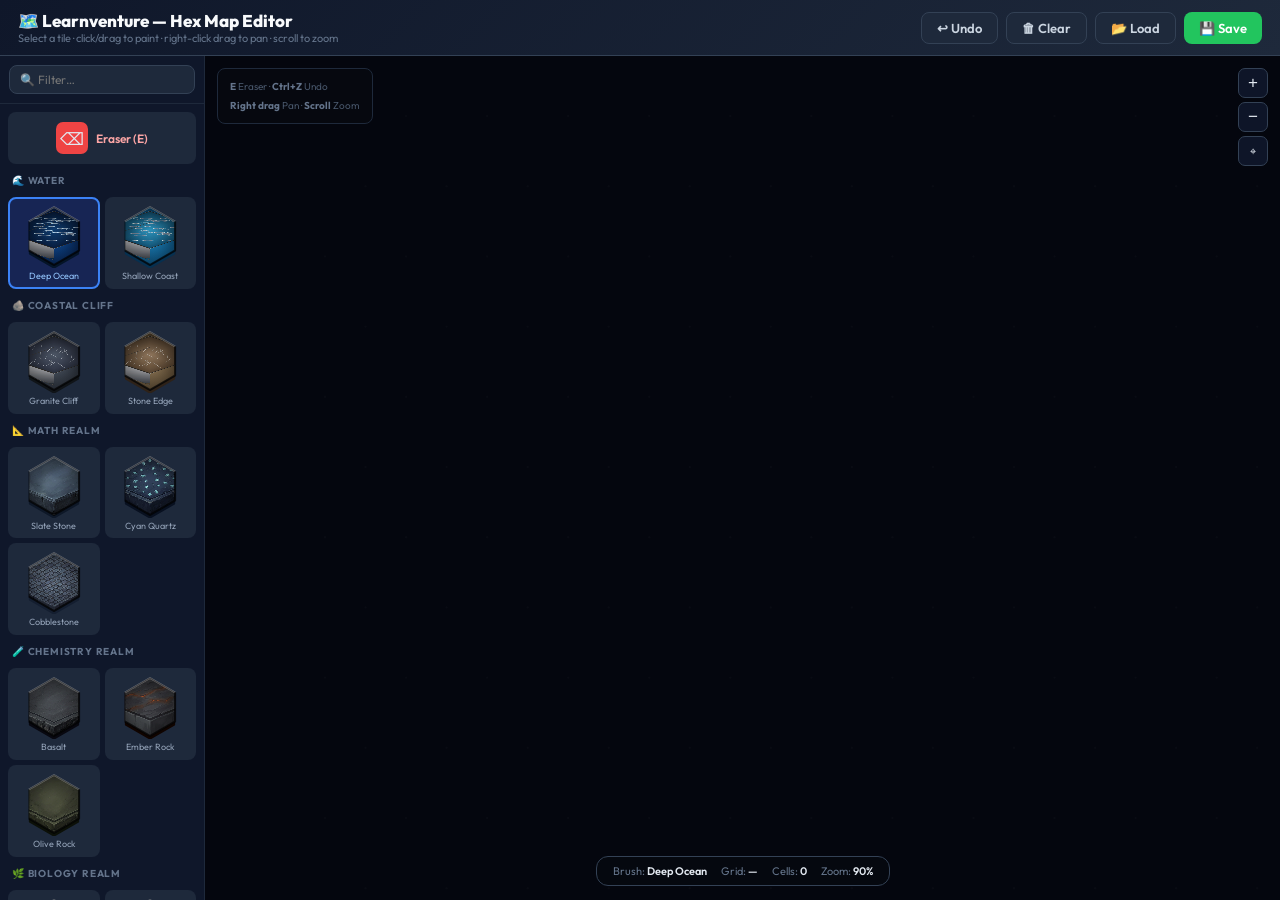
==== commit 558bda8a: "fix: pixel-level white removal + dorfromantik 3D raised coin effect with wall, highlights, shadows" ====
--- a/map-editor.html
+++ b/map-editor.html
@@ -19,7 +19,6 @@
   .btn-success { background: #22c55e; color: white; }
   .btn-success:hover { background: #16a34a; }
   .main { display: flex; flex: 1; overflow: hidden; }
-
   .palette { width: 205px; background: #0f172a; border-right: 1px solid #1e293b; display: flex; flex-direction: column; flex-shrink: 0; overflow: hidden; }
   .pal-search { padding: 9px; border-bottom: 1px solid #1e293b; }
   .pal-search input { width: 100%; padding: 6px 10px; border-radius: 8px; border: 1px solid #334155; background: #1e293b; color: #e2e8f0; font-family: 'Outfit', sans-serif; font-size: 12px; outline: none; }
@@ -32,15 +31,13 @@
   .tile-btn canvas { display: block; border-radius: 4px; }
   .tile-btn span { font-size: 9px; color: #94a3b8; text-align: center; line-height: 1.2; }
   .tile-btn.active span { color: #93c5fd; }
-  .eraser-btn { grid-column: span 2; display: flex; flex-direction: row; align-items: center; justify-content: center; gap: 8px; padding: 8px; border-radius: 8px; border: 2px solid transparent; background: #1e293b; cursor: pointer; transition: all 0.13s; }
+  .eraser-btn { grid-column: span 2; display: flex; align-items: center; justify-content: center; gap: 8px; padding: 8px; border-radius: 8px; border: 2px solid transparent; background: #1e293b; cursor: pointer; transition: all 0.13s; }
   .eraser-btn:hover { border-color: #7f1d1d; background: #2e1a1a; }
   .eraser-btn.active { border-color: #ef4444; background: #2e1a1a; }
   .erase-ico { width: 32px; height: 32px; background: #ef4444; border-radius: 7px; display: flex; align-items: center; justify-content: center; font-size: 17px; }
   .eraser-btn span { font-size: 12px; color: #fca5a5; font-weight: 600; }
-
   .canvas-wrap { flex: 1; position: relative; overflow: hidden; }
   canvas#mc { display: block; cursor: crosshair; }
-
   .hud { position: absolute; bottom: 14px; left: 50%; transform: translateX(-50%); display: flex; gap: 14px; background: rgba(6,9,16,0.9); border: 1px solid #334155; border-radius: 12px; padding: 7px 16px; backdrop-filter: blur(10px); white-space: nowrap; }
   .hud-item { font-size: 11px; color: #64748b; }
   .hud-item strong { color: #e2e8f0; font-weight: 600; }
@@ -51,6 +48,7 @@
   .keys strong { color: #64748b; }
   #toast { position: fixed; bottom: 72px; left: 50%; transform: translateX(-50%) translateY(14px); background: #22c55e; color: white; padding: 9px 20px; border-radius: 10px; font-size: 13px; font-weight: 600; pointer-events: none; opacity: 0; transition: all 0.28s; z-index: 999; }
   #toast.show { opacity: 1; transform: translateX(-50%) translateY(0); }
+  #proc-banner { position: fixed; bottom: 0; left: 0; right: 0; background: #1e3a5f; border-top: 1px solid #3b82f6; color: #93c5fd; font-size: 12px; padding: 6px 18px; text-align: center; display: none; }
 </style>
 </head>
 <body>
@@ -85,58 +83,61 @@
     </div>
   </div>
 </div>
+<div id="proc-banner">⚙️ Processing tile textures… <span id="proc-n">0</span> / <span id="proc-t">0</span></div>
 <div id="toast"></div>
 
 <script>
-// ══════════════════════════════════════════════════
-//  TILE REGISTRY
-// ══════════════════════════════════════════════════
+// ════════════════════════════════════════
+//  TILE DEFINITIONS
+// ════════════════════════════════════════
 const TILES = {
-  hex_water_deep:    { label:'Deep Ocean',    group:'🌊 Water',           src:'assets/hex/hex_water_deep.jpg',    fb:['#0a2d5e','#051830'] },
-  hex_water_shallow: { label:'Shallow Coast', group:'🌊 Water',           src:'assets/hex/hex_water_shallow.jpg', fb:['#1066a0','#084060'] },
-  hex_cliff_rock:    { label:'Granite Cliff', group:'🪨 Coastal Cliff',    src:'assets/hex/hex_cliff_rock.jpg',    fb:['#363e4a','#1a2030'] },
-  hex_cliff_coastal: { label:'Stone Edge',    group:'🪨 Coastal Cliff',    src:'assets/hex/hex_cliff_coastal.jpg', fb:['#7a6650','#4a3c2a'] },
-  hex_math_slate:    { label:'Slate Stone',   group:'📐 Math Realm',       src:'assets/hex/hex_math_slate.jpg',    fb:['#2e4268','#162038'] },
-  hex_math_crystal:  { label:'Cyan Quartz',   group:'📐 Math Realm',       src:'assets/hex/hex_math_crystal.jpg',  fb:['#1a3060','#0a1030'] },
-  hex_math_cobble:   { label:'Cobblestone',   group:'📐 Math Realm',       src:'assets/hex/hex_math_cobble.jpg',   fb:['#3a4870','#1a2848'] },
-  hex_chem_basalt:   { label:'Basalt',         group:'🧪 Chemistry Realm',  src:'assets/hex/hex_chem_basalt.jpg',   fb:['#2a2a30','#111116'] },
-  hex_chem_ember:    { label:'Ember Rock',    group:'🧪 Chemistry Realm',  src:'assets/hex/hex_chem_ember.jpg',    fb:['#1e0e08','#0c0400'] },
-  hex_chem_olive:    { label:'Olive Rock',    group:'🧪 Chemistry Realm',  src:'assets/hex/hex_chem_olive.jpg',    fb:['#2e3a18','#141c08'] },
-  hex_bio_moss:      { label:'Forest Moss',   group:'🌿 Biology Realm',    src:'assets/hex/hex_bio_moss.jpg',      fb:['#2a5018','#102408'] },
-  hex_bio_spore:     { label:'Spore Stone',   group:'🌿 Biology Realm',    src:'assets/hex/hex_bio_spore.jpg',     fb:['#143018','#060e08'] },
-  hex_bio_timber:    { label:'Timber',         group:'🌿 Biology Realm',    src:'assets/hex/hex_bio_timber.jpg',    fb:['#3a2010','#180a04'] },
-  hex_phys_steel:    { label:'Steel Plate',   group:'⚡ Physics Realm',    src:'assets/hex/hex_phys_steel.jpg',    fb:['#2a3848','#101820'] },
-  hex_phys_circuit:  { label:'Circuit',        group:'⚡ Physics Realm',    src:'assets/hex/hex_phys_circuit.jpg',  fb:['#20183a','#0a0818'] },
-  hex_phys_obsidian: { label:'Obsidian',       group:'⚡ Physics Realm',    src:'assets/hex/hex_phys_obsidian.jpg', fb:['#181820','#06060c'] },
-  hex_shop_plaza:    { label:'Limestone',      group:'🏪 Shop Area',        src:'assets/hex/hex_shop_plaza.jpg',    fb:['#d4a84a','#8a6820'] },
-  hex_shop_timber:   { label:'Oak Wood',       group:'🏪 Shop Area',        src:'assets/hex/hex_shop_timber.jpg',   fb:['#7a4820','#3c200a'] },
-  hex_shop_brick:    { label:'Terracotta',     group:'🏪 Shop Area',        src:'assets/hex/hex_shop_brick.jpg',    fb:['#b04030','#701c10'] },
-  hex_shop_marble:   { label:'Gold Marble',   group:'🏪 Shop Area',        src:'assets/hex/hex_shop_marble.jpg',   fb:['#dccfb2','#a89070'] },
+  hex_water_deep:    { label:'Deep Ocean',    group:'🌊 Water',          src:'assets/hex/hex_water_deep.jpg',    wall:'#041428', fb:['#1054a0','#072050'] },
+  hex_water_shallow: { label:'Shallow Coast', group:'🌊 Water',          src:'assets/hex/hex_water_shallow.jpg', wall:'#063050', fb:['#2088c0','#0a5080'] },
+  hex_cliff_rock:    { label:'Granite Cliff', group:'🪨 Coastal Cliff',  src:'assets/hex/hex_cliff_rock.jpg',    wall:'#101418', fb:['#505a68','#282e38'] },
+  hex_cliff_coastal: { label:'Stone Edge',    group:'🪨 Coastal Cliff',  src:'assets/hex/hex_cliff_coastal.jpg', wall:'#2e2218', fb:['#9a8260','#5a4830'] },
+  hex_math_slate:    { label:'Slate Stone',   group:'📐 Math Realm',     src:'assets/hex/hex_math_slate.jpg',    wall:'#0e1828', fb:['#4868a0','#203060'] },
+  hex_math_crystal:  { label:'Cyan Quartz',   group:'📐 Math Realm',     src:'assets/hex/hex_math_crystal.jpg',  wall:'#081020', fb:['#2858c0','#101840'] },
+  hex_math_cobble:   { label:'Cobblestone',   group:'📐 Math Realm',     src:'assets/hex/hex_math_cobble.jpg',   wall:'#141e30', fb:['#5878b8','#283050'] },
+  hex_chem_basalt:   { label:'Basalt',         group:'🧪 Chemistry Realm',src:'assets/hex/hex_chem_basalt.jpg',   wall:'#080810', fb:['#444450','#18181e'] },
+  hex_chem_ember:    { label:'Ember Rock',    group:'🧪 Chemistry Realm',src:'assets/hex/hex_chem_ember.jpg',    wall:'#100400', fb:['#903020','#3a1008'] },
+  hex_chem_olive:    { label:'Olive Rock',    group:'🧪 Chemistry Realm',src:'assets/hex/hex_chem_olive.jpg',    wall:'#0c1008', fb:['#506030','#202810'] },
+  hex_bio_moss:      { label:'Forest Moss',   group:'🌿 Biology Realm',  src:'assets/hex/hex_bio_moss.jpg',      wall:'#081808', fb:['#508030','#184010'] },
+  hex_bio_spore:     { label:'Spore Stone',   group:'🌿 Biology Realm',  src:'assets/hex/hex_bio_spore.jpg',     wall:'#041008', fb:['#2a7048','#0c3018'] },
+  hex_bio_timber:    { label:'Timber',         group:'🌿 Biology Realm',  src:'assets/hex/hex_bio_timber.jpg',    wall:'#100800', fb:['#805030','#301808'] },
+  hex_phys_steel:    { label:'Steel Plate',   group:'⚡ Physics Realm',  src:'assets/hex/hex_phys_steel.jpg',    wall:'#0c1018', fb:['#507080','#182830'] },
+  hex_phys_circuit:  { label:'Circuit',        group:'⚡ Physics Realm',  src:'assets/hex/hex_phys_circuit.jpg',  wall:'#0a0618', fb:['#5030a0','#180c38'] },
+  hex_phys_obsidian: { label:'Obsidian',       group:'⚡ Physics Realm',  src:'assets/hex/hex_phys_obsidian.jpg', wall:'#050508', fb:['#282838','#0c0c14'] },
+  hex_shop_plaza:    { label:'Limestone',      group:'🏪 Shop Area',      src:'assets/hex/hex_shop_plaza.jpg',    wall:'#7a5818', fb:['#e0c060','#b09030'] },
+  hex_shop_timber:   { label:'Oak Wood',       group:'🏪 Shop Area',      src:'assets/hex/hex_shop_timber.jpg',   wall:'#281208', fb:['#a06030','#503010'] },
+  hex_shop_brick:    { label:'Terracotta',     group:'🏪 Shop Area',      src:'assets/hex/hex_shop_brick.jpg',    wall:'#501808', fb:['#d05040','#803020'] },
+  hex_shop_marble:   { label:'Gold Marble',   group:'🏪 Shop Area',      src:'assets/hex/hex_shop_marble.jpg',   wall:'#907840', fb:['#f0e8c0','#c0a860'] },
 };
 const GROUPS = [...new Set(Object.values(TILES).map(t => t.group))];
 
-// ══════════════════════════════════════════════════
-//  HEX GEOMETRY  — pointy-top staggered rows
-//  For pointy-top: vertices at 30+60*i degrees
-//  dx = sqrt(3)*R   dy = 1.5*R
-//  Odd rows shift right by dx/2
-// ══════════════════════════════════════════════════
-const BASE_R = 52;
-const SQ3 = Math.sqrt(3);
+// ════════════════════════════════════════
+//  HEX GEOMETRY — pointy-top staggered rows
+// ════════════════════════════════════════
+const BASE_R = 52, SQ3 = Math.sqrt(3);
 
 function cellCentre(c, r, px, py, z) {
   const R = BASE_R * z;
-  return { sx: c * SQ3 * R + (r & 1) * SQ3 * R / 2 + px,
-           sy: r * 1.5 * R + py };
-}
-
-function buildHexPath(ctx, sx, sy, R) {
-  ctx.beginPath();
+  return { sx: c * SQ3 * R + (r & 1) * SQ3 * R / 2 + px, sy: r * 1.5 * R + py };
+}
+
+function hexVerts(sx, sy, R) {
+  const v = [];
   for (let i = 0; i < 6; i++) {
     const a = Math.PI / 3 * i + Math.PI / 6;
-    i === 0 ? ctx.moveTo(sx + R * Math.cos(a), sy + R * Math.sin(a))
-            : ctx.lineTo(sx + R * Math.cos(a), sy + R * Math.sin(a));
-  }
+    v.push({ x: sx + R * Math.cos(a), y: sy + R * Math.sin(a) });
+  }
+  return v; // v0=lowerRight, v1=bottom, v2=lowerLeft, v3=upperLeft, v4=top, v5=upperRight
+}
+
+function hexPath(ctx, sx, sy, R) {
+  const v = hexVerts(sx, sy, R);
+  ctx.beginPath();
+  ctx.moveTo(v[0].x, v[0].y);
+  for (let i = 1; i < 6; i++) ctx.lineTo(v[i].x, v[i].y);
   ctx.closePath();
 }
 
@@ -154,115 +155,173 @@
   return { col: bc, row: br };
 }
 
-// ══════════════════════════════════════════════════
-//  TILE RENDERING
-//
-//  Our tiles are AI-generated 1024×1024 isometric 3D hex block renders.
-//  The top face (the actual texture) lives in approximately the top 8-53% 
-//  of the image height.  The 3D depth sides occupy the remaining 47-100%.
-//
-//  To show ONLY the top face in the hex polygon:
-//    ih = 2R / (0.53 - 0.08) = 4.44R   (scale so top face = 2R = hex height)
-//    iy = sy - R - 0.08 * ih = sy - 1.355R
-//
-//  The hex clip polygon removes everything outside the hex boundary —
-//  so the top-face texture fills the hex cleanly, no white BG visible.
-// ══════════════════════════════════════════════════
+// ════════════════════════════════════════
+//  IMAGE PROCESSING — remove white background
+//  We scan at 256×256, mark near-white low-saturation pixels transparent.
+//  White background: R>230 AND G>225 AND B>215 AND max-min < 30
+// ════════════════════════════════════════
+const tileImgs    = {};   // original Image objects
+const cleanImgs   = {};   // offscreen canvas with transparent background
+const swatchCvs   = {};
+let   loadedN = 0, processedN = 0, totalN = 0;
+
+function processImage(tid) {
+  const img = tileImgs[tid];
+  if (!img || !img.complete || img.naturalWidth === 0) return;
+
+  const SIZE = 512; // higher res for quality
+  const off  = document.createElement('canvas');
+  off.width = off.height = SIZE;
+  const pc = off.getContext('2d', { willReadFrequently: true });
+
+  pc.drawImage(img, 0, 0, SIZE, SIZE);
+
+  const id = pc.getImageData(0, 0, SIZE, SIZE);
+  const d  = id.data;
+
+  for (let i = 0; i < d.length; i += 4) {
+    const r = d[i], g = d[i + 1], b = d[i + 2];
+    const mx = Math.max(r, g, b), mn = Math.min(r, g, b);
+    // Near-white: very bright AND low colour saturation → background
+    if (r > 228 && g > 220 && b > 210 && (mx - mn) < 32) {
+      d[i + 3] = 0;
+    }
+  }
+
+  pc.putImageData(id, 0, 0);
+  cleanImgs[tid] = off;
+  processedN++;
+
+  document.getElementById('proc-n').textContent = processedN;
+  if (processedN >= totalN) {
+    document.getElementById('proc-banner').style.display = 'none';
+    render();
+    // Refresh swatches
+    Object.keys(TILES).forEach(id => refreshSwatch(id));
+  }
+}
+
+// ════════════════════════════════════════
+//  TILE RENDERING — raised-coin 3D style
+// ════════════════════════════════════════
 function drawTile(ctx, sx, sy, R, tid) {
-  const t   = TILES[tid];
-  const img = tileImgs[tid];
-
-  // ── 1. Fallback gradient base (visible if image not loaded yet) ──
-  buildHexPath(ctx, sx, sy, R);
+  const t = TILES[tid];
+  const ci = cleanImgs[tid];
+  const v  = hexVerts(sx, sy, R);
+
+  // ── 1. Wall (3D depth below the hex face, south-facing edges) ──
+  const wallH = Math.max(2, R * 0.13);
+  ctx.save();
+  ctx.beginPath();
+  ctx.moveTo(v[5].x, v[5].y);
+  ctx.lineTo(v[0].x, v[0].y);
+  ctx.lineTo(v[1].x, v[1].y);
+  ctx.lineTo(v[2].x, v[2].y);
+  ctx.lineTo(v[2].x, v[2].y + wallH);
+  ctx.lineTo(v[1].x, v[1].y + wallH);
+  ctx.lineTo(v[0].x, v[0].y + wallH);
+  ctx.lineTo(v[5].x, v[5].y + wallH);
+  ctx.closePath();
+  ctx.fillStyle = t.wall;
+  ctx.fill();
+  ctx.restore();
+
+  // ── 2. Base realm gradient fill ──
+  hexPath(ctx, sx, sy, R);
   const bg = ctx.createRadialGradient(sx, sy - R * 0.2, R * 0.05, sx, sy + R * 0.3, R * 1.1);
   bg.addColorStop(0, t.fb[0]); bg.addColorStop(1, t.fb[1]);
   ctx.fillStyle = bg; ctx.fill();
 
-  // ── 2. Image overlay (clipped to hex, scaled to show top face only) ──
-  if (img && img.complete && img.naturalWidth > 0) {
+  // ── 3. Transparent tile image (white stripped) ──
+  if (ci) {
     ctx.save();
-    buildHexPath(ctx, sx, sy, R);
+    hexPath(ctx, sx, sy, R);
     ctx.clip();
-
-    // Scale factor: ih = 4.44 * R (top-face occupies ~45% of image height)
-    // Vertical offset: position so top face aligns with hex top (-R) to bottom (+R)
-    //   iy = sy - R - 0.08 * ih  →  iy = sy - ih * 0.305  (where ih = 4.44R)
-    const ih = R * 4.44;
-    ctx.drawImage(img, sx - ih * 0.5, sy - ih * 0.305, ih, ih);
-
+    // Draw image at 3× hex size, centred, positioned to show
+    // the textured face (not the stripped top-blank area).
+    // Since white is now transparent, any shift is OK —
+    // we just need the richest texture region centred on the hex.
+    const ih = R * 3.0;
+    ctx.drawImage(ci, sx - ih * 0.5, sy - ih * 0.52, ih, ih);
     ctx.restore();
   }
 
-  // ── 3. Edge vignette for depth/definition ──
+  // ── 4. Inner vignette (edge shadow for depth) ──
   ctx.save();
-  buildHexPath(ctx, sx, sy, R);
+  hexPath(ctx, sx, sy, R);
   ctx.clip();
-  const vg = ctx.createRadialGradient(sx, sy, R * 0.3, sx, sy, R * 1.05);
+  const vg = ctx.createRadialGradient(sx, sy - R * 0.05, R * 0.25, sx, sy + R * 0.15, R * 1.08);
   vg.addColorStop(0, 'rgba(0,0,0,0)');
-  vg.addColorStop(1, 'rgba(0,0,0,0.38)');
+  vg.addColorStop(1, 'rgba(0,0,0,0.42)');
   ctx.fillStyle = vg; ctx.fill();
   ctx.restore();
 
-  // ── 4. Hex border ──
-  buildHexPath(ctx, sx, sy, R);
-  ctx.strokeStyle = 'rgba(0,0,0,0.55)';
-  ctx.lineWidth = Math.max(0.6, R * 0.042);
+  // ── 5. Top-edge highlight (NW + N + NE = light source above-left) ──
+  const lw = Math.max(0.8, R * 0.055);
+  ctx.beginPath();
+  ctx.moveTo(v[3].x, v[3].y); ctx.lineTo(v[4].x, v[4].y); ctx.lineTo(v[5].x, v[5].y);
+  ctx.strokeStyle = 'rgba(255,255,255,0.42)';
+  ctx.lineWidth = lw * 1.1; ctx.lineJoin = 'round'; ctx.stroke();
+
+  // ── 6. Bottom-edge shadow (SE + S + SW) ──
+  ctx.beginPath();
+  ctx.moveTo(v[5].x, v[5].y);
+  ctx.lineTo(v[0].x, v[0].y); ctx.lineTo(v[1].x, v[1].y); ctx.lineTo(v[2].x, v[2].y);
+  ctx.strokeStyle = 'rgba(0,0,0,0.62)';
+  ctx.lineWidth = lw * 1.2; ctx.lineJoin = 'round'; ctx.stroke();
+
+  // ── 7. Full hex outline ──
+  hexPath(ctx, sx, sy, R);
+  ctx.strokeStyle = 'rgba(0,0,0,0.5)';
+  ctx.lineWidth = Math.max(0.4, R * 0.03);
   ctx.stroke();
 }
 
-// ══════════════════════════════════════════════════
-//  IMAGE PRELOAD + PALETTE SWATCHES
-// ══════════════════════════════════════════════════
-const tileImgs   = {};
-const swatchCvs  = {};
-let   loadedN = 0, totalN = 0;
-
+// ════════════════════════════════════════
+//  PALETTE SWATCHES
+// ════════════════════════════════════════
 function makeSwatchCanvas(tid) {
+  const W = 72, H = 64, cx = W / 2, cy = H / 2;
+  const R = Math.min(W, H) / 2 - 3;
   const cvs = document.createElement('canvas');
-  cvs.width = 72; cvs.height = 64;
+  cvs.width = W; cvs.height = H;
   const pc = cvs.getContext('2d');
-  const W = 72, H = 64, cx = W / 2, cy = H / 2;
-  const R = Math.min(W, H) / 2 - 2;
-
-  // Build hex clip
-  pc.save();
+  const t  = TILES[tid];
+  const ci = cleanImgs[tid];
+  const v  = hexVerts(cx, cy, R);
+
+  // wall
+  const wallH = R * 0.13;
   pc.beginPath();
-  for (let i = 0; i < 6; i++) {
-    const a = Math.PI / 3 * i + Math.PI / 6;
-    i === 0 ? pc.moveTo(cx + R * Math.cos(a), cy + R * Math.sin(a))
-            : pc.lineTo(cx + R * Math.cos(a), cy + R * Math.sin(a));
-  }
-  pc.closePath();
-  pc.clip();
-
-  const img = tileImgs[tid];
-  const t   = TILES[tid];
-  if (img && img.complete && img.naturalWidth > 0) {
-    // Same scale formula as main map rendering
-    const ih = R * 4.44;
-    pc.drawImage(img, cx - ih * 0.5, cy - ih * 0.305, ih, ih);
-  } else {
-    // Fallback gradient
-    const g = pc.createRadialGradient(cx, cy - R * 0.2, 0, cx, cy + R * 0.3, R * 1.1);
-    g.addColorStop(0, t.fb[0]); g.addColorStop(1, t.fb[1]);
-    pc.fillStyle = g; pc.fill();
-  }
-
-  // Vignette
-  const vg = pc.createRadialGradient(cx, cy, R * 0.3, cx, cy, R * 1.05);
-  vg.addColorStop(0, 'rgba(0,0,0,0)'); vg.addColorStop(1, 'rgba(0,0,0,0.4)');
-  pc.fillStyle = vg; pc.fill();
-  pc.restore();
-
-  // Border
-  pc.beginPath();
-  for (let i = 0; i < 6; i++) {
-    const a = Math.PI / 3 * i + Math.PI / 6;
-    i === 0 ? pc.moveTo(cx + R * Math.cos(a), cy + R * Math.sin(a))
-            : pc.lineTo(cx + R * Math.cos(a), cy + R * Math.sin(a));
-  }
-  pc.closePath();
-  pc.strokeStyle = 'rgba(0,0,0,0.6)'; pc.lineWidth = 1.5; pc.stroke();
+  pc.moveTo(v[5].x, v[5].y); pc.lineTo(v[0].x, v[0].y); pc.lineTo(v[1].x, v[1].y); pc.lineTo(v[2].x, v[2].y);
+  pc.lineTo(v[2].x, v[2].y + wallH); pc.lineTo(v[1].x, v[1].y + wallH);
+  pc.lineTo(v[0].x, v[0].y + wallH); pc.lineTo(v[5].x, v[5].y + wallH);
+  pc.closePath(); pc.fillStyle = t.wall; pc.fill();
+
+  // base
+  function hp() { pc.beginPath(); pc.moveTo(v[0].x, v[0].y); for (let i=1;i<6;i++) pc.lineTo(v[i].x, v[i].y); pc.closePath(); }
+  hp(); const bg = pc.createRadialGradient(cx, cy-R*.2, 0, cx, cy+R*.3, R*1.1);
+  bg.addColorStop(0, t.fb[0]); bg.addColorStop(1, t.fb[1]); pc.fillStyle = bg; pc.fill();
+
+  if (ci) {
+    pc.save(); hp(); pc.clip();
+    const ih = R * 3.0;
+    pc.drawImage(ci, cx - ih*.5, cy - ih*.52, ih, ih);
+    pc.restore();
+  }
+
+  // vignette
+  pc.save(); hp(); pc.clip();
+  const vg = pc.createRadialGradient(cx, cy, R*.25, cx, cy+R*.15, R*1.08);
+  vg.addColorStop(0,'rgba(0,0,0,0)'); vg.addColorStop(1,'rgba(0,0,0,0.4)');
+  pc.fillStyle=vg; pc.fill(); pc.restore();
+
+  // highlights
+  pc.beginPath(); pc.moveTo(v[3].x,v[3].y); pc.lineTo(v[4].x,v[4].y); pc.lineTo(v[5].x,v[5].y);
+  pc.strokeStyle='rgba(255,255,255,0.4)'; pc.lineWidth=R*.06; pc.lineJoin='round'; pc.stroke();
+  pc.beginPath(); pc.moveTo(v[5].x,v[5].y); pc.lineTo(v[0].x,v[0].y); pc.lineTo(v[1].x,v[1].y); pc.lineTo(v[2].x,v[2].y);
+  pc.strokeStyle='rgba(0,0,0,0.6)'; pc.lineWidth=R*.07; pc.lineJoin='round'; pc.stroke();
+  hp(); pc.strokeStyle='rgba(0,0,0,0.5)'; pc.lineWidth=1.2; pc.stroke();
 
   return cvs;
 }
@@ -270,32 +329,44 @@
 function refreshSwatch(tid) {
   const cvs = makeSwatchCanvas(tid);
   swatchCvs[tid] = cvs;
-  const holder = document.getElementById('sw-' + tid);
-  if (holder) { holder.innerHTML = ''; holder.appendChild(cvs); }
-}
-
+  const el = document.getElementById('sw-'+tid);
+  if (el) { el.innerHTML=''; el.appendChild(cvs); }
+}
+
+// ════════════════════════════════════════
+//  IMAGE PRELOAD
+// ════════════════════════════════════════
 function preload() {
   totalN = Object.keys(TILES).length;
+  document.getElementById('proc-t').textContent = totalN;
+  document.getElementById('proc-banner').style.display = 'block';
+
   for (const [id, t] of Object.entries(TILES)) {
     const img = new Image();
-    img.onload = img.onerror = () => { loadedN++; refreshSwatch(id); render(); };
+    img.crossOrigin = 'anonymous';
+    img.onload = () => {
+      loadedN++;
+      processImage(id);
+      refreshSwatch(id);
+    };
+    img.onerror = () => { loadedN++; processedN++; };
     img.src = t.src;
     tileImgs[id] = img;
   }
 }
 
-// ══════════════════════════════════════════════════
+// ════════════════════════════════════════
 //  STATE
-// ══════════════════════════════════════════════════
+// ════════════════════════════════════════
 const COLS = 48, ROWS = 34;
 let zoom = 0.9, panX = 120, panY = 60;
 let selTile = 'hex_water_deep', selLabel = 'Deep Ocean';
-let isPaint = false, isPan = false, panSt = { x: 0, y: 0 };
+let isPaint = false, isPan = false, panSt = {x:0,y:0};
 const undoStack = [], grid = new Map();
 
-// ══════════════════════════════════════════════════
+// ════════════════════════════════════════
 //  CANVAS + RENDER
-// ══════════════════════════════════════════════════
+// ════════════════════════════════════════
 const cw  = document.getElementById('cw');
 const can = document.getElementById('mc');
 const ctx = can.getContext('2d');
@@ -305,200 +376,166 @@
 
 function render() {
   ctx.clearRect(0, 0, can.width, can.height);
-  ctx.fillStyle = '#04060e'; ctx.fillRect(0, 0, can.width, can.height);
-
+  ctx.fillStyle = '#04060e'; ctx.fillRect(0,0,can.width,can.height);
   const R = BASE_R * zoom;
 
-  // Faint grid dots for empty cells
+  // Grid dots
   ctx.fillStyle = 'rgba(255,255,255,0.025)';
-  for (let r = 0; r < ROWS; r++) for (let c = 0; c < COLS; c++) {
-    const { sx, sy } = cellCentre(c, r, panX, panY, zoom);
-    if (sx < -R * 2 || sx > can.width + R * 2 || sy < -R * 2 || sy > can.height + R * 2) continue;
-    ctx.beginPath(); ctx.arc(sx, sy, 1.2, 0, Math.PI * 2); ctx.fill();
-  }
-
-  // Draw tiles row by row (top to bottom for correct overlap)
-  for (let r = 0; r < ROWS; r++) for (let c = 0; c < COLS; c++) {
-    const tid = grid.get(`${c},${r}`); if (!tid) continue;
-    const { sx, sy } = cellCentre(c, r, panX, panY, zoom);
-    if (sx + R * 3 < 0 || sx - R * 3 > can.width || sy + R * 3 < 0 || sy - R * 3 > can.height) continue;
-    drawTile(ctx, sx, sy, R, tid);
-  }
-
-  // Loading banner
-  if (loadedN < totalN) {
-    ctx.fillStyle = 'rgba(0,0,0,0.55)'; ctx.fillRect(0, 0, can.width, can.height);
-    ctx.fillStyle = '#94a3b8'; ctx.font = 'bold 15px Outfit'; ctx.textAlign = 'center';
-    ctx.fillText(`Loading tiles… ${loadedN} / ${totalN}`, can.width / 2, can.height / 2);
-    ctx.textAlign = 'left';
-  }
-}
-
-// ══════════════════════════════════════════════════
+  for (let r=0;r<ROWS;r++) for (let c=0;c<COLS;c++) {
+    const {sx,sy}=cellCentre(c,r,panX,panY,zoom);
+    if(sx<-R*2||sx>can.width+R*2||sy<-R*2||sy>can.height+R*2) continue;
+    ctx.beginPath(); ctx.arc(sx,sy,1.2,0,Math.PI*2); ctx.fill();
+  }
+
+  // Tiles (top-row first = back-to-front so walls overlap correctly)
+  for (let r=0;r<ROWS;r++) for (let c=0;c<COLS;c++) {
+    const tid=grid.get(`${c},${r}`); if(!tid) continue;
+    const {sx,sy}=cellCentre(c,r,panX,panY,zoom);
+    if(sx+R*3<0||sx-R*3>can.width||sy+R*3<0||sy-R*3>can.height) continue;
+    drawTile(ctx,sx,sy,R,tid);
+  }
+}
+
+// ════════════════════════════════════════
 //  PAINTING
-// ══════════════════════════════════════════════════
+// ════════════════════════════════════════
 function canvasXY(e) {
-  const rc = can.getBoundingClientRect(), s = e.touches ? e.touches[0] : e;
-  return { px: s.clientX - rc.left, py: s.clientY - rc.top };
-}
-
+  const rc=can.getBoundingClientRect(), s=e.touches?e.touches[0]:e;
+  return {px:s.clientX-rc.left, py:s.clientY-rc.top};
+}
 function paint(e) {
-  if (!isPaint) return;
-  const { px, py } = canvasXY(e);
-  const { col, row } = nearestCell(px, py, panX, panY, zoom);
-  if (col < 0 || col >= COLS || row < 0 || row >= ROWS) return;
-  const key = `${col},${row}`, prev = grid.get(key);
-  if (selTile === '__erase__') {
-    if (prev !== undefined) { undoStack.push({ key, prev, next: null }); grid.delete(key); updateHUD(col, row); render(); }
-  } else if (prev !== selTile) {
-    undoStack.push({ key, prev: prev || null, next: selTile }); grid.set(key, selTile); updateHUD(col, row); render();
-  }
-}
-
-function updateHUD(col, row) {
-  document.getElementById('h-coord').textContent = `${col},${row}`;
-  document.getElementById('h-count').textContent = grid.size;
-}
-
-// ── Input events ──
-can.addEventListener('mousedown', e => {
-  if (e.button === 2 || e.button === 1) {
-    isPan = true; panSt = { x: e.clientX - panX, y: e.clientY - panY };
-    can.style.cursor = 'grabbing'; e.preventDefault(); return;
-  }
-  isPaint = true; paint(e);
+  if(!isPaint) return;
+  const {px,py}=canvasXY(e);
+  const {col,row}=nearestCell(px,py,panX,panY,zoom);
+  if(col<0||col>=COLS||row<0||row>=ROWS) return;
+  const key=`${col},${row}`, prev=grid.get(key);
+  if(selTile==='__erase__') {
+    if(prev!==undefined){undoStack.push({key,prev,next:null});grid.delete(key);updateHUD(col,row);render();}
+  } else if(prev!==selTile) {
+    undoStack.push({key,prev:prev||null,next:selTile});grid.set(key,selTile);updateHUD(col,row);render();
+  }
+}
+function updateHUD(col,row) {
+  document.getElementById('h-coord').textContent=`${col},${row}`;
+  document.getElementById('h-count').textContent=grid.size;
+}
+
+can.addEventListener('mousedown',e=>{
+  if(e.button===2||e.button===1){isPan=true;panSt={x:e.clientX-panX,y:e.clientY-panY};can.style.cursor='grabbing';e.preventDefault();return;}
+  isPaint=true;paint(e);
 });
-can.addEventListener('mousemove', e => {
-  if (isPan) { panX = e.clientX - panSt.x; panY = e.clientY - panSt.y; render(); return; }
-  if (isPaint) { paint(e); return; }
-  const rc = can.getBoundingClientRect();
-  const { col, row } = nearestCell(e.clientX - rc.left, e.clientY - rc.top, panX, panY, zoom);
-  document.getElementById('h-coord').textContent = `${col},${row}`;
+can.addEventListener('mousemove',e=>{
+  if(isPan){panX=e.clientX-panSt.x;panY=e.clientY-panSt.y;render();return;}
+  if(isPaint){paint(e);return;}
+  const rc=can.getBoundingClientRect();
+  const {col,row}=nearestCell(e.clientX-rc.left,e.clientY-rc.top,panX,panY,zoom);
+  document.getElementById('h-coord').textContent=`${col},${row}`;
 });
-can.addEventListener('mouseup',    () => { isPaint = false; isPan = false; can.style.cursor = 'crosshair'; });
-can.addEventListener('mouseleave', () => { isPaint = false; isPan = false; can.style.cursor = 'crosshair'; });
-can.addEventListener('contextmenu', e => e.preventDefault());
-can.addEventListener('wheel', e => {
+can.addEventListener('mouseup',   ()=>{isPaint=false;isPan=false;can.style.cursor='crosshair';});
+can.addEventListener('mouseleave',()=>{isPaint=false;isPan=false;can.style.cursor='crosshair';});
+can.addEventListener('contextmenu',e=>e.preventDefault());
+can.addEventListener('wheel',e=>{
   e.preventDefault();
-  const rc = can.getBoundingClientRect(), mx = e.clientX - rc.left, my = e.clientY - rc.top;
-  const d = e.deltaY > 0 ? 0.88 : 1.14, nz = Math.max(0.15, Math.min(6, zoom * d));
-  panX = mx - (mx - panX) * (nz / zoom); panY = my - (my - panY) * (nz / zoom); zoom = nz;
-  document.getElementById('h-zoom').textContent = Math.round(zoom * 100) + '%'; render();
-}, { passive: false });
-can.addEventListener('touchstart', e => { isPaint = true; paint(e); e.preventDefault(); }, { passive: false });
-can.addEventListener('touchmove',  e => { paint(e); e.preventDefault(); }, { passive: false });
-can.addEventListener('touchend',   () => { isPaint = false; });
-
-// ══════════════════════════════════════════════════
+  const rc=can.getBoundingClientRect(),mx=e.clientX-rc.left,my=e.clientY-rc.top;
+  const d=e.deltaY>0?0.88:1.14,nz=Math.max(0.15,Math.min(6,zoom*d));
+  panX=mx-(mx-panX)*(nz/zoom);panY=my-(my-panY)*(nz/zoom);zoom=nz;
+  document.getElementById('h-zoom').textContent=Math.round(zoom*100)+'%';render();
+},{passive:false});
+can.addEventListener('touchstart',e=>{isPaint=true;paint(e);e.preventDefault();},{passive:false});
+can.addEventListener('touchmove', e=>{paint(e);e.preventDefault();},{passive:false});
+can.addEventListener('touchend',  ()=>{isPaint=false;});
+
+// ════════════════════════════════════════
 //  PALETTE UI
-// ══════════════════════════════════════════════════
-function buildPalette(filter = '') {
-  const pal = document.getElementById('pal');
-  pal.innerHTML = '';
-  const fl = filter.toLowerCase();
-
-  const eb = document.createElement('div');
-  eb.className = 'eraser-btn' + (selTile === '__erase__' ? ' active' : '');
-  eb.innerHTML = `<div class="erase-ico">⌫</div><span>Eraser (E)</span>`;
-  eb.onclick = () => select('__erase__', 'Eraser');
+// ════════════════════════════════════════
+function buildPalette(filter='') {
+  const pal=document.getElementById('pal');
+  pal.innerHTML='';
+  const fl=filter.toLowerCase();
+
+  const eb=document.createElement('div');
+  eb.className='eraser-btn'+(selTile==='__erase__'?' active':'');
+  eb.innerHTML=`<div class="erase-ico">⌫</div><span>Eraser (E)</span>`;
+  eb.onclick=()=>select('__erase__','Eraser');
   pal.appendChild(eb);
 
-  for (const group of GROUPS) {
-    const matches = Object.entries(TILES).filter(([id, t]) =>
-      t.group === group && (!fl || t.label.toLowerCase().includes(fl) || id.includes(fl)));
-    if (!matches.length) continue;
-
-    const gt = document.createElement('div'); gt.className = 'grp-title'; gt.textContent = group;
-    pal.appendChild(gt);
-    const grp = document.createElement('div'); grp.className = 'grp';
-
-    for (const [id, t] of matches) {
-      const btn = document.createElement('div');
-      btn.className = 'tile-btn' + (selTile === id ? ' active' : '');
-
-      const sw = document.createElement('div'); sw.id = 'sw-' + id;
-      const cvs = swatchCvs[id] || makeSwatchCanvas(id);
-      swatchCvs[id] = cvs;
-      sw.appendChild(cvs);
-
-      const lbl = document.createElement('span'); lbl.textContent = t.label;
-      btn.appendChild(sw); btn.appendChild(lbl);
-      btn.onclick = () => select(id, t.label);
+  for(const group of GROUPS){
+    const matches=Object.entries(TILES).filter(([id,t])=>t.group===group&&(!fl||t.label.toLowerCase().includes(fl)||id.includes(fl)));
+    if(!matches.length) continue;
+    const gt=document.createElement('div');gt.className='grp-title';gt.textContent=group;pal.appendChild(gt);
+    const grp=document.createElement('div');grp.className='grp';
+    for(const[id,t] of matches){
+      const btn=document.createElement('div');
+      btn.className='tile-btn'+(selTile===id?' active':'');
+      const sw=document.createElement('div');sw.id='sw-'+id;
+      const cvs=swatchCvs[id]||makeSwatchCanvas(id);
+      swatchCvs[id]=cvs; sw.appendChild(cvs);
+      const lbl=document.createElement('span');lbl.textContent=t.label;
+      btn.appendChild(sw);btn.appendChild(lbl);
+      btn.onclick=()=>select(id,t.label);
       grp.appendChild(btn);
     }
     pal.appendChild(grp);
   }
 }
 
-function select(id, lbl) {
-  selTile = id; selLabel = lbl || id;
-  document.getElementById('h-tile').textContent = selLabel;
+function select(id,lbl){
+  selTile=id;selLabel=lbl||id;
+  document.getElementById('h-tile').textContent=selLabel;
   buildPalette(document.getElementById('srch').value);
 }
-
-document.getElementById('srch').addEventListener('input', e => buildPalette(e.target.value));
-
-// ══════════════════════════════════════════════════
+document.getElementById('srch').addEventListener('input',e=>buildPalette(e.target.value));
+
+// ════════════════════════════════════════
 //  TOOLBAR
-// ══════════════════════════════════════════════════
-document.getElementById('b-undo').onclick = () => {
-  const a = undoStack.pop(); if (!a) return;
-  a.prev === null ? grid.delete(a.key) : grid.set(a.key, a.prev);
-  document.getElementById('h-count').textContent = grid.size; render();
+// ════════════════════════════════════════
+document.getElementById('b-undo').onclick=()=>{
+  const a=undoStack.pop();if(!a)return;
+  a.prev===null?grid.delete(a.key):grid.set(a.key,a.prev);
+  document.getElementById('h-count').textContent=grid.size;render();
 };
-document.getElementById('b-clear').onclick = () => {
-  if (!confirm('Clear entire map?')) return;
-  undoStack.length = 0; grid.clear(); document.getElementById('h-count').textContent = 0; render();
+document.getElementById('b-clear').onclick=()=>{
+  if(!confirm('Clear entire map?'))return;
+  undoStack.length=0;grid.clear();document.getElementById('h-count').textContent=0;render();
 };
-document.getElementById('b-save').onclick = () => {
-  const d = { version: 4, cols: COLS, rows: ROWS, tiles: Object.fromEntries(grid) };
-  const url = URL.createObjectURL(new Blob([JSON.stringify(d, null, 2)], { type: 'application/json' }));
-  const a = document.createElement('a'); a.href = url; a.download = 'learnventure_map.json'; a.click();
-  URL.revokeObjectURL(url); toast('✅ Map saved!');
+document.getElementById('b-save').onclick=()=>{
+  const d={version:5,cols:COLS,rows:ROWS,tiles:Object.fromEntries(grid)};
+  const url=URL.createObjectURL(new Blob([JSON.stringify(d,null,2)],{type:'application/json'}));
+  const a=document.createElement('a');a.href=url;a.download='learnventure_map.json';a.click();
+  URL.revokeObjectURL(url);toast('✅ Map saved!');
 };
-document.getElementById('b-load').onclick = () => document.getElementById('fi').click();
-document.getElementById('fi').onchange = e => {
-  const f = e.target.files[0]; if (!f) return;
-  new FileReader().onload = ev => {
-    try {
-      const d = JSON.parse(ev.target.result); grid.clear();
-      Object.entries(d.tiles).forEach(([k, v]) => grid.set(k, v));
-      document.getElementById('h-count').textContent = grid.size;
-      render(); toast('📂 Map loaded!');
-    } catch { alert('Invalid map file.'); }
-  }, new FileReader().readAsText(f); // workaround
-  const r2 = new FileReader();
-  r2.onload = ev => {
-    try {
-      const d = JSON.parse(ev.target.result); grid.clear();
-      Object.entries(d.tiles).forEach(([k, v]) => grid.set(k, v));
-      document.getElementById('h-count').textContent = grid.size;
-      render(); toast('📂 Map loaded!');
-    } catch { alert('Invalid map file.'); }
+document.getElementById('b-load').onclick=()=>document.getElementById('fi').click();
+document.getElementById('fi').onchange=e=>{
+  const f=e.target.files[0];if(!f)return;
+  const r=new FileReader();
+  r.onload=ev=>{
+    try{const d=JSON.parse(ev.target.result);grid.clear();Object.entries(d.tiles).forEach(([k,v])=>grid.set(k,v));
+    document.getElementById('h-count').textContent=grid.size;render();toast('📂 Map loaded!');}
+    catch{alert('Invalid map file.');}
   };
-  r2.readAsText(f); e.target.value = '';
+  r.readAsText(f);e.target.value='';
 };
-document.getElementById('zi').onclick = () => { zoom = Math.min(6, zoom * 1.18); document.getElementById('h-zoom').textContent = Math.round(zoom * 100) + '%'; render(); };
-document.getElementById('zo').onclick = () => { zoom = Math.max(0.15, zoom / 1.18); document.getElementById('h-zoom').textContent = Math.round(zoom * 100) + '%'; render(); };
-document.getElementById('zr').onclick = () => { zoom = 0.9; panX = 120; panY = 60; document.getElementById('h-zoom').textContent = '90%'; render(); };
-
-window.addEventListener('keydown', e => {
-  if ((e.key === 'z' || e.key === 'Z') && (e.ctrlKey || e.metaKey)) { e.preventDefault(); document.getElementById('b-undo').click(); }
-  if ((e.key === 's' || e.key === 'S') && (e.ctrlKey || e.metaKey)) { e.preventDefault(); document.getElementById('b-save').click(); }
-  if (e.key === 'e' || e.key === 'E') select('__erase__', 'Eraser');
+document.getElementById('zi').onclick=()=>{zoom=Math.min(6,zoom*1.18);document.getElementById('h-zoom').textContent=Math.round(zoom*100)+'%';render();};
+document.getElementById('zo').onclick=()=>{zoom=Math.max(0.15,zoom/1.18);document.getElementById('h-zoom').textContent=Math.round(zoom*100)+'%';render();};
+document.getElementById('zr').onclick=()=>{zoom=0.9;panX=120;panY=60;document.getElementById('h-zoom').textContent='90%';render();};
+
+window.addEventListener('keydown',e=>{
+  if((e.key==='z'||e.key==='Z')&&(e.ctrlKey||e.metaKey)){e.preventDefault();document.getElementById('b-undo').click();}
+  if((e.key==='s'||e.key==='S')&&(e.ctrlKey||e.metaKey)){e.preventDefault();document.getElementById('b-save').click();}
+  if(e.key==='e'||e.key==='E') select('__erase__','Eraser');
 });
 
-function toast(msg) {
-  const t = document.getElementById('toast'); t.textContent = msg; t.classList.add('show');
-  setTimeout(() => t.classList.remove('show'), 2500);
-}
-
-// ══════════════════════════════════════════════════
+function toast(msg){
+  const t=document.getElementById('toast');t.textContent=msg;t.classList.add('show');
+  setTimeout(()=>t.classList.remove('show'),2500);
+}
+
+// ════════════════════════════════════════
 //  INIT
-// ══════════════════════════════════════════════════
+// ════════════════════════════════════════
 preload();
 buildPalette();
-select('hex_water_deep', 'Deep Ocean');
+select('hex_water_deep','Deep Ocean');
 resize();
 </script>
 </body>
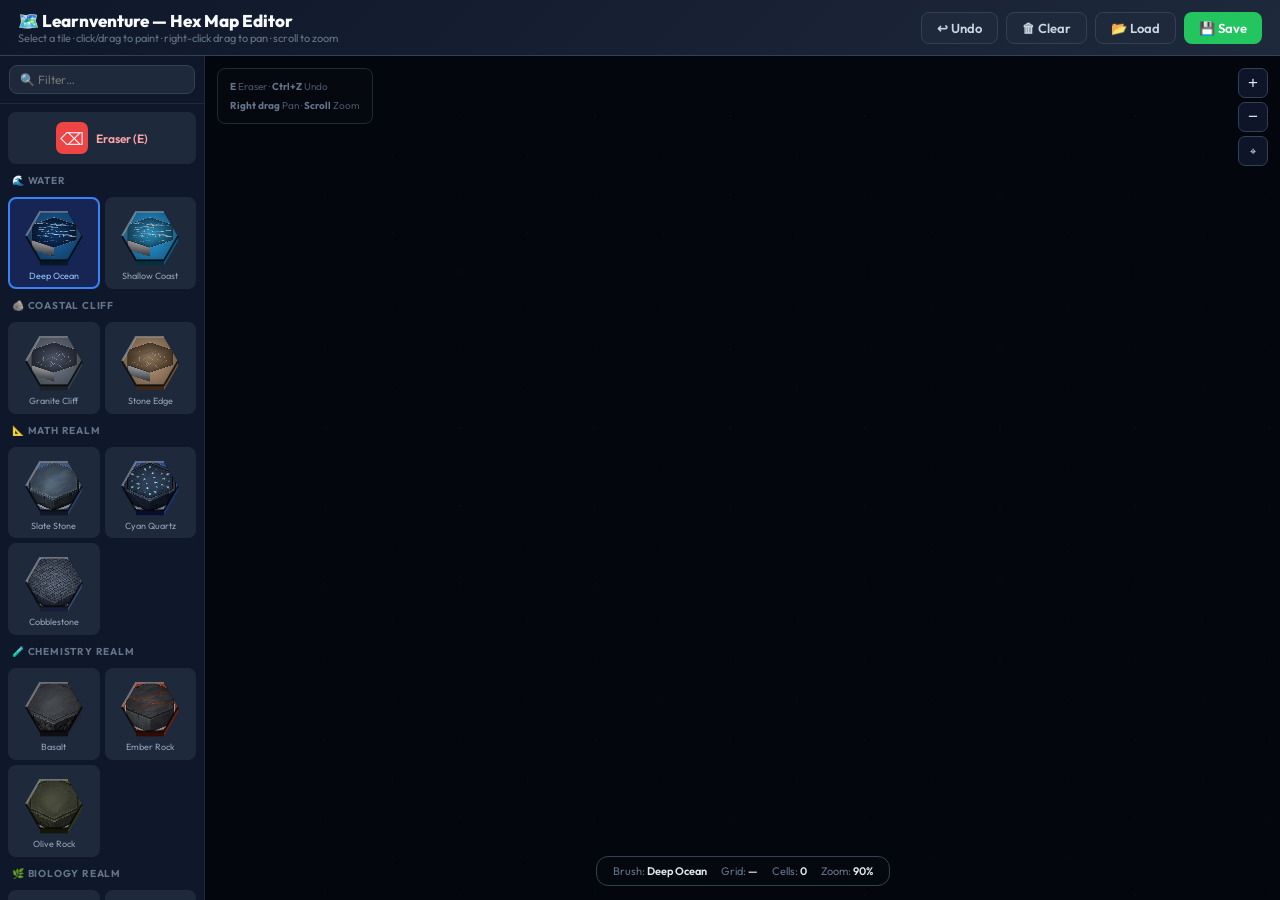
==== commit 7e456ad8: "rebuild: redblobgames hex-3d method - flat top face + side quads + white pixel removal" ====
--- a/map-editor.html
+++ b/map-editor.html
@@ -7,53 +7,80 @@
 <style>
   @import url('https://fonts.googleapis.com/css2?family=Outfit:wght@400;600;700;800&display=swap');
   * { box-sizing: border-box; margin: 0; padding: 0; }
-  body { background: #080c14; font-family: 'Outfit', sans-serif; color: #e2e8f0; display: flex; flex-direction: column; height: 100vh; overflow: hidden; }
-  header { display: flex; align-items: center; gap: 12px; padding: 10px 18px; background: linear-gradient(135deg, #0f172a 0%, #1e293b 100%); border-bottom: 1px solid #334155; flex-shrink: 0; }
+  body { background: #080c14; font-family: 'Outfit', sans-serif; color: #e2e8f0;
+         display: flex; flex-direction: column; height: 100vh; overflow: hidden; }
+  header { display: flex; align-items: center; gap: 12px; padding: 10px 18px;
+           background: linear-gradient(135deg,#0f172a,#1e293b);
+           border-bottom: 1px solid #334155; flex-shrink: 0; }
   header h1 { font-size: 17px; font-weight: 800; color: #f8fafc; }
   header p  { font-size: 11px; color: #64748b; }
   .header-btns { margin-left: auto; display: flex; gap: 8px; }
-  .btn { padding: 7px 15px; border-radius: 8px; border: none; font-family: 'Outfit', sans-serif; font-size: 13px; font-weight: 600; cursor: pointer; transition: all 0.15s; }
+  .btn { padding: 7px 15px; border-radius: 8px; border: none;
+         font-family: 'Outfit',sans-serif; font-size: 13px; font-weight: 600;
+         cursor: pointer; transition: all .15s; }
   .btn:hover { transform: translateY(-1px); }
-  .btn-ghost   { background: #1e293b; border: 1px solid #334155; color: #cbd5e1; }
-  .btn-ghost:hover { background: #334155; }
-  .btn-success { background: #22c55e; color: white; }
-  .btn-success:hover { background: #16a34a; }
+  .btn-ghost   { background:#1e293b; border:1px solid #334155; color:#cbd5e1; }
+  .btn-ghost:hover { background:#334155; }
+  .btn-success { background:#22c55e; color:white; }
+  .btn-success:hover { background:#16a34a; }
   .main { display: flex; flex: 1; overflow: hidden; }
-  .palette { width: 205px; background: #0f172a; border-right: 1px solid #1e293b; display: flex; flex-direction: column; flex-shrink: 0; overflow: hidden; }
+  .palette { width: 205px; background: #0f172a; border-right: 1px solid #1e293b;
+             display: flex; flex-direction: column; flex-shrink: 0; overflow: hidden; }
   .pal-search { padding: 9px; border-bottom: 1px solid #1e293b; }
-  .pal-search input { width: 100%; padding: 6px 10px; border-radius: 8px; border: 1px solid #334155; background: #1e293b; color: #e2e8f0; font-family: 'Outfit', sans-serif; font-size: 12px; outline: none; }
-  .pal-body { overflow-y: auto; flex: 1; padding: 8px; display: flex; flex-direction: column; gap: 8px; }
-  .grp-title { font-size: 10px; font-weight: 700; color: #64748b; letter-spacing: 0.8px; text-transform: uppercase; padding: 2px 4px; }
-  .grp { display: grid; grid-template-columns: repeat(2, 1fr); gap: 5px; }
-  .tile-btn { display: flex; flex-direction: column; align-items: center; gap: 3px; padding: 5px; border-radius: 8px; border: 2px solid transparent; background: #1e293b; cursor: pointer; transition: all 0.13s; }
-  .tile-btn:hover { background: #293548; border-color: #475569; }
-  .tile-btn.active { border-color: #3b82f6; background: #172554; }
-  .tile-btn canvas { display: block; border-radius: 4px; }
-  .tile-btn span { font-size: 9px; color: #94a3b8; text-align: center; line-height: 1.2; }
-  .tile-btn.active span { color: #93c5fd; }
-  .eraser-btn { grid-column: span 2; display: flex; align-items: center; justify-content: center; gap: 8px; padding: 8px; border-radius: 8px; border: 2px solid transparent; background: #1e293b; cursor: pointer; transition: all 0.13s; }
-  .eraser-btn:hover { border-color: #7f1d1d; background: #2e1a1a; }
-  .eraser-btn.active { border-color: #ef4444; background: #2e1a1a; }
-  .erase-ico { width: 32px; height: 32px; background: #ef4444; border-radius: 7px; display: flex; align-items: center; justify-content: center; font-size: 17px; }
-  .eraser-btn span { font-size: 12px; color: #fca5a5; font-weight: 600; }
-  .canvas-wrap { flex: 1; position: relative; overflow: hidden; }
-  canvas#mc { display: block; cursor: crosshair; }
-  .hud { position: absolute; bottom: 14px; left: 50%; transform: translateX(-50%); display: flex; gap: 14px; background: rgba(6,9,16,0.9); border: 1px solid #334155; border-radius: 12px; padding: 7px 16px; backdrop-filter: blur(10px); white-space: nowrap; }
-  .hud-item { font-size: 11px; color: #64748b; }
-  .hud-item strong { color: #e2e8f0; font-weight: 600; }
-  .zc { position: absolute; top: 12px; right: 12px; display: flex; flex-direction: column; gap: 4px; }
-  .zb { width: 30px; height: 30px; border-radius: 7px; border: 1px solid #334155; background: rgba(15,23,42,0.92); color: #e2e8f0; font-size: 17px; cursor: pointer; display: flex; align-items: center; justify-content: center; transition: background 0.13s; }
-  .zb:hover { background: #1e293b; }
-  .keys { position: absolute; top: 12px; left: 12px; background: rgba(6,9,16,0.85); border: 1px solid #1e293b; border-radius: 8px; padding: 8px 12px; font-size: 10px; color: #475569; line-height: 1.9; pointer-events: none; }
-  .keys strong { color: #64748b; }
-  #toast { position: fixed; bottom: 72px; left: 50%; transform: translateX(-50%) translateY(14px); background: #22c55e; color: white; padding: 9px 20px; border-radius: 10px; font-size: 13px; font-weight: 600; pointer-events: none; opacity: 0; transition: all 0.28s; z-index: 999; }
-  #toast.show { opacity: 1; transform: translateX(-50%) translateY(0); }
-  #proc-banner { position: fixed; bottom: 0; left: 0; right: 0; background: #1e3a5f; border-top: 1px solid #3b82f6; color: #93c5fd; font-size: 12px; padding: 6px 18px; text-align: center; display: none; }
+  .pal-search input { width:100%; padding:6px 10px; border-radius:8px;
+                      border:1px solid #334155; background:#1e293b; color:#e2e8f0;
+                      font-family:'Outfit',sans-serif; font-size:12px; outline:none; }
+  .pal-body { overflow-y: auto; flex:1; padding:8px;
+              display: flex; flex-direction: column; gap: 8px; }
+  .grp-title { font-size:10px; font-weight:700; color:#64748b;
+               letter-spacing:.8px; text-transform:uppercase; padding:2px 4px; }
+  .grp { display: grid; grid-template-columns: repeat(2,1fr); gap: 5px; }
+  .tile-btn { display:flex; flex-direction:column; align-items:center; gap:3px;
+              padding:5px; border-radius:8px; border:2px solid transparent;
+              background:#1e293b; cursor:pointer; transition:all .13s; }
+  .tile-btn:hover  { background:#293548; border-color:#475569; }
+  .tile-btn.active { border-color:#3b82f6; background:#172554; }
+  .tile-btn canvas { display:block; border-radius:4px; }
+  .tile-btn span   { font-size:9px; color:#94a3b8; text-align:center; line-height:1.2; }
+  .tile-btn.active span { color:#93c5fd; }
+  .eraser-btn { grid-column:span 2; display:flex; align-items:center;
+                justify-content:center; gap:8px; padding:8px; border-radius:8px;
+                border:2px solid transparent; background:#1e293b; cursor:pointer; transition:all .13s; }
+  .eraser-btn:hover  { border-color:#7f1d1d; background:#2e1a1a; }
+  .eraser-btn.active { border-color:#ef4444; background:#2e1a1a; }
+  .erase-ico { width:32px;height:32px; background:#ef4444; border-radius:7px;
+               display:flex; align-items:center; justify-content:center; font-size:17px; }
+  .eraser-btn span { font-size:12px; color:#fca5a5; font-weight:600; }
+  .canvas-wrap { flex:1; position:relative; overflow:hidden; }
+  canvas#mc { display:block; cursor:crosshair; }
+  .hud { position:absolute; bottom:14px; left:50%; transform:translateX(-50%);
+         display:flex; gap:14px; background:rgba(6,9,16,.9); border:1px solid #334155;
+         border-radius:12px; padding:7px 16px; backdrop-filter:blur(10px); white-space:nowrap; }
+  .hud-item { font-size:11px; color:#64748b; }
+  .hud-item strong { color:#e2e8f0; font-weight:600; }
+  .zc { position:absolute; top:12px; right:12px; display:flex; flex-direction:column; gap:4px; }
+  .zb { width:30px;height:30px; border-radius:7px; border:1px solid #334155;
+        background:rgba(15,23,42,.92); color:#e2e8f0; font-size:17px; cursor:pointer;
+        display:flex; align-items:center; justify-content:center; transition:background .13s; }
+  .zb:hover { background:#1e293b; }
+  .keys { position:absolute; top:12px; left:12px; background:rgba(6,9,16,.85);
+          border:1px solid #1e293b; border-radius:8px; padding:8px 12px;
+          font-size:10px; color:#475569; line-height:1.9; pointer-events:none; }
+  .keys strong { color:#64748b; }
+  #toast { position:fixed; bottom:72px; left:50%; transform:translateX(-50%) translateY(14px);
+           background:#22c55e; color:white; padding:9px 20px; border-radius:10px;
+           font-size:13px; font-weight:600; pointer-events:none; opacity:0;
+           transition:all .28s; z-index:999; }
+  #toast.show { opacity:1; transform:translateX(-50%) translateY(0); }
+  #proc-banner { position:fixed; bottom:0; left:0; right:0; background:#1e3a5f;
+                 border-top:1px solid #3b82f6; color:#93c5fd; font-size:12px;
+                 padding:6px 18px; text-align:center; display:none; }
 </style>
 </head>
 <body>
 <header>
-  <div><h1>🗺️ Learnventure — Hex Map Editor</h1><p>Select a tile · click/drag to paint · right-click drag to pan · scroll to zoom</p></div>
+  <div><h1>🗺️ Learnventure — Hex Map Editor</h1>
+       <p>Select a tile · click/drag to paint · right-click drag to pan · scroll to zoom</p></div>
   <div class="header-btns">
     <button class="btn btn-ghost" id="b-undo">↩ Undo</button>
     <button class="btn btn-ghost" id="b-clear">🗑 Clear</button>
@@ -69,68 +96,92 @@
   </div>
   <div class="canvas-wrap" id="cw">
     <canvas id="mc"></canvas>
-    <div class="keys"><strong>E</strong> Eraser · <strong>Ctrl+Z</strong> Undo<br><strong>Right drag</strong> Pan · <strong>Scroll</strong> Zoom</div>
+    <div class="keys"><strong>E</strong> Eraser · <strong>Ctrl+Z</strong> Undo<br>
+      <strong>Right drag</strong> Pan · <strong>Scroll</strong> Zoom</div>
     <div class="zc">
       <button class="zb" id="zi">+</button>
       <button class="zb" id="zo">−</button>
       <button class="zb" id="zr" style="font-size:11px">⌖</button>
     </div>
     <div class="hud">
-      <div class="hud-item">Brush: <strong id="h-tile">Deep Ocean</strong></div>
+      <div class="hud-item">Brush: <strong id="h-tile">—</strong></div>
       <div class="hud-item">Grid: <strong id="h-coord">—</strong></div>
       <div class="hud-item">Cells: <strong id="h-count">0</strong></div>
       <div class="hud-item">Zoom: <strong id="h-zoom">90%</strong></div>
     </div>
   </div>
 </div>
-<div id="proc-banner">⚙️ Processing tile textures… <span id="proc-n">0</span> / <span id="proc-t">0</span></div>
+<div id="proc-banner">⚙️ Processing tile textures… <span id="proc-n">0</span> / <span id="proc-t">20</span></div>
 <div id="toast"></div>
 
 <script>
-// ════════════════════════════════════════
-//  TILE DEFINITIONS
-// ════════════════════════════════════════
+// ═══════════════════════════════════════════════════
+//  TILE REGISTRY
+// ═══════════════════════════════════════════════════
 const TILES = {
-  hex_water_deep:    { label:'Deep Ocean',    group:'🌊 Water',          src:'assets/hex/hex_water_deep.jpg',    wall:'#041428', fb:['#1054a0','#072050'] },
-  hex_water_shallow: { label:'Shallow Coast', group:'🌊 Water',          src:'assets/hex/hex_water_shallow.jpg', wall:'#063050', fb:['#2088c0','#0a5080'] },
-  hex_cliff_rock:    { label:'Granite Cliff', group:'🪨 Coastal Cliff',  src:'assets/hex/hex_cliff_rock.jpg',    wall:'#101418', fb:['#505a68','#282e38'] },
-  hex_cliff_coastal: { label:'Stone Edge',    group:'🪨 Coastal Cliff',  src:'assets/hex/hex_cliff_coastal.jpg', wall:'#2e2218', fb:['#9a8260','#5a4830'] },
-  hex_math_slate:    { label:'Slate Stone',   group:'📐 Math Realm',     src:'assets/hex/hex_math_slate.jpg',    wall:'#0e1828', fb:['#4868a0','#203060'] },
-  hex_math_crystal:  { label:'Cyan Quartz',   group:'📐 Math Realm',     src:'assets/hex/hex_math_crystal.jpg',  wall:'#081020', fb:['#2858c0','#101840'] },
-  hex_math_cobble:   { label:'Cobblestone',   group:'📐 Math Realm',     src:'assets/hex/hex_math_cobble.jpg',   wall:'#141e30', fb:['#5878b8','#283050'] },
-  hex_chem_basalt:   { label:'Basalt',         group:'🧪 Chemistry Realm',src:'assets/hex/hex_chem_basalt.jpg',   wall:'#080810', fb:['#444450','#18181e'] },
-  hex_chem_ember:    { label:'Ember Rock',    group:'🧪 Chemistry Realm',src:'assets/hex/hex_chem_ember.jpg',    wall:'#100400', fb:['#903020','#3a1008'] },
-  hex_chem_olive:    { label:'Olive Rock',    group:'🧪 Chemistry Realm',src:'assets/hex/hex_chem_olive.jpg',    wall:'#0c1008', fb:['#506030','#202810'] },
-  hex_bio_moss:      { label:'Forest Moss',   group:'🌿 Biology Realm',  src:'assets/hex/hex_bio_moss.jpg',      wall:'#081808', fb:['#508030','#184010'] },
-  hex_bio_spore:     { label:'Spore Stone',   group:'🌿 Biology Realm',  src:'assets/hex/hex_bio_spore.jpg',     wall:'#041008', fb:['#2a7048','#0c3018'] },
-  hex_bio_timber:    { label:'Timber',         group:'🌿 Biology Realm',  src:'assets/hex/hex_bio_timber.jpg',    wall:'#100800', fb:['#805030','#301808'] },
-  hex_phys_steel:    { label:'Steel Plate',   group:'⚡ Physics Realm',  src:'assets/hex/hex_phys_steel.jpg',    wall:'#0c1018', fb:['#507080','#182830'] },
-  hex_phys_circuit:  { label:'Circuit',        group:'⚡ Physics Realm',  src:'assets/hex/hex_phys_circuit.jpg',  wall:'#0a0618', fb:['#5030a0','#180c38'] },
-  hex_phys_obsidian: { label:'Obsidian',       group:'⚡ Physics Realm',  src:'assets/hex/hex_phys_obsidian.jpg', wall:'#050508', fb:['#282838','#0c0c14'] },
-  hex_shop_plaza:    { label:'Limestone',      group:'🏪 Shop Area',      src:'assets/hex/hex_shop_plaza.jpg',    wall:'#7a5818', fb:['#e0c060','#b09030'] },
-  hex_shop_timber:   { label:'Oak Wood',       group:'🏪 Shop Area',      src:'assets/hex/hex_shop_timber.jpg',   wall:'#281208', fb:['#a06030','#503010'] },
-  hex_shop_brick:    { label:'Terracotta',     group:'🏪 Shop Area',      src:'assets/hex/hex_shop_brick.jpg',    wall:'#501808', fb:['#d05040','#803020'] },
-  hex_shop_marble:   { label:'Gold Marble',   group:'🏪 Shop Area',      src:'assets/hex/hex_shop_marble.jpg',   wall:'#907840', fb:['#f0e8c0','#c0a860'] },
+  hex_water_deep:    { label:'Deep Ocean',   group:'🌊 Water',          src:'assets/hex/hex_water_deep.jpg',    top:'#1a5f9e', side:'#0a2d52', dark:'#051828' },
+  hex_water_shallow: { label:'Shallow Coast',group:'🌊 Water',          src:'assets/hex/hex_water_shallow.jpg', top:'#2590d0', side:'#0e5a80', dark:'#063040' },
+  hex_cliff_rock:    { label:'Granite Cliff',group:'🪨 Coastal Cliff',  src:'assets/hex/hex_cliff_rock.jpg',    top:'#6a7482', side:'#363e48', dark:'#1c2028' },
+  hex_cliff_coastal: { label:'Stone Edge',   group:'🪨 Coastal Cliff',  src:'assets/hex/hex_cliff_coastal.jpg', top:'#b09070', side:'#6a5038', dark:'#3a2818' },
+  hex_math_slate:    { label:'Slate Stone',  group:'📐 Math Realm',     src:'assets/hex/hex_math_slate.jpg',    top:'#5878b0', side:'#2e4068', dark:'#101828' },
+  hex_math_crystal:  { label:'Cyan Quartz',  group:'📐 Math Realm',     src:'assets/hex/hex_math_crystal.jpg',  top:'#3868d0', side:'#1a3870', dark:'#080e30' },
+  hex_math_cobble:   { label:'Cobblestone',  group:'📐 Math Realm',     src:'assets/hex/hex_math_cobble.jpg',   top:'#6888c8', side:'#384870', dark:'#181e38' },
+  hex_chem_basalt:   { label:'Basalt',        group:'🧪 Chemistry Realm',src:'assets/hex/hex_chem_basalt.jpg',   top:'#4a4a58', side:'#242430', dark:'#0e0e14' },
+  hex_chem_ember:    { label:'Ember Rock',   group:'🧪 Chemistry Realm',src:'assets/hex/hex_chem_ember.jpg',    top:'#c04830', side:'#6a2010', dark:'#300a04' },
+  hex_chem_olive:    { label:'Olive Rock',   group:'🧪 Chemistry Realm',src:'assets/hex/hex_chem_olive.jpg',    top:'#607840', side:'#303c18', dark:'#141808' },
+  hex_bio_moss:      { label:'Forest Moss',  group:'🌿 Biology Realm',  src:'assets/hex/hex_bio_moss.jpg',      top:'#5a9030', side:'#2c4818', dark:'#0e1c06' },
+  hex_bio_spore:     { label:'Spore Stone',  group:'🌿 Biology Realm',  src:'assets/hex/hex_bio_spore.jpg',     top:'#306848', side:'#143020', dark:'#060e08' },
+  hex_bio_timber:    { label:'Timber',        group:'🌿 Biology Realm',  src:'assets/hex/hex_bio_timber.jpg',    top:'#9a6040', side:'#4a2818', dark:'#1e0e06' },
+  hex_phys_steel:    { label:'Steel Plate',  group:'⚡ Physics Realm',  src:'assets/hex/hex_phys_steel.jpg',    top:'#607898', side:'#303c50', dark:'#101820' },
+  hex_phys_circuit:  { label:'Circuit',       group:'⚡ Physics Realm',  src:'assets/hex/hex_phys_circuit.jpg',  top:'#7040c8', side:'#381870', dark:'#100828' },
+  hex_phys_obsidian: { label:'Obsidian',      group:'⚡ Physics Realm',  src:'assets/hex/hex_phys_obsidian.jpg', top:'#303038', side:'#181820', dark:'#08080c' },
+  hex_shop_plaza:    { label:'Limestone',     group:'🏪 Shop Area',      src:'assets/hex/hex_shop_plaza.jpg',    top:'#e8c858', side:'#987828', dark:'#583c08' },
+  hex_shop_timber:   { label:'Oak Wood',      group:'🏪 Shop Area',      src:'assets/hex/hex_shop_timber.jpg',   top:'#b87040', side:'#603010', dark:'#301808' },
+  hex_shop_brick:    { label:'Terracotta',    group:'🏪 Shop Area',      src:'assets/hex/hex_shop_brick.jpg',    top:'#d85840', side:'#882010', dark:'#400c04' },
+  hex_shop_marble:   { label:'Gold Marble',  group:'🏪 Shop Area',      src:'assets/hex/hex_shop_marble.jpg',   top:'#f0e0a0', side:'#c09840', dark:'#886820' },
 };
-const GROUPS = [...new Set(Object.values(TILES).map(t => t.group))];
-
-// ════════════════════════════════════════
-//  HEX GEOMETRY — pointy-top staggered rows
-// ════════════════════════════════════════
-const BASE_R = 52, SQ3 = Math.sqrt(3);
-
-function cellCentre(c, r, px, py, z) {
-  const R = BASE_R * z;
-  return { sx: c * SQ3 * R + (r & 1) * SQ3 * R / 2 + px, sy: r * 1.5 * R + py };
-}
-
+const GROUPS = [...new Set(Object.values(TILES).map(t=>t.group))];
+
+// ═══════════════════════════════════════════════════
+//  HEX GEOMETRY  (Redblobgames flat-top offset layout)
+//
+//  Flat-top hex with circumradius R:
+//    width  (tip to tip)  = 2*R
+//    height (flat to flat) = sqrt(3)*R
+//    col spacing = 1.5 * R
+//    row spacing = sqrt(3) * R     (odd cols shifted down by sqrt(3)*R/2)
+//
+//  Vertices at angles: 0, 60, 120, 180, 240, 300 degrees
+//  v0=right, v1=lower-right, v2=lower-left, v3=left, v4=upper-left, v5=upper-right
+//
+//  Painter's algorithm: render cols left→right, rows top→bottom.
+//
+//  3D effect (from Redblobgames hex-3d.js):
+//    Draw SIDE FACES as trapezoid quads on the front-facing edges
+//    (lower-right and lower-left edges: v0→v1 and v1→v2).
+//    Then draw the TOP FACE polygon on top.
+// ═══════════════════════════════════════════════════
+const BASE_R = 50;
+const SQ3 = Math.sqrt(3);
+
+// Flat-top hex cell centre
+function cellCentre(col, row, panX, panY, zoom) {
+  const R = BASE_R * zoom;
+  const x = col * 1.5 * R + panX;
+  const y = row * SQ3 * R + (col % 2) * SQ3 * R / 2 + panY;
+  return { sx: x, sy: y };
+}
+
+// 6 vertices of a flat-top hex centered at (sx,sy) with circumradius R
 function hexVerts(sx, sy, R) {
   const v = [];
   for (let i = 0; i < 6; i++) {
-    const a = Math.PI / 3 * i + Math.PI / 6;
+    const a = Math.PI / 3 * i;            // 0°,60°,120°,180°,240°,300°
     v.push({ x: sx + R * Math.cos(a), y: sy + R * Math.sin(a) });
   }
-  return v; // v0=lowerRight, v1=bottom, v2=lowerLeft, v3=upperLeft, v4=top, v5=upperRight
+  return v;
+  // v0=right, v1=lower-right, v2=lower-left,
+  // v3=left,  v4=upper-left,  v5=upper-right
 }
 
 function hexPath(ctx, sx, sy, R) {
@@ -141,187 +192,248 @@
   ctx.closePath();
 }
 
+// Nearest hex cell to screen point (px,py)
 function nearestCell(px, py, panX, panY, zoom) {
   const R = BASE_R * zoom;
-  const ar = Math.round((py - panY) / (1.5 * R));
-  const ac = Math.round((px - panX - (ar & 1) * SQ3 * R / 2) / (SQ3 * R));
-  let best = Infinity, bc = ac, br = ar;
-  for (let dr = -2; dr <= 2; dr++) for (let dc = -2; dc <= 2; dc++) {
-    const c = ac + dc, r = ar + dr;
-    const { sx, sy } = cellCentre(c, r, panX, panY, zoom);
-    const d = Math.hypot(px - sx, py - sy);
-    if (d < best) { best = d; bc = c; br = r; }
+  // Approx column & row from pixel coords
+  const col = Math.round((px - panX) / (1.5 * R));
+  // Search 3×3 neighbourhood
+  let best = Infinity, bc = col, br = 0;
+  for (let dc = -2; dc <= 2; dc++) {
+    for (let dr = -2; dr <= 2; dr++) {
+      const c = col + dc;
+      const { sx, sy } = cellCentre(c, Math.round((py - panY - (c % 2) * SQ3 * R / 2) / (SQ3 * R)) + dr, panX, panY, zoom);
+      const d = Math.hypot(px - sx, py - sy);
+      if (d < best) {
+        best = d;
+        bc = c;
+        br = Math.round((py - panY - (c % 2) * SQ3 * R / 2) / (SQ3 * R)) + dr;
+      }
+    }
   }
   return { col: bc, row: br };
 }
 
-// ════════════════════════════════════════
-//  IMAGE PROCESSING — remove white background
-//  We scan at 256×256, mark near-white low-saturation pixels transparent.
-//  White background: R>230 AND G>225 AND B>215 AND max-min < 30
-// ════════════════════════════════════════
-const tileImgs    = {};   // original Image objects
-const cleanImgs   = {};   // offscreen canvas with transparent background
-const swatchCvs   = {};
-let   loadedN = 0, processedN = 0, totalN = 0;
+// ═══════════════════════════════════════════════════
+//  IMAGE LOADING + WHITE REMOVAL
+//  Strip near-white low-saturation background pixels (alpha → 0)
+//  so we can use tile images as polygon fill textures cleanly.
+// ═══════════════════════════════════════════════════
+const rawImgs   = {};   // original Image objects
+const cleanCvs  = {};   // offscreen canvas, white removed
+const swatchCvs = {};
+let loadedN = 0, processedN = 0;
+const totalN = Object.keys(TILES).length;
 
 function processImage(tid) {
-  const img = tileImgs[tid];
-  if (!img || !img.complete || img.naturalWidth === 0) return;
-
-  const SIZE = 512; // higher res for quality
-  const off  = document.createElement('canvas');
-  off.width = off.height = SIZE;
+  const img = rawImgs[tid];
+  if (!img || !img.complete || !img.naturalWidth) return;
+
+  // Work at reduced resolution for speed — 384px is sufficient for pattern fidelity
+  const SZ = 384;
+  const off = document.createElement('canvas');
+  off.width = off.height = SZ;
   const pc = off.getContext('2d', { willReadFrequently: true });
-
-  pc.drawImage(img, 0, 0, SIZE, SIZE);
-
-  const id = pc.getImageData(0, 0, SIZE, SIZE);
+  pc.drawImage(img, 0, 0, SZ, SZ);
+
+  const id = pc.getImageData(0, 0, SZ, SZ);
   const d  = id.data;
-
   for (let i = 0; i < d.length; i += 4) {
-    const r = d[i], g = d[i + 1], b = d[i + 2];
-    const mx = Math.max(r, g, b), mn = Math.min(r, g, b);
-    // Near-white: very bright AND low colour saturation → background
-    if (r > 228 && g > 220 && b > 210 && (mx - mn) < 32) {
-      d[i + 3] = 0;
-    }
-  }
-
+    const r = d[i], g = d[i+1], b = d[i+2];
+    const mx = Math.max(r, g, b), sat = mx - Math.min(r, g, b);
+    // Near-white = very bright AND near-neutral (low saturation)
+    if (mx > 225 && sat < 30) { d[i+3] = 0; }
+  }
   pc.putImageData(id, 0, 0);
-  cleanImgs[tid] = off;
+  cleanCvs[tid] = off;
+
   processedN++;
-
   document.getElementById('proc-n').textContent = processedN;
   if (processedN >= totalN) {
     document.getElementById('proc-banner').style.display = 'none';
-    render();
-    // Refresh swatches
-    Object.keys(TILES).forEach(id => refreshSwatch(id));
-  }
-}
-
-// ════════════════════════════════════════
-//  TILE RENDERING — raised-coin 3D style
-// ════════════════════════════════════════
+  }
+  refreshSwatch(tid);
+  render();
+}
+
+function preload() {
+  document.getElementById('proc-banner').style.display = 'block';
+  document.getElementById('proc-t').textContent = totalN;
+  for (const [id, t] of Object.entries(TILES)) {
+    const img = new Image();
+    img.crossOrigin = 'anonymous';
+    img.onload  = () => { loadedN++; processImage(id); };
+    img.onerror = () => { loadedN++; processedN++;
+      document.getElementById('proc-n').textContent = processedN;
+      if (processedN >= totalN) document.getElementById('proc-banner').style.display='none';
+    };
+    img.src = t.src;
+    rawImgs[id] = img;
+  }
+}
+
+// ═══════════════════════════════════════════════════
+//  DRAW ONE 3D HEX TILE  (Redblobgames hex-3d method)
+//
+//  Based on https://www.redblobgames.com/x/2326-hex-3d/
+//  "Another way to make hexagons 3D is to keep the tops flat,
+//   and then draw sides on them."
+//
+//  Step 1 – Side faces (drawn FIRST, behind the top):
+//    Front-left  side: quad v1, v2, (v2 drop), (v1 drop)
+//    Front-right side: quad v0, v1, (v1 drop), (v0 drop)
+//
+//  Step 2 – Top face: the plain hex polygon, filled with image
+//           (clipped to hex shape so nothing bleeds out).
+//
+//  Step 3 – Edge highlight on upper edges (v4→v5→v0) for rim light.
+//  Step 4 – Thin border on full hex outline.
+// ═══════════════════════════════════════════════════
 function drawTile(ctx, sx, sy, R, tid) {
-  const t = TILES[tid];
-  const ci = cleanImgs[tid];
+  const t  = TILES[tid];
+  const ci = cleanCvs[tid];
   const v  = hexVerts(sx, sy, R);
 
-  // ── 1. Wall (3D depth below the hex face, south-facing edges) ──
-  const wallH = Math.max(2, R * 0.13);
-  ctx.save();
+  // Wall depth proportional to R (matches Dorfromantik's coin thickness)
+  const depth = Math.max(3, R * 0.18);
+
+  // ── SIDE FACES ──────────────────────────────────
+  // Front-left side  (v1 → v2)
   ctx.beginPath();
-  ctx.moveTo(v[5].x, v[5].y);
-  ctx.lineTo(v[0].x, v[0].y);
+  ctx.moveTo(v[1].x, v[1].y);
+  ctx.lineTo(v[2].x, v[2].y);
+  ctx.lineTo(v[2].x, v[2].y + depth);
+  ctx.lineTo(v[1].x, v[1].y + depth);
+  ctx.closePath();
+  ctx.fillStyle = t.dark; ctx.fill();
+
+  // Front-right side (v0 → v1)
+  ctx.beginPath();
+  ctx.moveTo(v[0].x, v[0].y);
   ctx.lineTo(v[1].x, v[1].y);
-  ctx.lineTo(v[2].x, v[2].y);
-  ctx.lineTo(v[2].x, v[2].y + wallH);
-  ctx.lineTo(v[1].x, v[1].y + wallH);
-  ctx.lineTo(v[0].x, v[0].y + wallH);
-  ctx.lineTo(v[5].x, v[5].y + wallH);
+  ctx.lineTo(v[1].x, v[1].y + depth);
+  ctx.lineTo(v[0].x, v[0].y + depth);
   ctx.closePath();
-  ctx.fillStyle = t.wall;
-  ctx.fill();
-  ctx.restore();
-
-  // ── 2. Base realm gradient fill ──
+  ctx.fillStyle = t.side; ctx.fill();
+
+  // Thin bottom edge of platform
+  ctx.beginPath();
+  ctx.moveTo(v[2].x, v[2].y + depth);
+  ctx.lineTo(v[1].x, v[1].y + depth);
+  ctx.lineTo(v[0].x, v[0].y + depth);
+  ctx.strokeStyle = t.dark; ctx.lineWidth = 0.8; ctx.stroke();
+
+  // ── TOP FACE ────────────────────────────────────
+  // Base colour
   hexPath(ctx, sx, sy, R);
-  const bg = ctx.createRadialGradient(sx, sy - R * 0.2, R * 0.05, sx, sy + R * 0.3, R * 1.1);
-  bg.addColorStop(0, t.fb[0]); bg.addColorStop(1, t.fb[1]);
-  ctx.fillStyle = bg; ctx.fill();
-
-  // ── 3. Transparent tile image (white stripped) ──
+  ctx.fillStyle = t.top; ctx.fill();
+
+  // Tile image overlay (clip to hex, drawn large enough to fully cover,
+  // positioned so the visual CENTRE of the image aligns with hex centre)
   if (ci) {
     ctx.save();
     hexPath(ctx, sx, sy, R);
     ctx.clip();
-    // Draw image at 3× hex size, centred, positioned to show
-    // the textured face (not the stripped top-blank area).
-    // Since white is now transparent, any shift is OK —
-    // we just need the richest texture region centred on the hex.
-    const ih = R * 3.0;
-    ctx.drawImage(ci, sx - ih * 0.5, sy - ih * 0.52, ih, ih);
+
+    // Draw the cleaned image 2.2× bigger than the hex diameter.
+    // Since white is now transparent, we see only the actual texture.
+    // Position it so the centre of the image is the centre of the hex.
+    const iSize = R * 2.5;
+    ctx.drawImage(ci, sx - iSize / 2, sy - iSize / 2, iSize, iSize);
     ctx.restore();
   }
 
-  // ── 4. Inner vignette (edge shadow for depth) ──
+  // Inner vignette on top face for depth
   ctx.save();
   hexPath(ctx, sx, sy, R);
   ctx.clip();
-  const vg = ctx.createRadialGradient(sx, sy - R * 0.05, R * 0.25, sx, sy + R * 0.15, R * 1.08);
+  const vg = ctx.createRadialGradient(sx, sy, R * 0.2, sx, sy, R * 1.1);
   vg.addColorStop(0, 'rgba(0,0,0,0)');
-  vg.addColorStop(1, 'rgba(0,0,0,0.42)');
+  vg.addColorStop(1, 'rgba(0,0,0,0.38)');
   ctx.fillStyle = vg; ctx.fill();
   ctx.restore();
 
-  // ── 5. Top-edge highlight (NW + N + NE = light source above-left) ──
-  const lw = Math.max(0.8, R * 0.055);
+  // ── EDGE LIGHTING ───────────────────────────────
+  const lw = Math.max(0.7, R * 0.055);
+
+  // Bright highlight on upper-left and upper-right edges (v3→v4→v5)
   ctx.beginPath();
-  ctx.moveTo(v[3].x, v[3].y); ctx.lineTo(v[4].x, v[4].y); ctx.lineTo(v[5].x, v[5].y);
-  ctx.strokeStyle = 'rgba(255,255,255,0.42)';
+  ctx.moveTo(v[3].x, v[3].y);
+  ctx.lineTo(v[4].x, v[4].y);
+  ctx.lineTo(v[5].x, v[5].y);
+  ctx.strokeStyle = 'rgba(255,255,255,0.5)';
   ctx.lineWidth = lw * 1.1; ctx.lineJoin = 'round'; ctx.stroke();
 
-  // ── 6. Bottom-edge shadow (SE + S + SW) ──
+  // Medium highlight on right edge (v5→v0)
   ctx.beginPath();
-  ctx.moveTo(v[5].x, v[5].y);
-  ctx.lineTo(v[0].x, v[0].y); ctx.lineTo(v[1].x, v[1].y); ctx.lineTo(v[2].x, v[2].y);
-  ctx.strokeStyle = 'rgba(0,0,0,0.62)';
+  ctx.moveTo(v[5].x, v[5].y); ctx.lineTo(v[0].x, v[0].y);
+  ctx.strokeStyle = 'rgba(255,255,255,0.25)';
+  ctx.lineWidth = lw; ctx.stroke();
+
+  // Shadow on lower-left and lower-right edges (v0→v1→v2→v3)
+  ctx.beginPath();
+  ctx.moveTo(v[0].x, v[0].y);
+  ctx.lineTo(v[1].x, v[1].y);
+  ctx.lineTo(v[2].x, v[2].y);
+  ctx.lineTo(v[3].x, v[3].y);
+  ctx.strokeStyle = 'rgba(0,0,0,0.65)';
   ctx.lineWidth = lw * 1.2; ctx.lineJoin = 'round'; ctx.stroke();
 
-  // ── 7. Full hex outline ──
+  // Thin hex outline
   hexPath(ctx, sx, sy, R);
-  ctx.strokeStyle = 'rgba(0,0,0,0.5)';
-  ctx.lineWidth = Math.max(0.4, R * 0.03);
-  ctx.stroke();
-}
-
-// ════════════════════════════════════════
-//  PALETTE SWATCHES
-// ════════════════════════════════════════
+  ctx.strokeStyle = 'rgba(0,0,0,0.45)';
+  ctx.lineWidth = Math.max(0.4, R * 0.03); ctx.stroke();
+}
+
+// ═══════════════════════════════════════════════════
+//  PALETTE SWATCHES  (same technique, small scale)
+// ═══════════════════════════════════════════════════
 function makeSwatchCanvas(tid) {
-  const W = 72, H = 64, cx = W / 2, cy = H / 2;
-  const R = Math.min(W, H) / 2 - 3;
+  const W=72, H=64, cx=W/2, cy=H/2;
+  const R = Math.min(W,H)/2 - 4;
   const cvs = document.createElement('canvas');
   cvs.width = W; cvs.height = H;
   const pc = cvs.getContext('2d');
-  const t  = TILES[tid];
-  const ci = cleanImgs[tid];
-  const v  = hexVerts(cx, cy, R);
-
-  // wall
-  const wallH = R * 0.13;
-  pc.beginPath();
-  pc.moveTo(v[5].x, v[5].y); pc.lineTo(v[0].x, v[0].y); pc.lineTo(v[1].x, v[1].y); pc.lineTo(v[2].x, v[2].y);
-  pc.lineTo(v[2].x, v[2].y + wallH); pc.lineTo(v[1].x, v[1].y + wallH);
-  pc.lineTo(v[0].x, v[0].y + wallH); pc.lineTo(v[5].x, v[5].y + wallH);
-  pc.closePath(); pc.fillStyle = t.wall; pc.fill();
-
-  // base
-  function hp() { pc.beginPath(); pc.moveTo(v[0].x, v[0].y); for (let i=1;i<6;i++) pc.lineTo(v[i].x, v[i].y); pc.closePath(); }
-  hp(); const bg = pc.createRadialGradient(cx, cy-R*.2, 0, cx, cy+R*.3, R*1.1);
-  bg.addColorStop(0, t.fb[0]); bg.addColorStop(1, t.fb[1]); pc.fillStyle = bg; pc.fill();
-
+  const t = TILES[tid];
+  const v = hexVerts(cx, cy, R);
+
+  const depth = Math.max(2, R * 0.18);
+
+  // Sides
+  pc.beginPath(); pc.moveTo(v[1].x,v[1].y); pc.lineTo(v[2].x,v[2].y);
+  pc.lineTo(v[2].x,v[2].y+depth); pc.lineTo(v[1].x,v[1].y+depth); pc.closePath();
+  pc.fillStyle = t.dark; pc.fill();
+
+  pc.beginPath(); pc.moveTo(v[0].x,v[0].y); pc.lineTo(v[1].x,v[1].y);
+  pc.lineTo(v[1].x,v[1].y+depth); pc.lineTo(v[0].x,v[0].y+depth); pc.closePath();
+  pc.fillStyle = t.side; pc.fill();
+
+  // Top: base colour
+  function hp(){pc.beginPath();pc.moveTo(v[0].x,v[0].y);for(let i=1;i<6;i++)pc.lineTo(v[i].x,v[i].y);pc.closePath();}
+  hp(); pc.fillStyle = t.top; pc.fill();
+
+  // Image
+  const ci = cleanCvs[tid];
   if (ci) {
     pc.save(); hp(); pc.clip();
-    const ih = R * 3.0;
-    pc.drawImage(ci, cx - ih*.5, cy - ih*.52, ih, ih);
+    const iSize = R * 2.5;
+    pc.drawImage(ci, cx-iSize/2, cy-iSize/2, iSize, iSize);
     pc.restore();
   }
 
-  // vignette
+  // Vignette
   pc.save(); hp(); pc.clip();
-  const vg = pc.createRadialGradient(cx, cy, R*.25, cx, cy+R*.15, R*1.08);
-  vg.addColorStop(0,'rgba(0,0,0,0)'); vg.addColorStop(1,'rgba(0,0,0,0.4)');
-  pc.fillStyle=vg; pc.fill(); pc.restore();
-
-  // highlights
+  const vg = pc.createRadialGradient(cx,cy,R*.2,cx,cy,R*1.1);
+  vg.addColorStop(0,'rgba(0,0,0,0)'); vg.addColorStop(1,'rgba(0,0,0,0.38)');
+  pc.fillStyle = vg; pc.fill(); pc.restore();
+
+  // Highlights
+  const lw = Math.max(0.6, R*0.055);
   pc.beginPath(); pc.moveTo(v[3].x,v[3].y); pc.lineTo(v[4].x,v[4].y); pc.lineTo(v[5].x,v[5].y);
-  pc.strokeStyle='rgba(255,255,255,0.4)'; pc.lineWidth=R*.06; pc.lineJoin='round'; pc.stroke();
-  pc.beginPath(); pc.moveTo(v[5].x,v[5].y); pc.lineTo(v[0].x,v[0].y); pc.lineTo(v[1].x,v[1].y); pc.lineTo(v[2].x,v[2].y);
-  pc.strokeStyle='rgba(0,0,0,0.6)'; pc.lineWidth=R*.07; pc.lineJoin='round'; pc.stroke();
-  hp(); pc.strokeStyle='rgba(0,0,0,0.5)'; pc.lineWidth=1.2; pc.stroke();
+  pc.strokeStyle='rgba(255,255,255,0.5)'; pc.lineWidth=lw*1.1; pc.lineJoin='round'; pc.stroke();
+  pc.beginPath(); pc.moveTo(v[0].x,v[0].y); pc.lineTo(v[1].x,v[1].y); pc.lineTo(v[2].x,v[2].y); pc.lineTo(v[3].x,v[3].y);
+  pc.strokeStyle='rgba(0,0,0,0.65)'; pc.lineWidth=lw*1.2; pc.lineJoin='round'; pc.stroke();
+  hp(); pc.strokeStyle='rgba(0,0,0,0.45)'; pc.lineWidth=0.8; pc.stroke();
 
   return cvs;
 }
@@ -333,92 +445,62 @@
   if (el) { el.innerHTML=''; el.appendChild(cvs); }
 }
 
-// ════════════════════════════════════════
-//  IMAGE PRELOAD
-// ════════════════════════════════════════
-function preload() {
-  totalN = Object.keys(TILES).length;
-  document.getElementById('proc-t').textContent = totalN;
-  document.getElementById('proc-banner').style.display = 'block';
-
-  for (const [id, t] of Object.entries(TILES)) {
-    const img = new Image();
-    img.crossOrigin = 'anonymous';
-    img.onload = () => {
-      loadedN++;
-      processImage(id);
-      refreshSwatch(id);
-    };
-    img.onerror = () => { loadedN++; processedN++; };
-    img.src = t.src;
-    tileImgs[id] = img;
-  }
-}
-
-// ════════════════════════════════════════
-//  STATE
-// ════════════════════════════════════════
-const COLS = 48, ROWS = 34;
-let zoom = 0.9, panX = 120, panY = 60;
-let selTile = 'hex_water_deep', selLabel = 'Deep Ocean';
-let isPaint = false, isPan = false, panSt = {x:0,y:0};
-const undoStack = [], grid = new Map();
-
-// ════════════════════════════════════════
-//  CANVAS + RENDER
-// ════════════════════════════════════════
+// ═══════════════════════════════════════════════════
+//  STATE & CANVAS
+// ═══════════════════════════════════════════════════
+const COLS=48, ROWS=34;
+let zoom=0.9, panX=120, panY=60;
+let selTile='hex_water_deep', selLabel='Deep Ocean';
+let isPaint=false, isPan=false, panSt={x:0,y:0};
+const undoStack=[], grid=new Map();
+
 const cw  = document.getElementById('cw');
 const can = document.getElementById('mc');
 const ctx = can.getContext('2d');
 
-function resize() { can.width = cw.clientWidth; can.height = cw.clientHeight; render(); }
+function resize() { can.width=cw.clientWidth; can.height=cw.clientHeight; render(); }
 window.addEventListener('resize', resize);
 
 function render() {
-  ctx.clearRect(0, 0, can.width, can.height);
-  ctx.fillStyle = '#04060e'; ctx.fillRect(0,0,can.width,can.height);
+  ctx.clearRect(0,0,can.width,can.height);
+  ctx.fillStyle='#04060e'; ctx.fillRect(0,0,can.width,can.height);
+
   const R = BASE_R * zoom;
 
-  // Grid dots
-  ctx.fillStyle = 'rgba(255,255,255,0.025)';
-  for (let r=0;r<ROWS;r++) for (let c=0;c<COLS;c++) {
+  // Faint dot grid
+  ctx.fillStyle='rgba(255,255,255,0.025)';
+  for (let r=0; r<ROWS; r++) for (let c=0; c<COLS; c++) {
     const {sx,sy}=cellCentre(c,r,panX,panY,zoom);
-    if(sx<-R*2||sx>can.width+R*2||sy<-R*2||sy>can.height+R*2) continue;
+    if (sx<-R*2||sx>can.width+R*2||sy<-R*2||sy>can.height+R*2) continue;
     ctx.beginPath(); ctx.arc(sx,sy,1.2,0,Math.PI*2); ctx.fill();
   }
 
-  // Tiles (top-row first = back-to-front so walls overlap correctly)
-  for (let r=0;r<ROWS;r++) for (let c=0;c<COLS;c++) {
-    const tid=grid.get(`${c},${r}`); if(!tid) continue;
+  // Draw tiles — col order L→R, row order T→B (painter's algorithm for flat-top)
+  for (let c=0; c<COLS; c++) for (let r=0; r<ROWS; r++) {
+    const tid=grid.get(`${c},${r}`); if (!tid) continue;
     const {sx,sy}=cellCentre(c,r,panX,panY,zoom);
-    if(sx+R*3<0||sx-R*3>can.width||sy+R*3<0||sy-R*3>can.height) continue;
+    if (sx+R*3<0||sx-R*3>can.width||sy+R*3<0||sy-R*3>can.height) continue;
     drawTile(ctx,sx,sy,R,tid);
   }
 }
 
-// ════════════════════════════════════════
-//  PAINTING
-// ════════════════════════════════════════
-function canvasXY(e) {
-  const rc=can.getBoundingClientRect(), s=e.touches?e.touches[0]:e;
-  return {px:s.clientX-rc.left, py:s.clientY-rc.top};
-}
-function paint(e) {
-  if(!isPaint) return;
+// ═══════════════════════════════════════════════════
+//  INPUT
+// ═══════════════════════════════════════════════════
+function canvasXY(e){const rc=can.getBoundingClientRect(),s=e.touches?e.touches[0]:e;return{px:s.clientX-rc.left,py:s.clientY-rc.top};}
+function paint(e){
+  if(!isPaint)return;
   const {px,py}=canvasXY(e);
   const {col,row}=nearestCell(px,py,panX,panY,zoom);
-  if(col<0||col>=COLS||row<0||row>=ROWS) return;
-  const key=`${col},${row}`, prev=grid.get(key);
-  if(selTile==='__erase__') {
-    if(prev!==undefined){undoStack.push({key,prev,next:null});grid.delete(key);updateHUD(col,row);render();}
-  } else if(prev!==selTile) {
-    undoStack.push({key,prev:prev||null,next:selTile});grid.set(key,selTile);updateHUD(col,row);render();
-  }
-}
-function updateHUD(col,row) {
-  document.getElementById('h-coord').textContent=`${col},${row}`;
-  document.getElementById('h-count').textContent=grid.size;
-}
+  if(col<0||col>=COLS||row<0||row>=ROWS)return;
+  const key=`${col},${row}`,prev=grid.get(key);
+  if(selTile==='__erase__'){
+    if(prev!==undefined){undoStack.push({key,prev,next:null});grid.delete(key);hud(col,row);render();}
+  }else if(prev!==selTile){
+    undoStack.push({key,prev:prev||null,next:selTile});grid.set(key,selTile);hud(col,row);render();
+  }
+}
+function hud(c,r){document.getElementById('h-coord').textContent=`${c},${r}`;document.getElementById('h-count').textContent=grid.size;}
 
 can.addEventListener('mousedown',e=>{
   if(e.button===2||e.button===1){isPan=true;panSt={x:e.clientX-panX,y:e.clientY-panY};can.style.cursor='grabbing';e.preventDefault();return;}
@@ -431,24 +513,24 @@
   const {col,row}=nearestCell(e.clientX-rc.left,e.clientY-rc.top,panX,panY,zoom);
   document.getElementById('h-coord').textContent=`${col},${row}`;
 });
-can.addEventListener('mouseup',   ()=>{isPaint=false;isPan=false;can.style.cursor='crosshair';});
+can.addEventListener('mouseup',()=>{isPaint=false;isPan=false;can.style.cursor='crosshair';});
 can.addEventListener('mouseleave',()=>{isPaint=false;isPan=false;can.style.cursor='crosshair';});
 can.addEventListener('contextmenu',e=>e.preventDefault());
 can.addEventListener('wheel',e=>{
   e.preventDefault();
   const rc=can.getBoundingClientRect(),mx=e.clientX-rc.left,my=e.clientY-rc.top;
-  const d=e.deltaY>0?0.88:1.14,nz=Math.max(0.15,Math.min(6,zoom*d));
+  const d=e.deltaY>0?.88:1.14,nz=Math.max(.15,Math.min(6,zoom*d));
   panX=mx-(mx-panX)*(nz/zoom);panY=my-(my-panY)*(nz/zoom);zoom=nz;
   document.getElementById('h-zoom').textContent=Math.round(zoom*100)+'%';render();
 },{passive:false});
 can.addEventListener('touchstart',e=>{isPaint=true;paint(e);e.preventDefault();},{passive:false});
-can.addEventListener('touchmove', e=>{paint(e);e.preventDefault();},{passive:false});
-can.addEventListener('touchend',  ()=>{isPaint=false;});
-
-// ════════════════════════════════════════
+can.addEventListener('touchmove',e=>{paint(e);e.preventDefault();},{passive:false});
+can.addEventListener('touchend',()=>{isPaint=false;});
+
+// ═══════════════════════════════════════════════════
 //  PALETTE UI
-// ════════════════════════════════════════
-function buildPalette(filter='') {
+// ═══════════════════════════════════════════════════
+function buildPalette(filter=''){
   const pal=document.getElementById('pal');
   pal.innerHTML='';
   const fl=filter.toLowerCase();
@@ -460,16 +542,15 @@
   pal.appendChild(eb);
 
   for(const group of GROUPS){
-    const matches=Object.entries(TILES).filter(([id,t])=>t.group===group&&(!fl||t.label.toLowerCase().includes(fl)||id.includes(fl)));
-    if(!matches.length) continue;
+    const matches=Object.entries(TILES).filter(([id,t])=>t.group===group&&(!fl||t.label.toLowerCase().includes(fl)));
+    if(!matches.length)continue;
     const gt=document.createElement('div');gt.className='grp-title';gt.textContent=group;pal.appendChild(gt);
     const grp=document.createElement('div');grp.className='grp';
-    for(const[id,t] of matches){
+    for(const[id,t]of matches){
       const btn=document.createElement('div');
       btn.className='tile-btn'+(selTile===id?' active':'');
       const sw=document.createElement('div');sw.id='sw-'+id;
-      const cvs=swatchCvs[id]||makeSwatchCanvas(id);
-      swatchCvs[id]=cvs; sw.appendChild(cvs);
+      sw.appendChild(swatchCvs[id]||makeSwatchCanvas(id));
       const lbl=document.createElement('span');lbl.textContent=t.label;
       btn.appendChild(sw);btn.appendChild(lbl);
       btn.onclick=()=>select(id,t.label);
@@ -479,16 +560,12 @@
   }
 }
 
-function select(id,lbl){
-  selTile=id;selLabel=lbl||id;
-  document.getElementById('h-tile').textContent=selLabel;
-  buildPalette(document.getElementById('srch').value);
-}
+function select(id,lbl){selTile=id;selLabel=lbl||id;document.getElementById('h-tile').textContent=selLabel;buildPalette(document.getElementById('srch').value);}
 document.getElementById('srch').addEventListener('input',e=>buildPalette(e.target.value));
 
-// ════════════════════════════════════════
+// ═══════════════════════════════════════════════════
 //  TOOLBAR
-// ════════════════════════════════════════
+// ═══════════════════════════════════════════════════
 document.getElementById('b-undo').onclick=()=>{
   const a=undoStack.pop();if(!a)return;
   a.prev===null?grid.delete(a.key):grid.set(a.key,a.prev);
@@ -499,7 +576,7 @@
   undoStack.length=0;grid.clear();document.getElementById('h-count').textContent=0;render();
 };
 document.getElementById('b-save').onclick=()=>{
-  const d={version:5,cols:COLS,rows:ROWS,tiles:Object.fromEntries(grid)};
+  const d={version:6,cols:COLS,rows:ROWS,tiles:Object.fromEntries(grid)};
   const url=URL.createObjectURL(new Blob([JSON.stringify(d,null,2)],{type:'application/json'}));
   const a=document.createElement('a');a.href=url;a.download='learnventure_map.json';a.click();
   URL.revokeObjectURL(url);toast('✅ Map saved!');
@@ -508,34 +585,27 @@
 document.getElementById('fi').onchange=e=>{
   const f=e.target.files[0];if(!f)return;
   const r=new FileReader();
-  r.onload=ev=>{
-    try{const d=JSON.parse(ev.target.result);grid.clear();Object.entries(d.tiles).forEach(([k,v])=>grid.set(k,v));
-    document.getElementById('h-count').textContent=grid.size;render();toast('📂 Map loaded!');}
-    catch{alert('Invalid map file.');}
-  };
+  r.onload=ev=>{try{const d=JSON.parse(ev.target.result);grid.clear();Object.entries(d.tiles).forEach(([k,v])=>grid.set(k,v));document.getElementById('h-count').textContent=grid.size;render();toast('📂 Map loaded!');}catch{alert('Invalid map file.');}};
   r.readAsText(f);e.target.value='';
 };
 document.getElementById('zi').onclick=()=>{zoom=Math.min(6,zoom*1.18);document.getElementById('h-zoom').textContent=Math.round(zoom*100)+'%';render();};
-document.getElementById('zo').onclick=()=>{zoom=Math.max(0.15,zoom/1.18);document.getElementById('h-zoom').textContent=Math.round(zoom*100)+'%';render();};
-document.getElementById('zr').onclick=()=>{zoom=0.9;panX=120;panY=60;document.getElementById('h-zoom').textContent='90%';render();};
+document.getElementById('zo').onclick=()=>{zoom=Math.max(.15,zoom/1.18);document.getElementById('h-zoom').textContent=Math.round(zoom*100)+'%';render();};
+document.getElementById('zr').onclick=()=>{zoom=.9;panX=120;panY=60;document.getElementById('h-zoom').textContent='90%';render();};
 
 window.addEventListener('keydown',e=>{
   if((e.key==='z'||e.key==='Z')&&(e.ctrlKey||e.metaKey)){e.preventDefault();document.getElementById('b-undo').click();}
   if((e.key==='s'||e.key==='S')&&(e.ctrlKey||e.metaKey)){e.preventDefault();document.getElementById('b-save').click();}
-  if(e.key==='e'||e.key==='E') select('__erase__','Eraser');
+  if(e.key==='e'||e.key==='E')select('__erase__','Eraser');
 });
 
-function toast(msg){
-  const t=document.getElementById('toast');t.textContent=msg;t.classList.add('show');
-  setTimeout(()=>t.classList.remove('show'),2500);
-}
-
-// ════════════════════════════════════════
+function toast(msg){const t=document.getElementById('toast');t.textContent=msg;t.classList.add('show');setTimeout(()=>t.classList.remove('show'),2500);}
+
+// ═══════════════════════════════════════════════════
 //  INIT
-// ════════════════════════════════════════
-preload();
+// ═══════════════════════════════════════════════════
 buildPalette();
 select('hex_water_deep','Deep Ocean');
+preload();
 resize();
 </script>
 </body>
